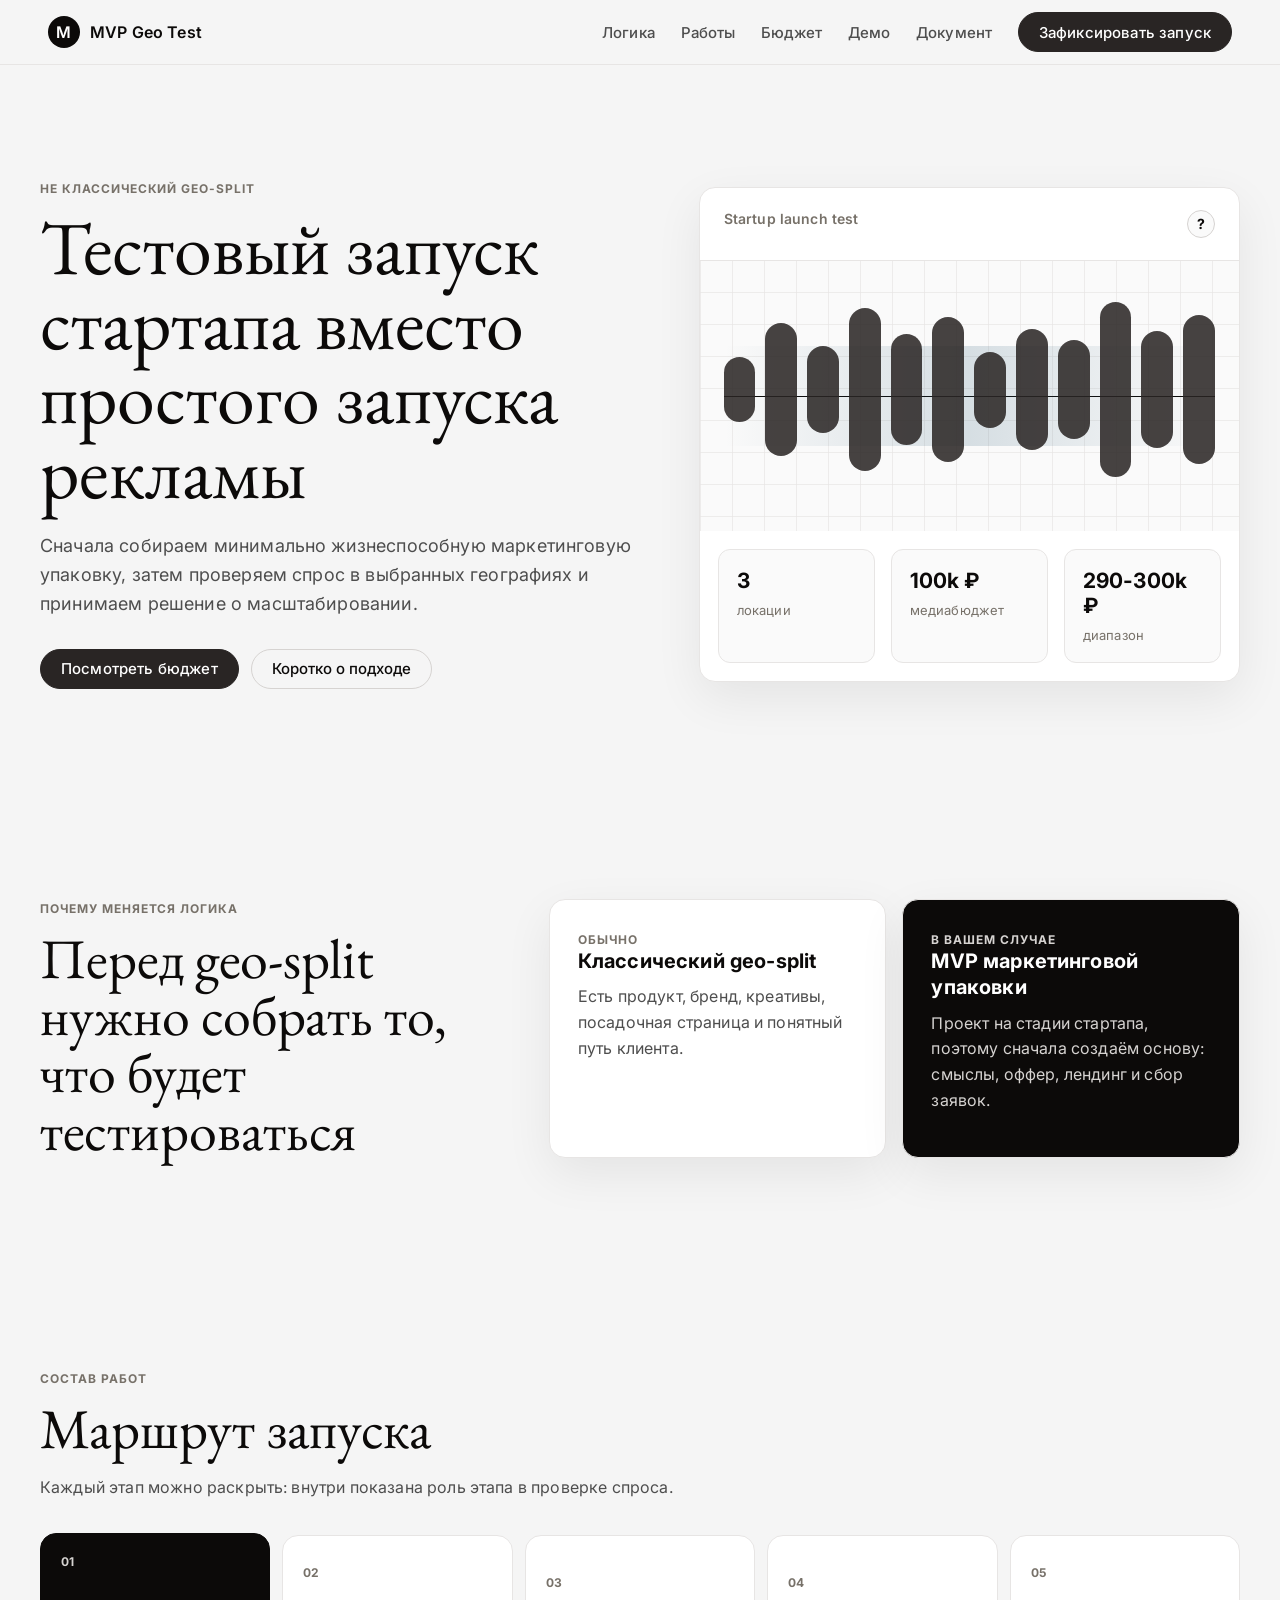
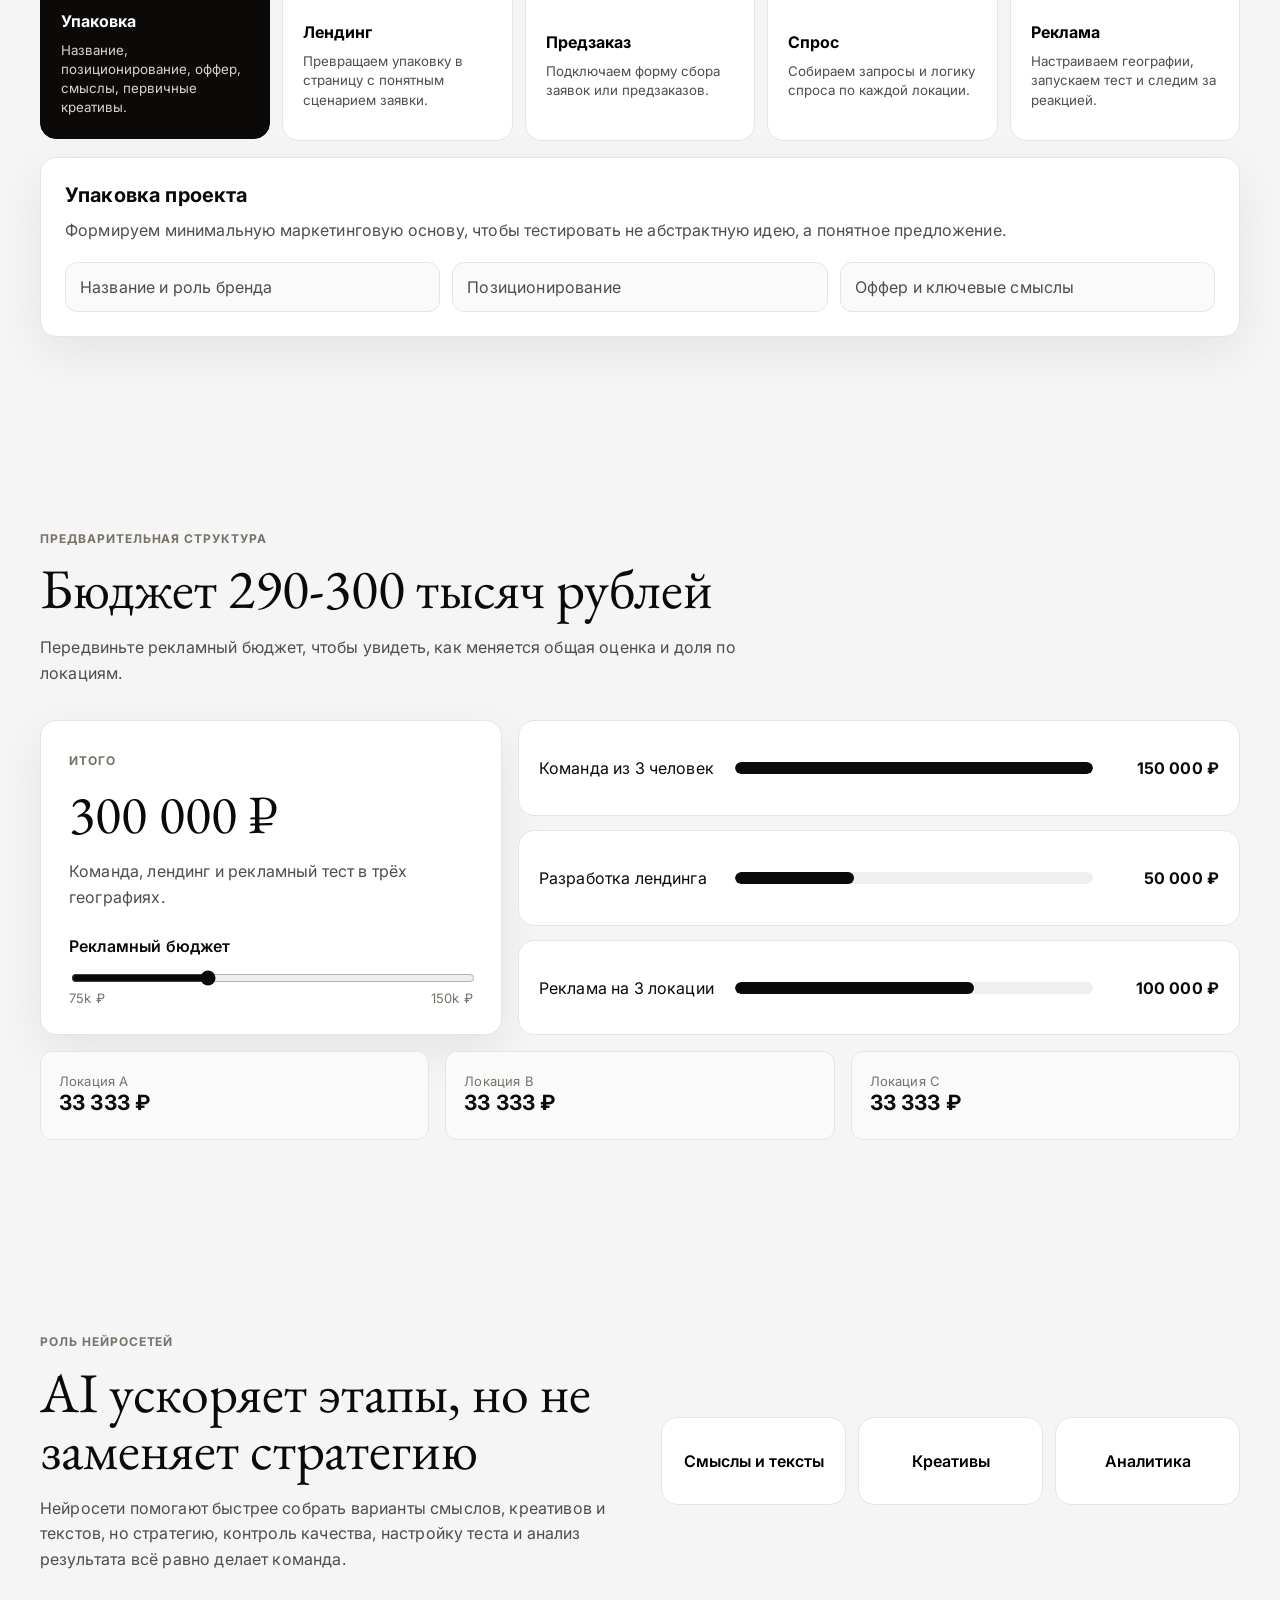
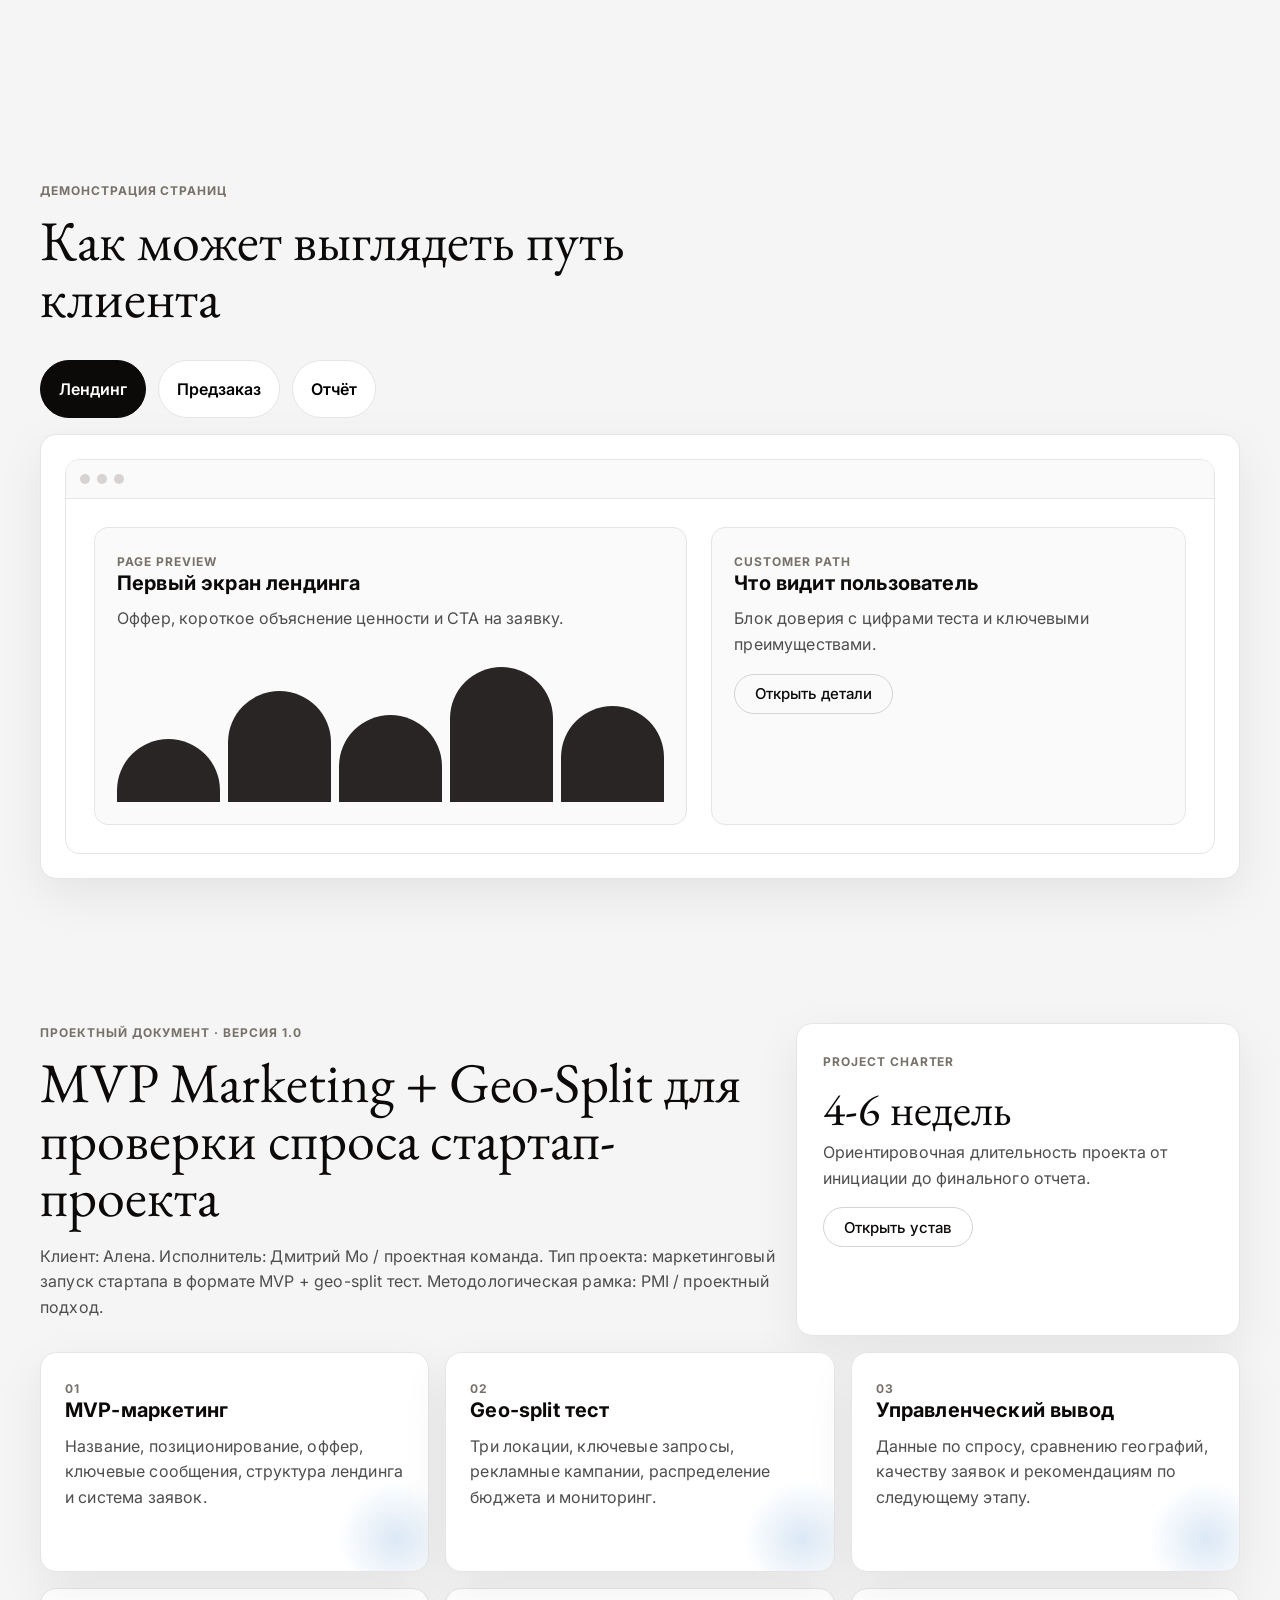
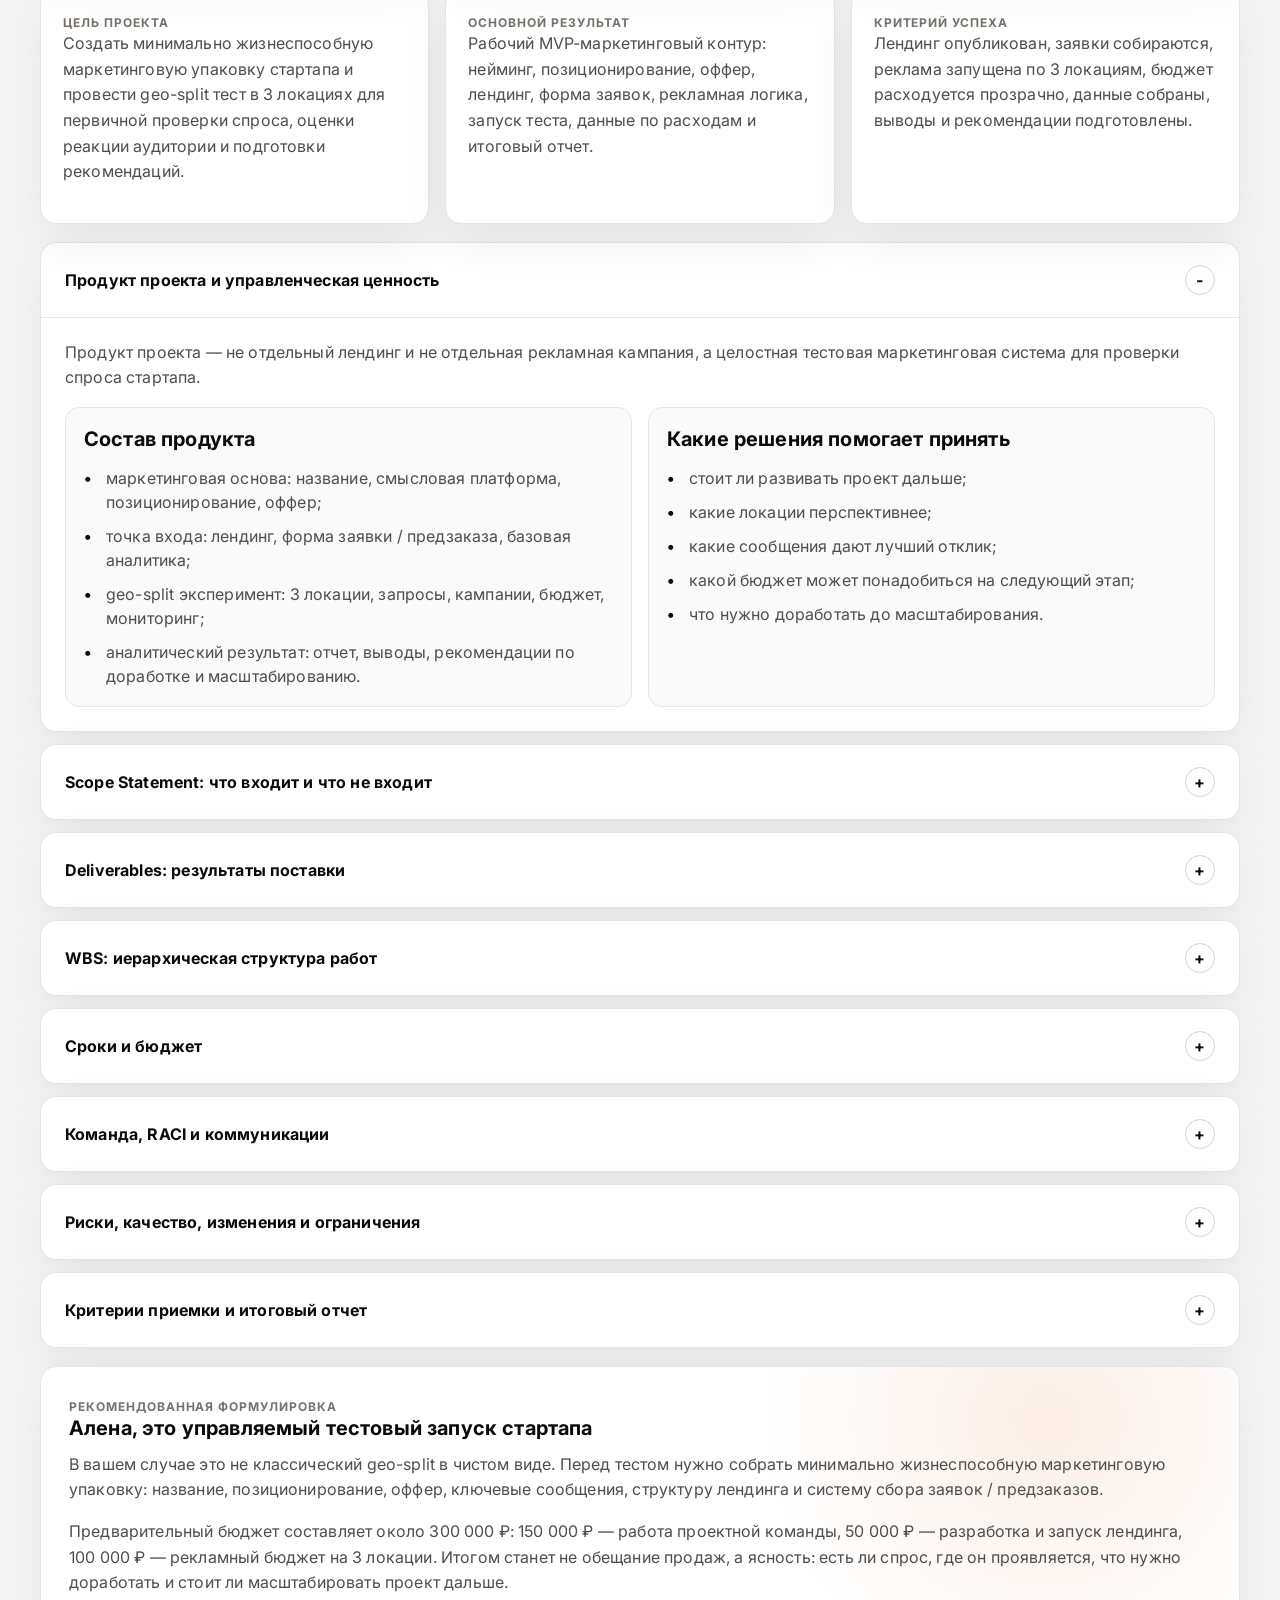
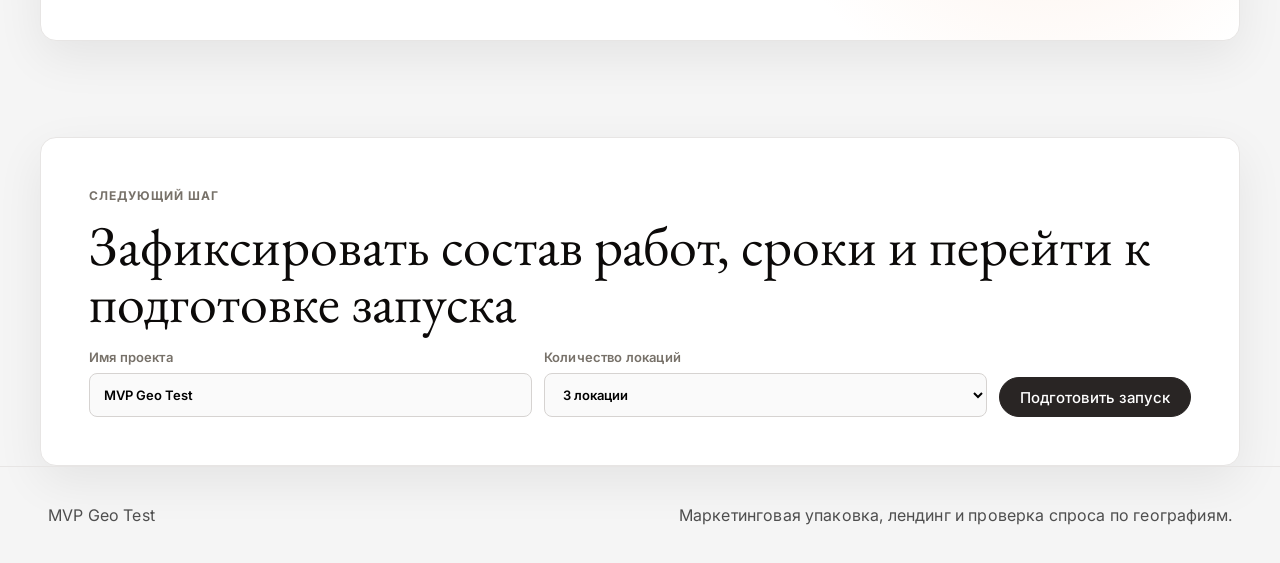
==== index.html @ 6583374f "Add project document section" ====
<!doctype html>
<html lang="ru">
  <head>
    <meta charset="UTF-8" />
    <meta name="viewport" content="width=device-width, initial-scale=1.0" />
    <meta
      name="description"
      content="Минималистичная презентация тестового запуска стартапа: маркетинговая упаковка, лендинг, сбор заявок и geo-тест по локациям."
    />
    <title>MVP Geo Test | Тестовый запуск стартапа</title>
    <link rel="preconnect" href="https://fonts.googleapis.com" />
    <link rel="preconnect" href="https://fonts.gstatic.com" crossorigin />
    <link
      href="https://fonts.googleapis.com/css2?family=EB+Garamond:wght@400;500&family=Inter:wght@400;500;600;700&display=swap"
      rel="stylesheet"
    />
    <link rel="stylesheet" href="styles.css" />
  </head>
  <body>
    <header class="site-header">
      <a class="brand" href="#top" aria-label="MVP Geo Test">
        <span class="brand-mark">M</span>
        <span>MVP Geo Test</span>
      </a>
      <button class="nav-toggle" type="button" aria-expanded="false" aria-controls="site-nav">
        <span></span>
        <span></span>
      </button>
      <nav id="site-nav" class="site-nav" aria-label="Главная навигация">
        <a href="#logic">Логика</a>
        <a href="#scope">Работы</a>
        <a href="#budget">Бюджет</a>
        <a href="#demo">Демо</a>
        <a href="#project-doc">Документ</a>
        <a class="nav-cta" href="#contact">Зафиксировать запуск</a>
      </nav>
    </header>

    <main id="top">
      <section class="hero section-shell">
        <div class="hero-copy">
          <p class="eyebrow">Не классический geo-split</p>
          <h1>Тестовый запуск стартапа вместо простого запуска рекламы</h1>
          <p class="hero-lead">
            Сначала собираем минимально жизнеспособную маркетинговую упаковку,
            затем проверяем спрос в выбранных географиях и принимаем решение о масштабировании.
          </p>
          <div class="hero-actions">
            <a class="button primary" href="#budget">Посмотреть бюджет</a>
            <button class="button outline" type="button" data-modal="summary-modal">Коротко о подходе</button>
          </div>
        </div>
        <aside class="signal-panel" aria-label="Сводка проекта">
          <div class="signal-top">
            <span>Startup launch test</span>
            <button class="icon-button" type="button" data-tooltip="Geo-split будет иметь смысл после базовой упаковки и лендинга.">?</button>
          </div>
          <div class="signal-visual" aria-hidden="true">
            <div class="pulse-line"></div>
            <div class="bars">
              <i style="height: 34%"></i>
              <i style="height: 70%"></i>
              <i style="height: 46%"></i>
              <i style="height: 86%"></i>
              <i style="height: 58%"></i>
              <i style="height: 76%"></i>
              <i style="height: 40%"></i>
              <i style="height: 64%"></i>
              <i style="height: 52%"></i>
              <i style="height: 92%"></i>
              <i style="height: 62%"></i>
              <i style="height: 78%"></i>
            </div>
          </div>
          <div class="metrics-grid">
            <div>
              <strong>3</strong>
              <span>локации</span>
            </div>
            <div>
              <strong>100k ₽</strong>
              <span>медиабюджет</span>
            </div>
            <div>
              <strong>290-300k ₽</strong>
              <span>диапазон</span>
            </div>
          </div>
        </aside>
      </section>

      <section id="logic" class="section-shell split-section">
        <div>
          <p class="eyebrow">Почему меняется логика</p>
          <h2>Перед geo-split нужно собрать то, что будет тестироваться</h2>
        </div>
        <div class="comparison">
          <article>
            <span class="badge">Обычно</span>
            <h3>Классический geo-split</h3>
            <p>Есть продукт, бренд, креативы, посадочная страница и понятный путь клиента.</p>
          </article>
          <article class="featured">
            <span class="badge">В вашем случае</span>
            <h3>MVP маркетинговой упаковки</h3>
            <p>Проект на стадии стартапа, поэтому сначала создаём основу: смыслы, оффер, лендинг и сбор заявок.</p>
          </article>
        </div>
      </section>

      <section id="scope" class="section-shell">
        <div class="section-heading">
          <p class="eyebrow">Состав работ</p>
          <h2>Маршрут запуска</h2>
          <p>Каждый этап можно раскрыть: внутри показана роль этапа в проверке спроса.</p>
        </div>
        <div class="timeline" data-active-step="0">
          <button class="step is-active" type="button" data-step="0">
            <span>01</span>
            <strong>Упаковка</strong>
            <small>Название, позиционирование, оффер, смыслы, первичные креативы.</small>
          </button>
          <button class="step" type="button" data-step="1">
            <span>02</span>
            <strong>Лендинг</strong>
            <small>Превращаем упаковку в страницу с понятным сценарием заявки.</small>
          </button>
          <button class="step" type="button" data-step="2">
            <span>03</span>
            <strong>Предзаказ</strong>
            <small>Подключаем форму сбора заявок или предзаказов.</small>
          </button>
          <button class="step" type="button" data-step="3">
            <span>04</span>
            <strong>Спрос</strong>
            <small>Собираем запросы и логику спроса по каждой локации.</small>
          </button>
          <button class="step" type="button" data-step="4">
            <span>05</span>
            <strong>Реклама</strong>
            <small>Настраиваем географии, запускаем тест и следим за реакцией.</small>
          </button>
        </div>
        <div class="stage-detail" id="stage-detail" aria-live="polite"></div>
      </section>

      <section id="budget" class="section-shell budget-section">
        <div class="section-heading">
          <p class="eyebrow">Предварительная структура</p>
          <h2>Бюджет 290-300 тысяч рублей</h2>
          <p>Передвиньте рекламный бюджет, чтобы увидеть, как меняется общая оценка и доля по локациям.</p>
        </div>
        <div class="budget-layout">
          <div class="budget-card total-card">
            <span class="label">Итого</span>
            <strong id="total-budget">300 000 ₽</strong>
            <p>Команда, лендинг и рекламный тест в трёх географиях.</p>
            <label for="ad-slider">Рекламный бюджет</label>
            <input id="ad-slider" type="range" min="75000" max="150000" step="5000" value="100000" />
            <div class="slider-row">
              <span>75k ₽</span>
              <span>150k ₽</span>
            </div>
          </div>
          <div class="budget-bars" aria-label="Диаграмма бюджета">
            <div class="budget-row" data-base="150000">
              <span>Команда из 3 человек</span>
              <div><i id="team-bar"></i></div>
              <b>150 000 ₽</b>
            </div>
            <div class="budget-row" data-base="50000">
              <span>Разработка лендинга</span>
              <div><i id="landing-bar"></i></div>
              <b>50 000 ₽</b>
            </div>
            <div class="budget-row">
              <span>Реклама на 3 локации</span>
              <div><i id="ad-bar"></i></div>
              <b id="ad-budget">100 000 ₽</b>
            </div>
          </div>
        </div>
        <div class="location-cards">
          <article>
            <span>Локация A</span>
            <strong id="loc-a">33 333 ₽</strong>
          </article>
          <article>
            <span>Локация B</span>
            <strong id="loc-b">33 333 ₽</strong>
          </article>
          <article>
            <span>Локация C</span>
            <strong id="loc-c">33 333 ₽</strong>
          </article>
        </div>
      </section>

      <section class="section-shell ai-section">
        <div>
          <p class="eyebrow">Роль нейросетей</p>
          <h2>AI ускоряет этапы, но не заменяет стратегию</h2>
          <p>
            Нейросети помогают быстрее собрать варианты смыслов, креативов и текстов,
            но стратегию, контроль качества, настройку теста и анализ результата всё равно делает команда.
          </p>
        </div>
        <div class="ai-grid">
          <button type="button" data-modal="ai-copy">Смыслы и тексты</button>
          <button type="button" data-modal="ai-creative">Креативы</button>
          <button type="button" data-modal="ai-analysis">Аналитика</button>
        </div>
      </section>

      <section id="demo" class="section-shell demo-section">
        <div class="section-heading">
          <p class="eyebrow">Демонстрация страниц</p>
          <h2>Как может выглядеть путь клиента</h2>
        </div>
        <div class="tabs" role="tablist" aria-label="Демо страниц">
          <button class="tab is-active" type="button" role="tab" aria-selected="true" data-page="landing">Лендинг</button>
          <button class="tab" type="button" role="tab" aria-selected="false" data-page="preorder">Предзаказ</button>
          <button class="tab" type="button" role="tab" aria-selected="false" data-page="report">Отчёт</button>
        </div>
        <div class="page-preview" id="page-preview"></div>
      </section>

      <section id="project-doc" class="section-shell project-doc">
        <div class="doc-hero">
          <div>
            <p class="eyebrow">Проектный документ · версия 1.0</p>
            <h2>MVP Marketing + Geo-Split для проверки спроса стартап-проекта</h2>
            <p>
              Клиент: Алена. Исполнитель: Дмитрий Мо / проектная команда.
              Тип проекта: маркетинговый запуск стартапа в формате MVP + geo-split тест.
              Методологическая рамка: PMI / проектный подход.
            </p>
          </div>
          <div class="doc-passport">
            <span class="badge">Project Charter</span>
            <strong>4-6 недель</strong>
            <p>Ориентировочная длительность проекта от инициации до финального отчета.</p>
            <button class="button outline" type="button" data-modal="charter-modal">Открыть устав</button>
          </div>
        </div>

        <div class="doc-flow" aria-label="Логика проектного запуска">
          <article>
            <span>01</span>
            <h3>MVP-маркетинг</h3>
            <p>Название, позиционирование, оффер, ключевые сообщения, структура лендинга и система заявок.</p>
          </article>
          <article>
            <span>02</span>
            <h3>Geo-split тест</h3>
            <p>Три локации, ключевые запросы, рекламные кампании, распределение бюджета и мониторинг.</p>
          </article>
          <article>
            <span>03</span>
            <h3>Управленческий вывод</h3>
            <p>Данные по спросу, сравнению географий, качеству заявок и рекомендациям по следующему этапу.</p>
          </article>
        </div>

        <div class="doc-grid">
          <article class="doc-card">
            <span class="badge">Цель проекта</span>
            <p>
              Создать минимально жизнеспособную маркетинговую упаковку стартапа и провести geo-split тест
              в 3 локациях для первичной проверки спроса, оценки реакции аудитории и подготовки рекомендаций.
            </p>
          </article>
          <article class="doc-card">
            <span class="badge">Основной результат</span>
            <p>
              Рабочий MVP-маркетинговый контур: нейминг, позиционирование, оффер, лендинг, форма заявок,
              рекламная логика, запуск теста, данные по расходам и итоговый отчет.
            </p>
          </article>
          <article class="doc-card">
            <span class="badge">Критерий успеха</span>
            <p>
              Лендинг опубликован, заявки собираются, реклама запущена по 3 локациям, бюджет расходуется
              прозрачно, данные собраны, выводы и рекомендации подготовлены.
            </p>
          </article>
        </div>

        <details class="doc-section" open>
          <summary>Продукт проекта и управленческая ценность</summary>
          <div class="doc-section-body">
            <p>
              Продукт проекта — не отдельный лендинг и не отдельная рекламная кампания, а целостная тестовая
              маркетинговая система для проверки спроса стартапа.
            </p>
            <div class="doc-columns">
              <div>
                <h3>Состав продукта</h3>
                <ul class="check-list">
                  <li>маркетинговая основа: название, смысловая платформа, позиционирование, оффер;</li>
                  <li>точка входа: лендинг, форма заявки / предзаказа, базовая аналитика;</li>
                  <li>geo-split эксперимент: 3 локации, запросы, кампании, бюджет, мониторинг;</li>
                  <li>аналитический результат: отчет, выводы, рекомендации по доработке и масштабированию.</li>
                </ul>
              </div>
              <div>
                <h3>Какие решения помогает принять</h3>
                <ul class="check-list">
                  <li>стоит ли развивать проект дальше;</li>
                  <li>какие локации перспективнее;</li>
                  <li>какие сообщения дают лучший отклик;</li>
                  <li>какой бюджет может понадобиться на следующий этап;</li>
                  <li>что нужно доработать до масштабирования.</li>
                </ul>
              </div>
            </div>
          </div>
        </details>

        <details class="doc-section">
          <summary>Scope Statement: что входит и что не входит</summary>
          <div class="doc-section-body">
            <div class="scope-matrix">
              <div>
                <h3>Входит в объем</h3>
                <ul class="check-list">
                  <li>анализ исходной идеи, аудитории и рыночной гипотезы;</li>
                  <li>рабочее название, позиционирование, оффер и ключевые сообщения;</li>
                  <li>структура и тексты лендинга, логика заявки / предзаказа;</li>
                  <li>сборка лендинга и техническая проверка;</li>
                  <li>выбор 3 локаций, запросы, структура кампаний и запуск рекламы;</li>
                  <li>мониторинг бюджета, заявок, качества спроса и финальный отчет.</li>
                </ul>
              </div>
              <div>
                <h3>Не входит без отдельного согласования</h3>
                <ul class="check-list muted-list">
                  <li>полноценный брендбук и регистрация товарного знака;</li>
                  <li>глубокие социологические исследования и годовая продуктовая стратегия;</li>
                  <li>сложные видеокреативы, фотосъемка, интернет-магазин;</li>
                  <li>CRM-интеграции высокого уровня и работа отдела продаж;</li>
                  <li>масштабирование рекламных кампаний после теста;</li>
                  <li>длительное сопровождение после завершения тестового периода.</li>
                </ul>
              </div>
            </div>
          </div>
        </details>

        <details class="doc-section">
          <summary>Deliverables: результаты поставки</summary>
          <div class="doc-section-body table-wrap">
            <table>
              <thead>
                <tr>
                  <th>№</th>
                  <th>Результат</th>
                  <th>Описание</th>
                  <th>Формат</th>
                </tr>
              </thead>
              <tbody>
                <tr><td>1</td><td>Базовая стратегия MVP</td><td>Смысловая рамка, аудитория, оффер, позиционирование</td><td>Документ / презентация</td></tr>
                <tr><td>2</td><td>Рабочее название</td><td>Вариант нейминга для тестового запуска</td><td>Список / выбранный вариант</td></tr>
                <tr><td>3</td><td>Маркетинговый кит</td><td>Ключевые смыслы, сообщения, структура оффера</td><td>Документ</td></tr>
                <tr><td>4</td><td>Структура лендинга</td><td>Блоки страницы и логика подачи</td><td>Документ / прототип</td></tr>
                <tr><td>5</td><td>Тексты лендинга</td><td>Заголовки, описания, CTA, формы</td><td>Текстовый документ</td></tr>
                <tr><td>6</td><td>Лендинг</td><td>Рабочая посадочная страница</td><td>Web-страница</td></tr>
                <tr><td>7</td><td>Система предзаказа / заявки</td><td>Форма фиксации интереса</td><td>Форма / таблица / CRM-lite</td></tr>
                <tr><td>8</td><td>Семантика по локациям</td><td>Ключевые запросы по 3 географиям</td><td>Таблица</td></tr>
                <tr><td>9</td><td>Рекламные кампании</td><td>Настроенные кампании по выбранным локациям</td><td>Рекламный кабинет</td></tr>
                <tr><td>10</td><td>Мониторинг бюджета</td><td>Контроль расходов и заявок</td><td>Таблица / отчет</td></tr>
                <tr><td>11</td><td>Финальный отчет</td><td>Выводы по спросу и рекомендации</td><td>Документ / презентация</td></tr>
              </tbody>
            </table>
          </div>
        </details>

        <details class="doc-section">
          <summary>WBS: иерархическая структура работ</summary>
          <div class="doc-section-body wbs-grid">
            <article><span>1</span><h3>Инициация</h3><p>Вводная встреча, сбор материалов, бизнес-гипотеза, цели, критерии успеха, состав работ.</p></article>
            <article><span>2</span><h3>Стратегия MVP</h3><p>Анализ идеи, аудитория, продуктовая гипотеза, название, позиционирование, оффер, сообщения.</p></article>
            <article><span>3</span><h3>Маркетинговая упаковка</h3><p>Структура лендинга, тексты, рекламные сообщения, клиентский путь, визуальные рекомендации.</p></article>
            <article><span>4</span><h3>Лендинг</h3><p>Сборка страницы, форма заявки / предзаказа, проверка отображения и готовность к трафику.</p></article>
            <article><span>5</span><h3>Geo-split</h3><p>3 локации, ключевые запросы, рекламная структура, распределение бюджета и подготовка запуска.</p></article>
            <article><span>6</span><h3>Реклама</h3><p>Настройка кампаний, запуск, контроль расхода, мониторинг заявок, промежуточные наблюдения.</p></article>
            <article><span>7</span><h3>Завершение</h3><p>Данные, анализ по локациям, стоимость заявки, выводы, рекомендации, финальная встреча.</p></article>
          </div>
        </details>

        <details class="doc-section">
          <summary>Сроки и бюджет</summary>
          <div class="doc-section-body">
            <div class="table-wrap">
              <table>
                <thead><tr><th>Этап</th><th>Длительность</th><th>Результат</th></tr></thead>
                <tbody>
                  <tr><td>Инициация и сбор вводных</td><td>2-3 рабочих дня</td><td>Цели, вводные, гипотезы</td></tr>
                  <tr><td>Стратегическая сборка MVP</td><td>5-7 рабочих дней</td><td>Название, позиционирование, оффер</td></tr>
                  <tr><td>Маркетинговая упаковка</td><td>5-7 рабочих дней</td><td>Структура, тексты, рекламные сообщения</td></tr>
                  <tr><td>Разработка лендинга</td><td>5-7 рабочих дней</td><td>Запущенная посадочная страница</td></tr>
                  <tr><td>Подготовка geo-split</td><td>3-5 рабочих дней</td><td>Локации, запросы, структура кампаний</td></tr>
                  <tr><td>Рекламный тест</td><td>10-14 календарных дней</td><td>Данные по отклику аудитории</td></tr>
                  <tr><td>Аналитика и отчет</td><td>3-5 рабочих дней</td><td>Итоговый отчет и рекомендации</td></tr>
                </tbody>
              </table>
            </div>
            <div class="doc-budget-cards">
              <article><span>Команда</span><strong>150 000 ₽</strong><p>Стратегия, упаковка, управление, запуск, аналитика.</p></article>
              <article><span>Лендинг</span><strong>50 000 ₽</strong><p>Сборка страницы и формы заявки / предзаказа.</p></article>
              <article><span>Реклама</span><strong>100 000 ₽</strong><p>3 локации примерно по 33 000 ₽.</p></article>
            </div>
            <p class="doc-note">Рекомендуемая оплата: 50% на старте, 30% после готовности упаковки и лендинга, 20% перед рекламным тестом или финальной аналитикой.</p>
          </div>
        </details>

        <details class="doc-section">
          <summary>Команда, RACI и коммуникации</summary>
          <div class="doc-section-body">
            <div class="role-grid">
              <article><h3>Стратег / руководитель</h3><p>Логика проекта, позиционирование, оффер, контроль качества, коммуникация.</p></article>
              <article><h3>Маркетолог / аналитик</h3><p>Запросы, geo-split логика, рекламная структура, аналитика.</p></article>
              <article><h3>Технический специалист</h3><p>Лендинг, форма заявки, техническая проверка.</p></article>
              <article><h3>Клиент</h3><p>Вводные, согласование решений, принятие ключевых решений.</p></article>
            </div>
            <div class="table-wrap">
              <table>
                <thead><tr><th>Работа</th><th>Стратег</th><th>Маркетолог</th><th>Тех. специалист</th><th>Клиент</th></tr></thead>
                <tbody>
                  <tr><td>Сбор вводных</td><td>A/R</td><td>C</td><td>I</td><td>R</td></tr>
                  <tr><td>Название, позиционирование, оффер</td><td>A/R</td><td>C</td><td>I</td><td>A/C</td></tr>
                  <tr><td>Структура и тексты лендинга</td><td>A/R</td><td>C</td><td>C/I</td><td>A/C</td></tr>
                  <tr><td>Сборка лендинга</td><td>C</td><td>I</td><td>A/R</td><td>C</td></tr>
                  <tr><td>Запросы и реклама</td><td>C</td><td>A/R</td><td>I</td><td>I</td></tr>
                  <tr><td>Мониторинг и отчет</td><td>A/R</td><td>R</td><td>I</td><td>C/I</td></tr>
                </tbody>
              </table>
            </div>
            <p class="doc-note">Правило согласований: обратная связь по названию, офферу, структуре лендинга, сообщениям и локациям желательна в течение 1-2 рабочих дней.</p>
          </div>
        </details>

        <details class="doc-section">
          <summary>Риски, качество, изменения и ограничения</summary>
          <div class="doc-section-body">
            <div class="risk-board">
              <article><span>Высокое влияние</span><h3>Недостаточно вводных</h3><p>Проводим интервью и фиксируем гипотезы до старта упаковки.</p></article>
              <article><span>Средняя вероятность</span><h3>Долгие согласования</h3><p>Ограничиваем итерации и заранее определяем дедлайны.</p></article>
              <article><span>Валидный исход</span><h3>Слабая реакция рынка</h3><p>Рассматриваем как результат теста и анализируем причины.</p></article>
              <article><span>Методология</span><h3>Не строгий geo-lift</h3><p>Позиционируем проект как MVP geo-split / первичную рыночную проверку спроса.</p></article>
            </div>
            <div class="doc-columns">
              <div>
                <h3>Качество</h3>
                <ul class="check-list">
                  <li>упаковка понятна, конкретна и пригодна для рекламного запуска;</li>
                  <li>лендинг корректно открывается на мобильных устройствах;</li>
                  <li>форма заявки работает и позволяет фиксировать входящий спрос;</li>
                  <li>рекламный тест разделен по локациям и фиксирует расходы.</li>
                </ul>
              </div>
              <div>
                <h3>Change Control</h3>
                <ul class="check-list">
                  <li>новые локации, лендинги, креативы, CRM и продление теста считаются изменениями;</li>
                  <li>каждое изменение оценивается по влиянию на сроки, бюджет и объем;</li>
                  <li>изменение вносится в план только после согласования с клиентом.</li>
                </ul>
              </div>
            </div>
          </div>
        </details>

        <details class="doc-section">
          <summary>Критерии приемки и итоговый отчет</summary>
          <div class="doc-section-body">
            <div class="acceptance-grid">
              <span>MVP-упаковка: название, позиционирование, оффер, сообщения</span>
              <span>Лендинг опубликован и принимает заявки / предзаказы</span>
              <span>Определены 3 локации и рекламная логика</span>
              <span>Кампании активированы и расходуют бюджет по плану</span>
              <span>Есть данные по расходам, заявкам и локациям</span>
              <span>Клиент получил выводы и рекомендации</span>
            </div>
            <p>
              Финальный отчет включает гипотезу, созданную MVP-упаковку, структуру лендинга и оффера,
              выбранные локации, бюджет, данные по заявкам / предзаказам, сравнение географий,
              выводы по спросу, слабые места и рекомендации по следующему этапу.
            </p>
          </div>
        </details>

        <div class="client-wording">
          <span class="badge">Рекомендованная формулировка</span>
          <h3>Алена, это управляемый тестовый запуск стартапа</h3>
          <p>
            В вашем случае это не классический geo-split в чистом виде. Перед тестом нужно собрать
            минимально жизнеспособную маркетинговую упаковку: название, позиционирование, оффер,
            ключевые сообщения, структуру лендинга и систему сбора заявок / предзаказов.
          </p>
          <p>
            Предварительный бюджет составляет около 300 000 ₽: 150 000 ₽ — работа проектной команды,
            50 000 ₽ — разработка и запуск лендинга, 100 000 ₽ — рекламный бюджет на 3 локации.
            Итогом станет не обещание продаж, а ясность: есть ли спрос, где он проявляется,
            что нужно доработать и стоит ли масштабировать проект дальше.
          </p>
        </div>
      </section>

      <section id="contact" class="section-shell cta-section">
        <p class="eyebrow">Следующий шаг</p>
        <h2>Зафиксировать состав работ, сроки и перейти к подготовке запуска</h2>
        <form class="launch-form">
          <label>
            Имя проекта
            <input type="text" value="MVP Geo Test" />
          </label>
          <label>
            Количество локаций
            <select>
              <option>3 локации</option>
              <option>2 локации</option>
              <option>4 локации</option>
            </select>
          </label>
          <button class="button primary" type="button" data-modal="launch-modal">Подготовить запуск</button>
        </form>
      </section>
    </main>

    <footer class="footer">
      <span>MVP Geo Test</span>
      <span>Маркетинговая упаковка, лендинг и проверка спроса по географиям.</span>
    </footer>

    <div class="tooltip" id="tooltip" role="tooltip"></div>

    <dialog id="summary-modal">
      <button class="modal-close" type="button" data-close>×</button>
      <h3>Коротко</h3>
      <p>Это не задача “запустить рекламу”. Это небольшой тестовый запуск стартапа: сначала собираем основу, затем проверяем спрос и считаем реакцию аудитории.</p>
    </dialog>
    <dialog id="ai-copy">
      <button class="modal-close" type="button" data-close>×</button>
      <h3>Смыслы и тексты</h3>
      <p>AI ускоряет черновики названия, оффера и гипотез, но финальная упаковка должна пройти редактуру и стратегическую проверку.</p>
    </dialog>
    <dialog id="ai-creative">
      <button class="modal-close" type="button" data-close>×</button>
      <h3>Креативы</h3>
      <p>Можно быстро собрать первичные визуальные направления, но важно вручную отфильтровать обещания, тональность и соответствие продукту.</p>
    </dialog>
    <dialog id="ai-analysis">
      <button class="modal-close" type="button" data-close>×</button>
      <h3>Аналитика</h3>
      <p>После запуска команда смотрит не только на цену заявки, но и на качество реакции, запросы, возражения и различия между локациями.</p>
    </dialog>
    <dialog id="launch-modal">
      <button class="modal-close" type="button" data-close>×</button>
      <h3>Готово к следующему шагу</h3>
      <p>Следующий рабочий документ: состав работ, сроки, ответственность команды и параметры рекламного теста.</p>
    </dialog>
    <dialog id="charter-modal">
      <button class="modal-close" type="button" data-close>×</button>
      <h3>Устав проекта</h3>
      <p>
        Бизнес-основание: проект Алены находится на ранней стадии, поэтому перед рекламным geo-тестом
        необходимо создать понятное предложение, лендинг, форму заявки и первичные рекламные сообщения.
      </p>
      <p>
        Главная цель — снизить неопределенность перед более крупными инвестициями в бренд, продукт,
        рекламу и инфраструктуру.
      </p>
    </dialog>

    <script src="script.js"></script>
  </body>
</html>
---- styles.css ----
:root {
  --ink: #0c0a09;
  --primary: #292524;
  --body: #4e4e4e;
  --muted: #777169;
  --hairline: #e7e5e4;
  --hairline-strong: #d6d3d1;
  --canvas: #f5f5f5;
  --canvas-soft: #fafafa;
  --surface: #ffffff;
  --surface-strong: #f0efed;
  --dark: #0c0a09;
  --success: #16a34a;
  --rose: #8f3939;
  --sky: #315f79;
  --mint: #427764;
  --shadow: 0 16px 48px rgba(12, 10, 9, 0.07);
}

* {
  box-sizing: border-box;
}

html {
  scroll-behavior: smooth;
}

section[id] {
  scroll-margin-top: 84px;
}

body {
  margin: 0;
  background: var(--canvas);
  color: var(--ink);
  font-family: "Inter", sans-serif;
  letter-spacing: 0.16px;
}

button,
input,
select {
  font: inherit;
}

button {
  cursor: pointer;
}

a {
  color: inherit;
  text-decoration: none;
}

.site-header {
  position: sticky;
  top: 0;
  z-index: 20;
  display: flex;
  align-items: center;
  justify-content: space-between;
  min-height: 64px;
  padding: 12px clamp(18px, 4vw, 48px);
  background: rgba(245, 245, 245, 0.92);
  border-bottom: 1px solid var(--hairline);
  backdrop-filter: blur(18px);
}

.brand,
.site-nav {
  display: flex;
  align-items: center;
}

.brand {
  gap: 10px;
  font-weight: 600;
}

.brand-mark {
  display: grid;
  width: 32px;
  height: 32px;
  place-items: center;
  color: #fff;
  background: var(--ink);
  border-radius: 999px;
}

.site-nav {
  gap: clamp(14px, 2vw, 28px);
  color: var(--body);
  font-size: 15px;
  font-weight: 500;
}

.site-nav a:hover {
  color: var(--ink);
}

.nav-cta,
.button {
  display: inline-flex;
  align-items: center;
  justify-content: center;
  min-height: 40px;
  padding: 10px 20px;
  border-radius: 999px;
  font-size: 15px;
  font-weight: 500;
  line-height: 1;
  transition: transform 160ms ease, background 160ms ease, border-color 160ms ease;
}

.nav-cta,
.button.primary {
  color: #fff;
  background: var(--primary);
  border: 1px solid var(--primary);
}

.button.outline {
  color: var(--ink);
  background: transparent;
  border: 1px solid var(--hairline-strong);
}

.nav-cta:hover,
.button:hover {
  transform: translateY(-1px);
}

.nav-toggle {
  display: none;
  width: 42px;
  height: 42px;
  padding: 0;
  background: var(--surface);
  border: 1px solid var(--hairline);
  border-radius: 999px;
}

.nav-toggle span {
  display: block;
  width: 18px;
  height: 2px;
  margin: 5px auto;
  background: var(--ink);
}

.section-shell {
  width: min(1200px, calc(100% - 36px));
  margin: 0 auto;
  padding: 96px 0;
}

.hero {
  display: grid;
  grid-template-columns: minmax(0, 1.06fr) minmax(360px, 0.94fr);
  gap: 48px;
  align-items: center;
  min-height: clamp(680px, 82vh, 820px);
}

.eyebrow,
.badge,
.label {
  color: var(--muted);
  font-size: 12px;
  font-weight: 700;
  letter-spacing: 0.96px;
  text-transform: uppercase;
}

h1,
h2,
h3,
p {
  margin-top: 0;
}

h1,
h2 {
  font-family: "EB Garamond", "Times New Roman", serif;
  font-weight: 400;
  letter-spacing: 0;
}

h1 {
  max-width: 820px;
  margin-bottom: 24px;
  font-size: clamp(42px, 7vw, 76px);
  line-height: 0.98;
}

h2 {
  margin-bottom: 18px;
  font-size: clamp(34px, 4.8vw, 56px);
  line-height: 1.02;
}

h3 {
  margin-bottom: 10px;
  font-size: 20px;
  line-height: 1.32;
}

p {
  color: var(--body);
  line-height: 1.6;
}

.hero-lead {
  max-width: 660px;
  margin-bottom: 30px;
  font-size: 18px;
}

.hero-actions,
.tabs,
.ai-grid,
.launch-form {
  display: flex;
  flex-wrap: wrap;
  gap: 12px;
}

.signal-panel,
.budget-card,
.comparison article,
.stage-detail,
.page-preview,
.cta-section,
dialog {
  background: var(--surface);
  border: 1px solid var(--hairline);
  border-radius: 16px;
  box-shadow: var(--shadow);
}

.signal-panel {
  overflow: hidden;
}

.signal-top {
  display: flex;
  justify-content: space-between;
  padding: 22px 24px;
  border-bottom: 1px solid var(--hairline);
  color: var(--muted);
  font-size: 14px;
  font-weight: 600;
}

.icon-button {
  width: 28px;
  height: 28px;
  border: 1px solid var(--hairline-strong);
  border-radius: 50%;
  background: var(--canvas-soft);
  color: var(--ink);
  font-weight: 700;
}

.signal-visual {
  position: relative;
  min-height: 270px;
  padding: 34px 24px;
  background:
    linear-gradient(90deg, rgba(231, 229, 228, 0.7) 1px, transparent 1px),
    linear-gradient(0deg, rgba(231, 229, 228, 0.7) 1px, transparent 1px),
    var(--canvas-soft);
  background-size: 32px 32px;
}

.pulse-line {
  position: absolute;
  right: 24px;
  left: 24px;
  top: 50%;
  height: 1px;
  background: var(--ink);
}

.pulse-line::before {
  position: absolute;
  inset: -50px 0 auto 0;
  height: 100px;
  content: "";
  background: linear-gradient(90deg, transparent, rgba(49, 95, 121, 0.18), transparent);
  animation: sweep 2.8s infinite ease-in-out;
}

@keyframes sweep {
  0% { transform: translateX(-60%); }
  100% { transform: translateX(60%); }
}

.bars {
  position: relative;
  z-index: 1;
  display: flex;
  align-items: center;
  justify-content: space-between;
  height: 190px;
  gap: 10px;
}

.bars i {
  display: block;
  width: 100%;
  border-radius: 999px;
  background: var(--primary);
  opacity: 0.86;
  transform-origin: center;
  animation: breathe 1.8s infinite ease-in-out alternate;
}

.bars i:nth-child(2n) {
  animation-delay: 220ms;
}

.bars i:nth-child(3n) {
  animation-delay: 440ms;
}

@keyframes breathe {
  from { transform: scaleY(0.75); }
  to { transform: scaleY(1); }
}

.metrics-grid,
.location-cards,
.comparison,
.budget-layout {
  display: grid;
  gap: 16px;
}

.metrics-grid {
  grid-template-columns: repeat(3, 1fr);
  padding: 18px;
}

.metrics-grid div,
.location-cards article {
  padding: 18px;
  background: var(--canvas-soft);
  border: 1px solid var(--hairline);
  border-radius: 12px;
}

.metrics-grid strong,
.location-cards strong {
  display: block;
  margin-bottom: 6px;
  font-size: 21px;
}

.metrics-grid span,
.location-cards span {
  color: var(--muted);
  font-size: 13px;
}

.split-section {
  display: grid;
  grid-template-columns: 0.8fr 1.2fr;
  gap: 48px;
  align-items: start;
}

.comparison {
  grid-template-columns: repeat(2, 1fr);
}

.comparison article {
  padding: 28px;
}

.comparison .featured {
  color: #fff;
  background: var(--dark);
}

.comparison .featured p,
.comparison .featured .badge {
  color: #d6d3d1;
}

.section-heading {
  max-width: 760px;
  margin-bottom: 34px;
}

.timeline {
  display: grid;
  grid-template-columns: repeat(5, 1fr);
  gap: 12px;
}

.step {
  min-height: 190px;
  padding: 20px;
  text-align: left;
  background: var(--surface);
  border: 1px solid var(--hairline);
  border-radius: 16px;
  transition: border-color 160ms ease, transform 160ms ease, background 160ms ease;
}

.step:hover,
.step.is-active {
  transform: translateY(-2px);
  border-color: var(--ink);
}

.step.is-active {
  background: var(--ink);
  color: #fff;
}

.step span {
  display: block;
  margin-bottom: 42px;
  color: var(--muted);
  font-size: 12px;
  font-weight: 700;
}

.step.is-active span,
.step.is-active small {
  color: #d6d3d1;
}

.step strong,
.step small {
  display: block;
}

.step small {
  margin-top: 10px;
  color: var(--body);
  line-height: 1.45;
}

.stage-detail {
  margin-top: 16px;
  padding: 24px;
}

.stage-detail ul {
  display: grid;
  grid-template-columns: repeat(3, 1fr);
  gap: 12px;
  padding: 0;
  margin: 18px 0 0;
  list-style: none;
}

.stage-detail li {
  padding: 14px;
  color: var(--body);
  background: var(--canvas-soft);
  border: 1px solid var(--hairline);
  border-radius: 12px;
}

.budget-layout {
  grid-template-columns: 0.78fr 1.22fr;
  align-items: stretch;
}

.budget-card {
  padding: 28px;
}

.total-card strong {
  display: block;
  margin: 10px 0;
  font-family: "EB Garamond", serif;
  font-size: 54px;
  font-weight: 400;
}

.total-card label {
  display: block;
  margin: 26px 0 12px;
  font-weight: 600;
}

input[type="range"] {
  width: 100%;
  accent-color: var(--ink);
}

.slider-row {
  display: flex;
  justify-content: space-between;
  color: var(--muted);
  font-size: 13px;
}

.budget-bars {
  display: grid;
  gap: 14px;
}

.budget-row {
  display: grid;
  grid-template-columns: 180px 1fr 110px;
  gap: 16px;
  align-items: center;
  padding: 20px;
  background: var(--surface);
  border: 1px solid var(--hairline);
  border-radius: 16px;
}

.budget-row div {
  height: 12px;
  overflow: hidden;
  background: var(--surface-strong);
  border-radius: 999px;
}

.budget-row i {
  display: block;
  width: 20%;
  height: 100%;
  background: var(--ink);
  border-radius: inherit;
  transition: width 180ms ease;
}

.budget-row b {
  text-align: right;
}

.location-cards {
  grid-template-columns: repeat(3, 1fr);
  margin-top: 16px;
}

.ai-section {
  display: grid;
  grid-template-columns: 1fr 1fr;
  gap: 42px;
  align-items: center;
}

.ai-grid {
  display: grid;
  grid-template-columns: repeat(3, 1fr);
}

.ai-grid button,
.tab {
  min-height: 88px;
  padding: 18px;
  background: var(--surface);
  border: 1px solid var(--hairline);
  border-radius: 16px;
  font-weight: 600;
}

.ai-grid button:hover,
.tab:hover,
.tab.is-active {
  border-color: var(--ink);
}

.tab {
  min-height: 44px;
  border-radius: 999px;
}

.tab.is-active {
  color: #fff;
  background: var(--ink);
}

.page-preview {
  min-height: 420px;
  margin-top: 16px;
  padding: 24px;
}

.preview-frame {
  overflow: hidden;
  border: 1px solid var(--hairline);
  border-radius: 14px;
}

.preview-top {
  display: flex;
  gap: 7px;
  padding: 14px;
  border-bottom: 1px solid var(--hairline);
  background: var(--canvas-soft);
}

.preview-dot {
  width: 10px;
  height: 10px;
  border-radius: 50%;
  background: var(--hairline-strong);
}

.preview-body {
  display: grid;
  grid-template-columns: 1fr 0.8fr;
  gap: 24px;
  padding: 28px;
}

.preview-block {
  min-height: 160px;
  padding: 22px;
  background: var(--canvas-soft);
  border: 1px solid var(--hairline);
  border-radius: 14px;
}

.mini-chart {
  display: flex;
  align-items: end;
  gap: 8px;
  height: 150px;
  margin-top: 20px;
}

.mini-chart i {
  width: 100%;
  background: var(--primary);
  border-radius: 999px 999px 0 0;
}

.project-doc {
  padding-top: 48px;
}

.doc-hero,
.doc-flow,
.doc-grid,
.doc-columns,
.scope-matrix,
.wbs-grid,
.doc-budget-cards,
.role-grid,
.risk-board,
.acceptance-grid {
  display: grid;
  gap: 16px;
}

.doc-hero {
  grid-template-columns: 1.25fr 0.75fr;
  align-items: stretch;
  margin-bottom: 16px;
}

.doc-passport,
.doc-card,
.doc-flow article,
.doc-section,
.client-wording,
.wbs-grid article,
.doc-budget-cards article,
.role-grid article,
.risk-board article {
  background: var(--surface);
  border: 1px solid var(--hairline);
  border-radius: 16px;
  box-shadow: var(--shadow);
}

.doc-passport {
  padding: 26px;
}

.doc-passport strong {
  display: block;
  margin: 16px 0 8px;
  font-family: "EB Garamond", serif;
  font-size: 46px;
  font-weight: 400;
  line-height: 1;
}

.doc-flow {
  grid-template-columns: repeat(3, 1fr);
  margin-bottom: 16px;
}

.doc-flow article {
  position: relative;
  min-height: 220px;
  padding: 24px;
  overflow: hidden;
}

.doc-flow article::after {
  position: absolute;
  right: -28px;
  bottom: -28px;
  width: 120px;
  height: 120px;
  content: "";
  background: radial-gradient(circle, rgba(168, 200, 232, 0.42), transparent 68%);
}

.doc-flow span,
.wbs-grid span,
.risk-board span {
  color: var(--muted);
  font-size: 12px;
  font-weight: 700;
  letter-spacing: 0.96px;
  text-transform: uppercase;
}

.doc-grid {
  grid-template-columns: repeat(3, 1fr);
  margin-bottom: 18px;
}

.doc-card {
  padding: 22px;
}

.doc-section {
  margin-top: 12px;
  overflow: hidden;
}

.doc-section summary {
  display: flex;
  align-items: center;
  justify-content: space-between;
  gap: 18px;
  padding: 22px 24px;
  font-weight: 700;
  list-style: none;
  cursor: pointer;
}

.doc-section summary::-webkit-details-marker {
  display: none;
}

.doc-section summary::after {
  display: grid;
  width: 28px;
  height: 28px;
  flex: 0 0 auto;
  place-items: center;
  content: "+";
  border: 1px solid var(--hairline-strong);
  border-radius: 50%;
  color: var(--ink);
}

.doc-section[open] summary::after {
  content: "-";
}

.doc-section-body {
  padding: 0 24px 24px;
  border-top: 1px solid var(--hairline);
}

.doc-section-body > p:first-child {
  margin-top: 22px;
}

.doc-columns,
.scope-matrix {
  grid-template-columns: repeat(2, 1fr);
}

.doc-columns > div,
.scope-matrix > div {
  padding: 18px;
  background: var(--canvas-soft);
  border: 1px solid var(--hairline);
  border-radius: 14px;
}

.check-list {
  display: grid;
  gap: 10px;
  padding: 0;
  margin: 14px 0 0;
  color: var(--body);
  line-height: 1.5;
  list-style: none;
}

.check-list li {
  position: relative;
  padding-left: 22px;
}

.check-list li::before {
  position: absolute;
  left: 0;
  content: "•";
  color: var(--ink);
  font-weight: 700;
}

.muted-list li::before {
  color: var(--muted);
}

.table-wrap {
  overflow-x: auto;
}

table {
  width: 100%;
  min-width: 720px;
  border-collapse: collapse;
  color: var(--body);
  font-size: 14px;
}

th,
td {
  padding: 14px 12px;
  text-align: left;
  border-bottom: 1px solid var(--hairline);
  vertical-align: top;
}

th {
  color: var(--ink);
  font-size: 12px;
  font-weight: 700;
  letter-spacing: 0.72px;
  text-transform: uppercase;
}

.wbs-grid {
  grid-template-columns: repeat(4, 1fr);
  padding-top: 22px;
}

.wbs-grid article,
.doc-budget-cards article,
.role-grid article,
.risk-board article {
  padding: 18px;
  box-shadow: none;
}

.wbs-grid article:nth-child(7) {
  grid-column: span 2;
}

.doc-budget-cards {
  grid-template-columns: repeat(3, 1fr);
  margin-top: 16px;
}

.doc-budget-cards span {
  color: var(--muted);
  font-size: 13px;
}

.doc-budget-cards strong {
  display: block;
  margin: 8px 0;
  font-size: 28px;
}

.doc-note {
  margin: 18px 0 0;
  padding: 16px;
  background: var(--canvas-soft);
  border: 1px solid var(--hairline);
  border-radius: 12px;
}

.role-grid,
.risk-board {
  grid-template-columns: repeat(4, 1fr);
  margin: 22px 0 16px;
}

.risk-board article:nth-child(4) {
  color: #fff;
  background: var(--ink);
}

.risk-board article:nth-child(4) p,
.risk-board article:nth-child(4) span {
  color: #d6d3d1;
}

.acceptance-grid {
  grid-template-columns: repeat(3, 1fr);
  padding: 22px 0 16px;
}

.acceptance-grid span {
  padding: 16px;
  color: var(--body);
  background: var(--canvas-soft);
  border: 1px solid var(--hairline);
  border-radius: 12px;
  line-height: 1.45;
}

.client-wording {
  margin-top: 18px;
  padding: 28px;
  background:
    radial-gradient(circle at 84% 20%, rgba(244, 197, 168, 0.28), transparent 28%),
    var(--surface);
}

.cta-section {
  padding: 48px;
}

.launch-form label {
  display: grid;
  flex: 1 1 220px;
  gap: 8px;
  color: var(--muted);
  font-size: 13px;
  font-weight: 600;
}

.launch-form input,
.launch-form select {
  height: 44px;
  padding: 0 14px;
  background: var(--canvas-soft);
  border: 1px solid var(--hairline-strong);
  border-radius: 8px;
}

.launch-form .button {
  align-self: end;
}

.footer {
  display: flex;
  justify-content: space-between;
  gap: 24px;
  padding: 38px clamp(18px, 4vw, 48px);
  color: var(--body);
  border-top: 1px solid var(--hairline);
}

.tooltip {
  position: fixed;
  z-index: 50;
  max-width: 260px;
  padding: 10px 12px;
  color: #fff;
  background: var(--ink);
  border-radius: 8px;
  font-size: 13px;
  line-height: 1.4;
  opacity: 0;
  pointer-events: none;
  transform: translateY(8px);
  transition: opacity 120ms ease, transform 120ms ease;
}

.tooltip.is-visible {
  opacity: 1;
  transform: translateY(0);
}

dialog {
  width: min(520px, calc(100% - 32px));
  padding: 30px;
  color: var(--ink);
}

dialog::backdrop {
  background: rgba(12, 10, 9, 0.42);
  backdrop-filter: blur(3px);
}

.modal-close {
  position: absolute;
  top: 14px;
  right: 14px;
  width: 34px;
  height: 34px;
  background: var(--canvas-soft);
  border: 1px solid var(--hairline);
  border-radius: 50%;
  font-size: 22px;
  line-height: 1;
}

@media (max-width: 940px) {
  .hero,
  .split-section,
  .budget-layout,
  .ai-section,
  .doc-hero,
  .doc-columns,
  .scope-matrix {
    grid-template-columns: 1fr;
  }

  .timeline,
  .ai-grid,
  .doc-flow,
  .doc-grid,
  .doc-budget-cards,
  .role-grid,
  .risk-board,
  .acceptance-grid {
    grid-template-columns: repeat(2, 1fr);
  }

  .wbs-grid {
    grid-template-columns: repeat(2, 1fr);
  }

  .preview-body {
    grid-template-columns: 1fr;
  }
}

@media (max-width: 760px) {
  .nav-toggle {
    display: block;
  }

  .site-nav {
    position: fixed;
    inset: 64px 12px auto 12px;
    display: none;
    flex-direction: column;
    align-items: stretch;
    padding: 18px;
    background: var(--surface);
    border: 1px solid var(--hairline);
    border-radius: 16px;
    box-shadow: var(--shadow);
  }

  .site-nav.is-open {
    display: flex;
  }

  .section-shell {
    padding: 64px 0;
  }

  .hero {
    min-height: auto;
  }

  .signal-panel {
    min-width: 0;
  }

  .comparison,
  .timeline,
  .stage-detail ul,
  .location-cards,
  .metrics-grid,
  .ai-grid,
  .doc-flow,
  .doc-grid,
  .wbs-grid,
  .doc-budget-cards,
  .role-grid,
  .risk-board,
  .acceptance-grid {
    grid-template-columns: 1fr;
  }

  .wbs-grid article:nth-child(7) {
    grid-column: auto;
  }

  .doc-section summary {
    align-items: flex-start;
    padding: 18px;
  }

  .doc-section-body {
    padding: 0 18px 18px;
  }

  .budget-row {
    grid-template-columns: 1fr;
  }

  .budget-row b {
    text-align: left;
  }

  .cta-section {
    padding: 28px;
  }

  .footer {
    flex-direction: column;
  }
}
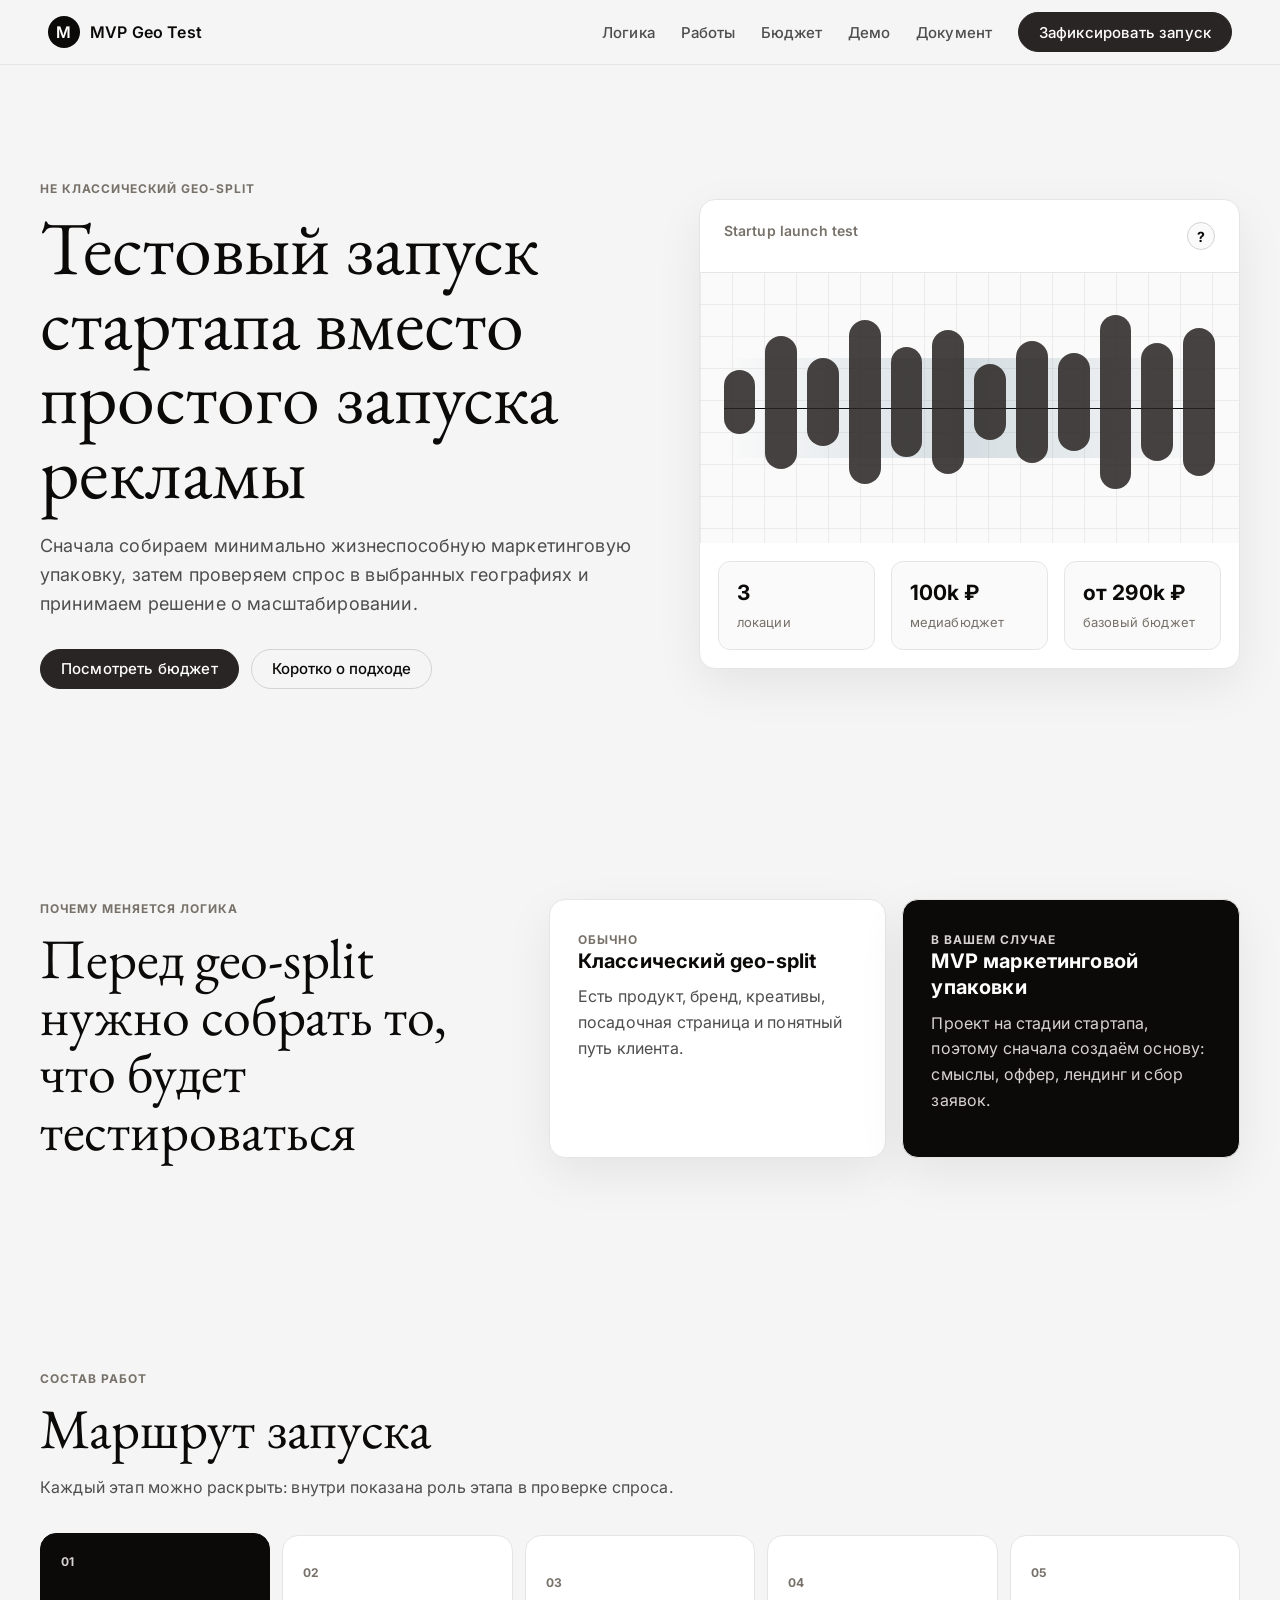
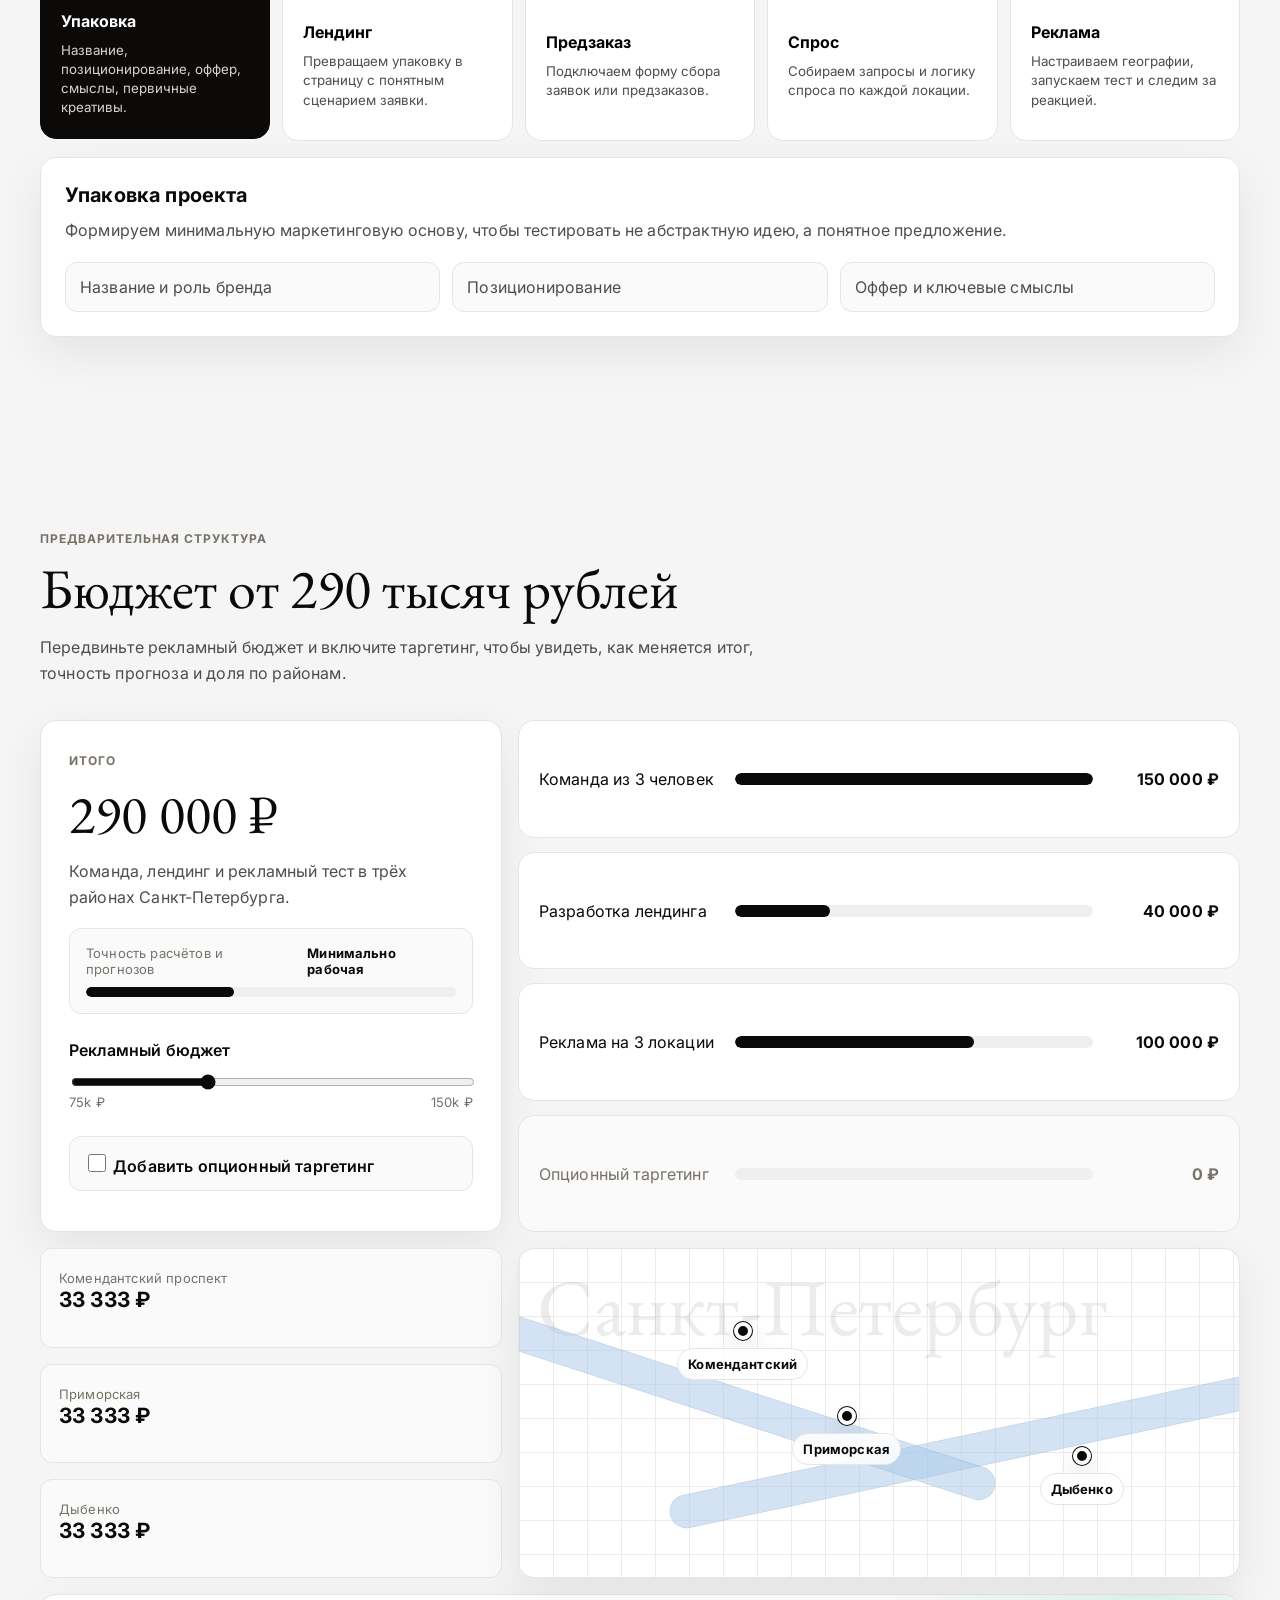
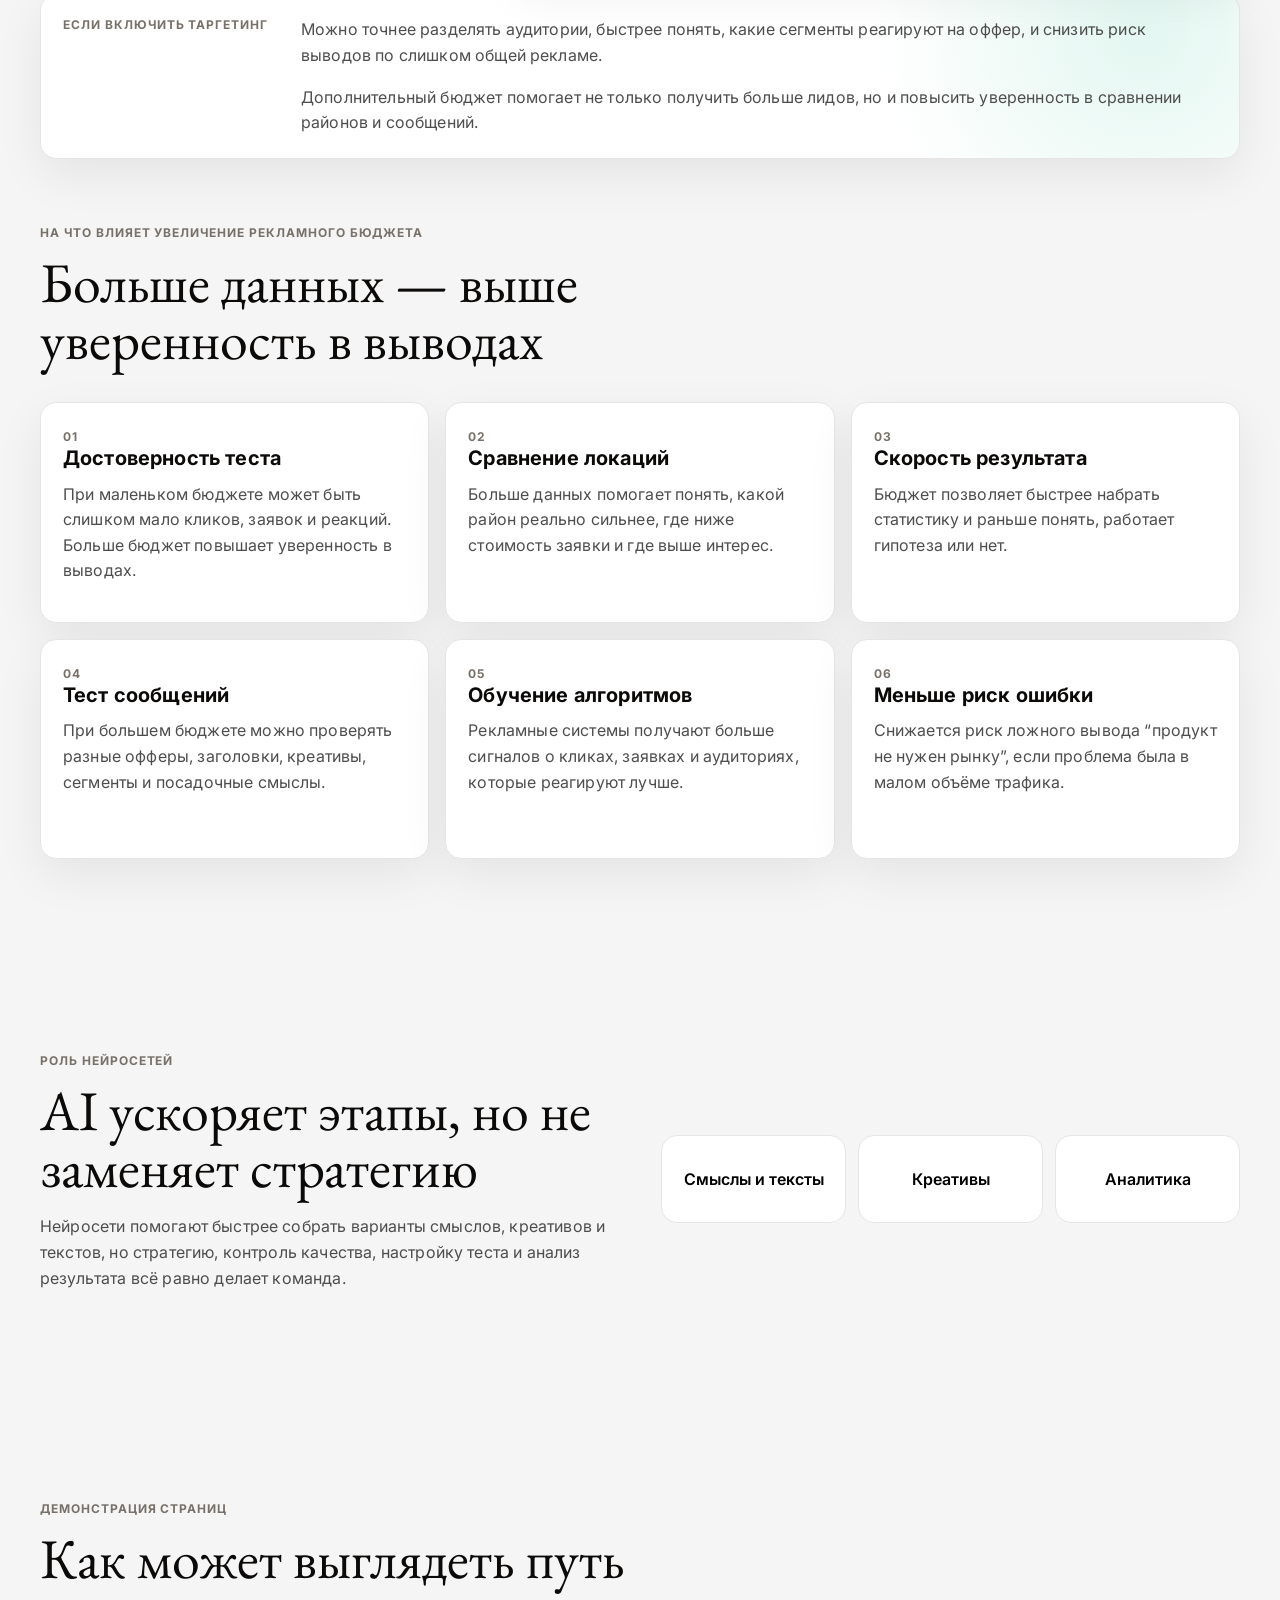
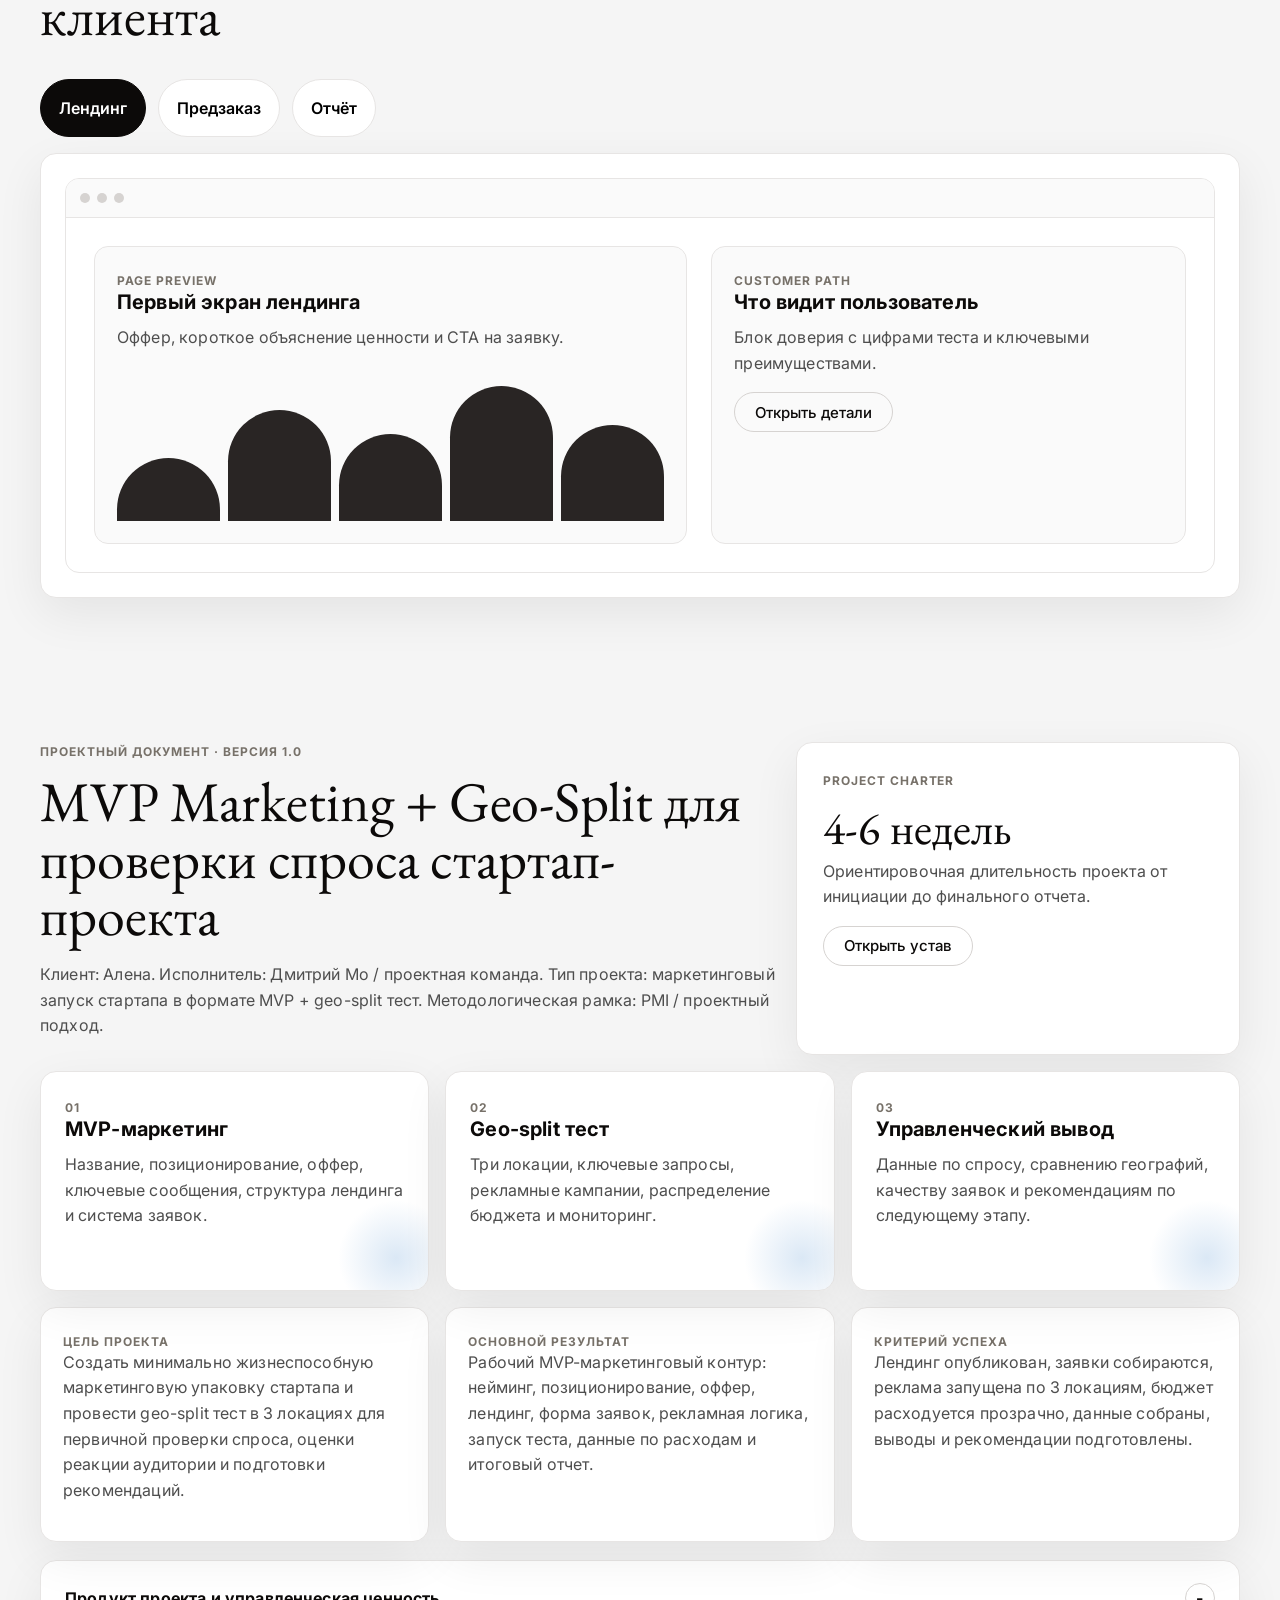
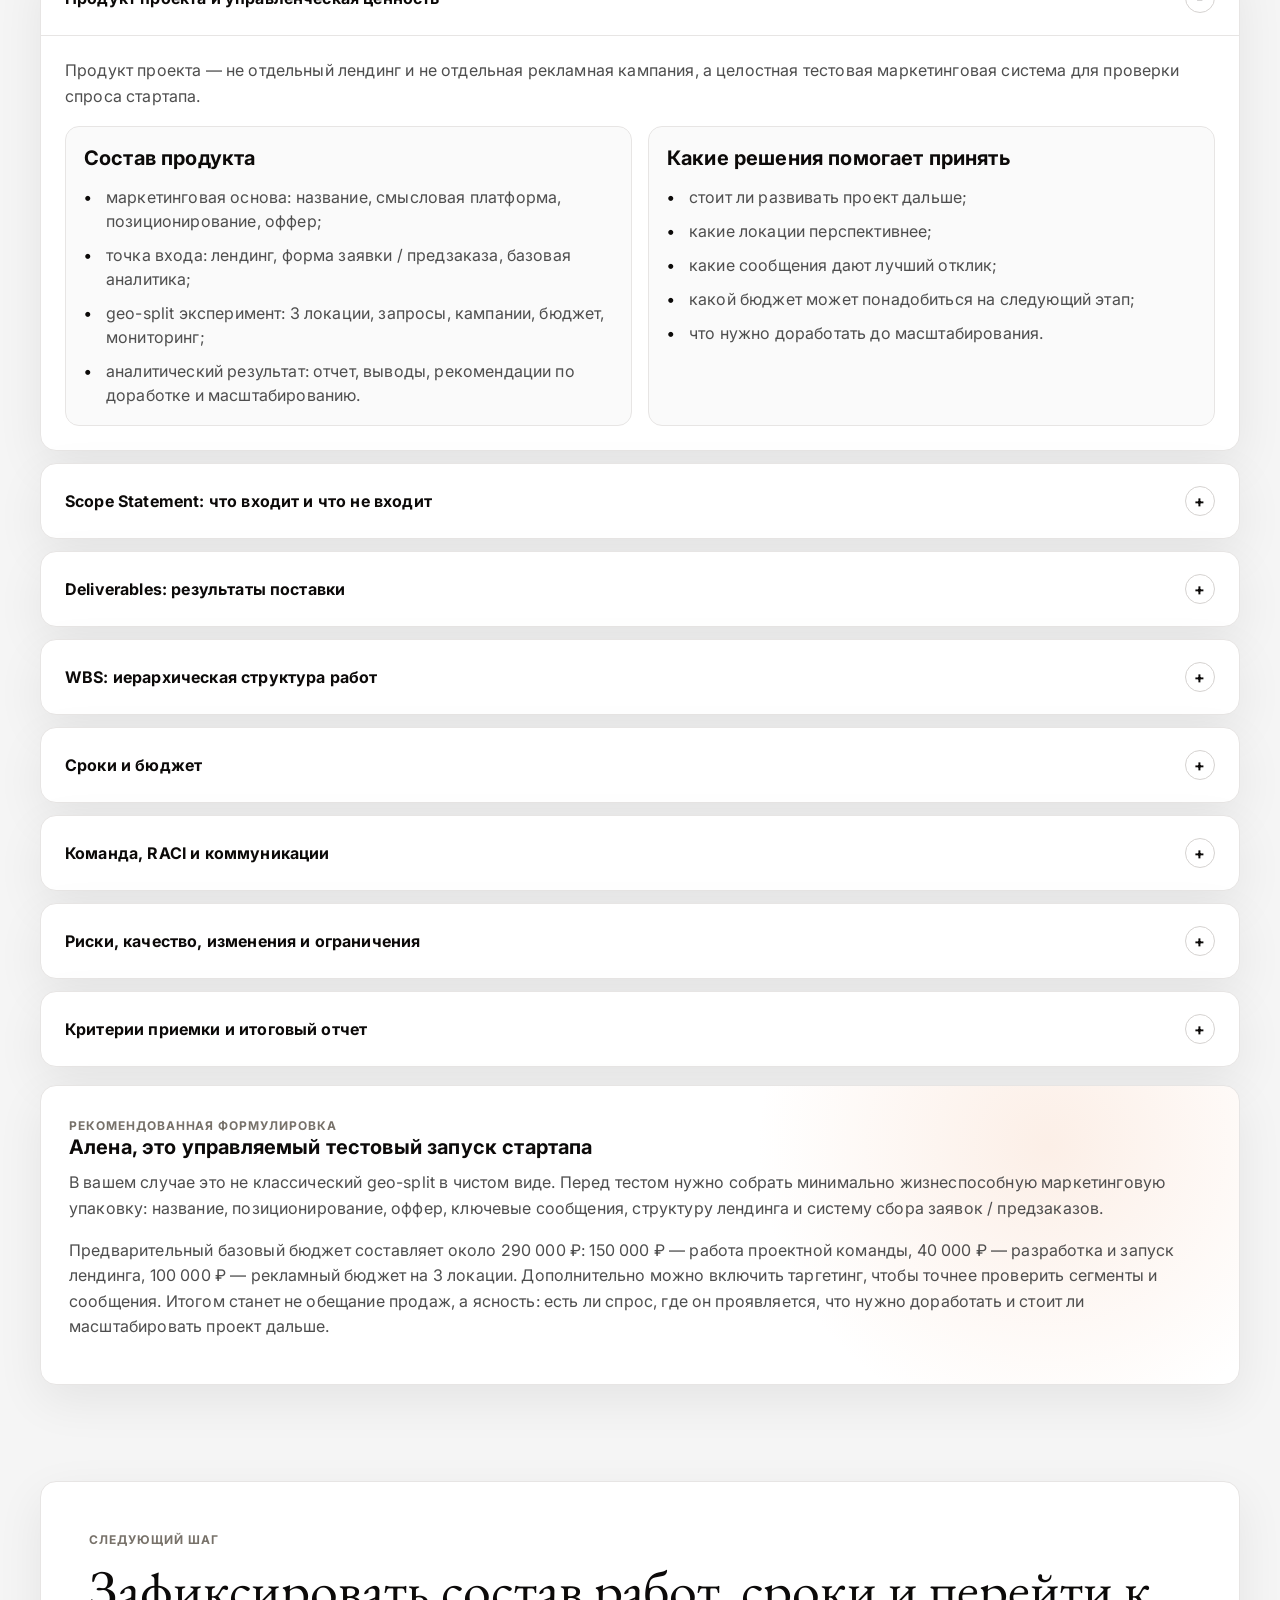
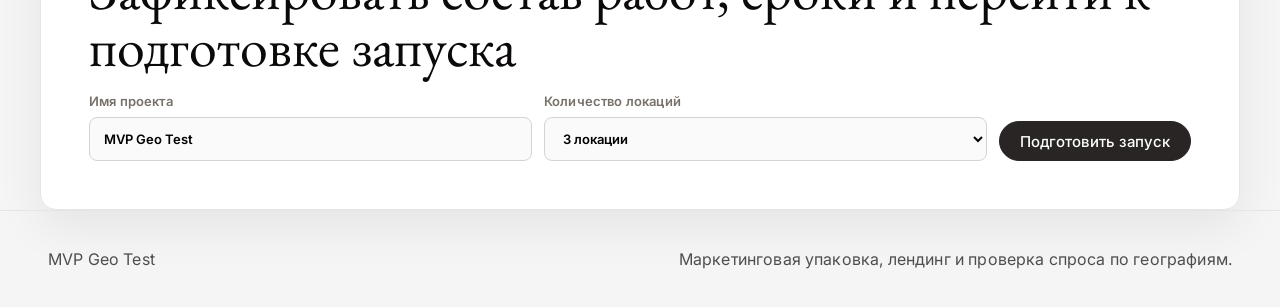
==== commit 235a1e79: "Update budget targeting model" ====
--- a/index.html
+++ b/index.html
@@ -82,8 +82,8 @@
               <span>медиабюджет</span>
             </div>
             <div>
-              <strong>290-300k ₽</strong>
-              <span>диапазон</span>
+              <strong>от 290k ₽</strong>
+              <span>базовый бюджет</span>
             </div>
           </div>
         </aside>
@@ -147,20 +147,39 @@
       <section id="budget" class="section-shell budget-section">
         <div class="section-heading">
           <p class="eyebrow">Предварительная структура</p>
-          <h2>Бюджет 290-300 тысяч рублей</h2>
-          <p>Передвиньте рекламный бюджет, чтобы увидеть, как меняется общая оценка и доля по локациям.</p>
+          <h2>Бюджет от 290 тысяч рублей</h2>
+          <p>Передвиньте рекламный бюджет и включите таргетинг, чтобы увидеть, как меняется итог, точность прогноза и доля по районам.</p>
         </div>
         <div class="budget-layout">
           <div class="budget-card total-card">
             <span class="label">Итого</span>
-            <strong id="total-budget">300 000 ₽</strong>
-            <p>Команда, лендинг и рекламный тест в трёх географиях.</p>
+            <strong id="total-budget">290 000 ₽</strong>
+            <p>Команда, лендинг и рекламный тест в трёх районах Санкт-Петербурга.</p>
+            <div class="confidence-meter">
+              <div>
+                <span>Точность расчётов и прогнозов</span>
+                <b id="confidence-label">Минимально рабочая</b>
+              </div>
+              <i><em id="confidence-bar"></em></i>
+            </div>
             <label for="ad-slider">Рекламный бюджет</label>
             <input id="ad-slider" type="range" min="75000" max="150000" step="5000" value="100000" />
             <div class="slider-row">
               <span>75k ₽</span>
               <span>150k ₽</span>
             </div>
+            <label class="toggle-row" for="target-toggle">
+              <input id="target-toggle" type="checkbox" />
+              <span>Добавить опционный таргетинг</span>
+            </label>
+            <div class="target-options" id="target-options" hidden>
+              <label for="target-slider">Бюджет таргетинга</label>
+              <input id="target-slider" type="range" min="20000" max="100000" step="5000" value="40000" />
+              <div class="slider-row">
+                <span>20k ₽</span>
+                <span>100k ₽</span>
+              </div>
+            </div>
           </div>
           <div class="budget-bars" aria-label="Диаграмма бюджета">
             <div class="budget-row" data-base="150000">
@@ -168,31 +187,75 @@
               <div><i id="team-bar"></i></div>
               <b>150 000 ₽</b>
             </div>
-            <div class="budget-row" data-base="50000">
+            <div class="budget-row" data-base="40000">
               <span>Разработка лендинга</span>
               <div><i id="landing-bar"></i></div>
-              <b>50 000 ₽</b>
+              <b>40 000 ₽</b>
             </div>
             <div class="budget-row">
               <span>Реклама на 3 локации</span>
               <div><i id="ad-bar"></i></div>
               <b id="ad-budget">100 000 ₽</b>
             </div>
-          </div>
-        </div>
-        <div class="location-cards">
-          <article>
-            <span>Локация A</span>
-            <strong id="loc-a">33 333 ₽</strong>
-          </article>
-          <article>
-            <span>Локация B</span>
-            <strong id="loc-b">33 333 ₽</strong>
-          </article>
-          <article>
-            <span>Локация C</span>
-            <strong id="loc-c">33 333 ₽</strong>
-          </article>
+            <div class="budget-row target-row is-muted" id="target-row">
+              <span>Опционный таргетинг</span>
+              <div><i id="target-bar"></i></div>
+              <b id="target-budget">0 ₽</b>
+            </div>
+          </div>
+        </div>
+        <div class="geo-layout">
+          <div class="location-cards">
+            <article>
+              <span>Комендантский проспект</span>
+              <strong id="loc-a">33 333 ₽</strong>
+            </article>
+            <article>
+              <span>Приморская</span>
+              <strong id="loc-b">33 333 ₽</strong>
+            </article>
+            <article>
+              <span>Дыбенко</span>
+              <strong id="loc-c">33 333 ₽</strong>
+            </article>
+          </div>
+          <div class="spb-map" aria-label="Карта тестовых районов Санкт-Петербурга">
+            <div class="river river-main"></div>
+            <div class="river river-branch"></div>
+            <div class="map-pin pin-kom">
+              <b></b>
+              <span>Комендантский</span>
+            </div>
+            <div class="map-pin pin-prim">
+              <b></b>
+              <span>Приморская</span>
+            </div>
+            <div class="map-pin pin-dyb">
+              <b></b>
+              <span>Дыбенко</span>
+            </div>
+          </div>
+        </div>
+        <div class="target-benefits" id="target-benefits" hidden>
+          <span class="badge">Если включить таргетинг</span>
+          <div>
+            <p>Можно точнее разделять аудитории, быстрее понять, какие сегменты реагируют на оффер, и снизить риск выводов по слишком общей рекламе.</p>
+            <p>Дополнительный бюджет помогает не только получить больше лидов, но и повысить уверенность в сравнении районов и сообщений.</p>
+          </div>
+        </div>
+        <div class="budget-impact">
+          <div class="section-heading">
+            <p class="eyebrow">На что влияет увеличение рекламного бюджета</p>
+            <h2>Больше данных — выше уверенность в выводах</h2>
+          </div>
+          <div class="impact-grid">
+            <article><span>01</span><h3>Достоверность теста</h3><p>При маленьком бюджете может быть слишком мало кликов, заявок и реакций. Больше бюджет повышает уверенность в выводах.</p></article>
+            <article><span>02</span><h3>Сравнение локаций</h3><p>Больше данных помогает понять, какой район реально сильнее, где ниже стоимость заявки и где выше интерес.</p></article>
+            <article><span>03</span><h3>Скорость результата</h3><p>Бюджет позволяет быстрее набрать статистику и раньше понять, работает гипотеза или нет.</p></article>
+            <article><span>04</span><h3>Тест сообщений</h3><p>При большем бюджете можно проверять разные офферы, заголовки, креативы, сегменты и посадочные смыслы.</p></article>
+            <article><span>05</span><h3>Обучение алгоритмов</h3><p>Рекламные системы получают больше сигналов о кликах, заявках и аудиториях, которые реагируют лучше.</p></article>
+            <article><span>06</span><h3>Меньше риск ошибки</h3><p>Снижается риск ложного вывода “продукт не нужен рынку”, если проблема была в малом объёме трафика.</p></article>
+          </div>
         </div>
       </section>
 
@@ -408,8 +471,9 @@
             </div>
             <div class="doc-budget-cards">
               <article><span>Команда</span><strong>150 000 ₽</strong><p>Стратегия, упаковка, управление, запуск, аналитика.</p></article>
-              <article><span>Лендинг</span><strong>50 000 ₽</strong><p>Сборка страницы и формы заявки / предзаказа.</p></article>
+              <article><span>Лендинг</span><strong>40 000 ₽</strong><p>Сборка страницы и формы заявки / предзаказа.</p></article>
               <article><span>Реклама</span><strong>100 000 ₽</strong><p>3 локации примерно по 33 000 ₽.</p></article>
+              <article><span>Таргетинг</span><strong>опционально</strong><p>Дополнительная проверка сегментов, сообщений и точности сравнения.</p></article>
             </div>
             <p class="doc-note">Рекомендуемая оплата: 50% на старте, 30% после готовности упаковки и лендинга, 20% перед рекламным тестом или финальной аналитикой.</p>
           </div>
@@ -500,8 +564,9 @@
             ключевые сообщения, структуру лендинга и систему сбора заявок / предзаказов.
           </p>
           <p>
-            Предварительный бюджет составляет около 300 000 ₽: 150 000 ₽ — работа проектной команды,
-            50 000 ₽ — разработка и запуск лендинга, 100 000 ₽ — рекламный бюджет на 3 локации.
+            Предварительный базовый бюджет составляет около 290 000 ₽: 150 000 ₽ — работа проектной команды,
+            40 000 ₽ — разработка и запуск лендинга, 100 000 ₽ — рекламный бюджет на 3 локации.
+            Дополнительно можно включить таргетинг, чтобы точнее проверить сегменты и сообщения.
             Итогом станет не обещание продаж, а ясность: есть ли спрос, где он проявляется,
             что нужно доработать и стоит ли масштабировать проект дальше.
           </p>
--- a/styles.css
+++ b/styles.css
@@ -494,11 +494,77 @@
   accent-color: var(--ink);
 }
 
+.confidence-meter {
+  display: grid;
+  gap: 10px;
+  padding: 16px;
+  margin: 18px 0 4px;
+  background: var(--canvas-soft);
+  border: 1px solid var(--hairline);
+  border-radius: 12px;
+}
+
+.confidence-meter div {
+  display: flex;
+  align-items: center;
+  justify-content: space-between;
+  gap: 12px;
+  color: var(--muted);
+  font-size: 13px;
+}
+
+.confidence-meter b {
+  color: var(--ink);
+}
+
+.confidence-meter i {
+  display: block;
+  height: 10px;
+  overflow: hidden;
+  background: var(--surface-strong);
+  border-radius: 999px;
+}
+
+.confidence-meter em {
+  display: block;
+  width: 30%;
+  height: 100%;
+  background: var(--ink);
+  border-radius: inherit;
+  transition: width 180ms ease;
+}
+
 .slider-row {
   display: flex;
   justify-content: space-between;
   color: var(--muted);
   font-size: 13px;
+}
+
+.toggle-row {
+  display: flex;
+  align-items: center;
+  gap: 10px;
+  margin-top: 22px;
+  padding: 14px;
+  background: var(--canvas-soft);
+  border: 1px solid var(--hairline);
+  border-radius: 12px;
+  cursor: pointer;
+}
+
+.toggle-row input {
+  width: 18px;
+  height: 18px;
+  accent-color: var(--ink);
+}
+
+.target-options {
+  padding: 0 14px 14px;
+  background: var(--canvas-soft);
+  border: 1px solid var(--hairline);
+  border-top: 0;
+  border-radius: 0 0 12px 12px;
 }
 
 .budget-bars {
@@ -537,9 +603,157 @@
   text-align: right;
 }
 
+.budget-row.is-muted {
+  color: var(--muted);
+  background: var(--canvas-soft);
+}
+
+.budget-row.is-muted i {
+  width: 0%;
+  background: var(--hairline-strong);
+}
+
+.geo-layout {
+  display: grid;
+  grid-template-columns: 0.78fr 1.22fr;
+  gap: 16px;
+  margin-top: 16px;
+}
+
 .location-cards {
+  grid-template-columns: 1fr;
+}
+
+.spb-map {
+  position: relative;
+  min-height: 330px;
+  overflow: hidden;
+  background:
+    linear-gradient(90deg, rgba(231, 229, 228, 0.75) 1px, transparent 1px),
+    linear-gradient(0deg, rgba(231, 229, 228, 0.75) 1px, transparent 1px),
+    var(--surface);
+  background-size: 34px 34px;
+  border: 1px solid var(--hairline);
+  border-radius: 16px;
+  box-shadow: var(--shadow);
+}
+
+.spb-map::before {
+  position: absolute;
+  inset: 18px;
+  content: "Санкт-Петербург";
+  color: rgba(12, 10, 9, 0.08);
+  font-family: "EB Garamond", serif;
+  font-size: clamp(42px, 7vw, 80px);
+  line-height: 1;
+}
+
+.river {
+  position: absolute;
+  height: 34px;
+  background: rgba(168, 200, 232, 0.5);
+  border: 1px solid rgba(49, 95, 121, 0.08);
+  border-radius: 999px;
+}
+
+.river-main {
+  right: -8%;
+  bottom: 34%;
+  left: 20%;
+  transform: rotate(-12deg);
+}
+
+.river-branch {
+  top: 42%;
+  right: 32%;
+  left: -8%;
+  transform: rotate(18deg);
+}
+
+.map-pin {
+  position: absolute;
+  display: grid;
+  gap: 8px;
+  justify-items: center;
+  color: var(--ink);
+  font-size: 13px;
+  font-weight: 700;
+}
+
+.map-pin b {
+  width: 18px;
+  height: 18px;
+  background: var(--ink);
+  border: 4px solid #fff;
+  border-radius: 50%;
+  box-shadow: 0 0 0 1px var(--ink), 0 12px 24px rgba(12, 10, 9, 0.16);
+}
+
+.map-pin span {
+  padding: 7px 10px;
+  background: rgba(255, 255, 255, 0.88);
+  border: 1px solid var(--hairline);
+  border-radius: 999px;
+  white-space: nowrap;
+}
+
+.pin-kom {
+  top: 22%;
+  left: 22%;
+}
+
+.pin-prim {
+  top: 48%;
+  left: 38%;
+}
+
+.pin-dyb {
+  right: 16%;
+  bottom: 22%;
+}
+
+.target-benefits {
+  display: grid;
+  grid-template-columns: 220px 1fr;
+  gap: 18px;
+  margin-top: 16px;
+  padding: 22px;
+  background:
+    radial-gradient(circle at 92% 20%, rgba(167, 229, 211, 0.32), transparent 24%),
+    var(--surface);
+  border: 1px solid var(--hairline);
+  border-radius: 16px;
+  box-shadow: var(--shadow);
+}
+
+.target-benefits p:last-child {
+  margin-bottom: 0;
+}
+
+.budget-impact {
+  margin-top: 64px;
+}
+
+.impact-grid {
+  display: grid;
   grid-template-columns: repeat(3, 1fr);
-  margin-top: 16px;
+  gap: 16px;
+}
+
+.impact-grid article {
+  min-height: 220px;
+  padding: 22px;
+  background: var(--surface);
+  border: 1px solid var(--hairline);
+  border-radius: 16px;
+  box-shadow: var(--shadow);
+}
+
+.impact-grid span {
+  color: var(--muted);
+  font-size: 12px;
+  font-weight: 700;
+  letter-spacing: 0.96px;
 }
 
 .ai-section {
@@ -860,7 +1074,7 @@
 }
 
 .doc-budget-cards {
-  grid-template-columns: repeat(3, 1fr);
+  grid-template-columns: repeat(4, 1fr);
   margin-top: 16px;
 }
 
@@ -1005,6 +1219,7 @@
   .hero,
   .split-section,
   .budget-layout,
+  .geo-layout,
   .ai-section,
   .doc-hero,
   .doc-columns,
@@ -1014,6 +1229,7 @@
 
   .timeline,
   .ai-grid,
+  .impact-grid,
   .doc-flow,
   .doc-grid,
   .doc-budget-cards,
@@ -1025,6 +1241,10 @@
 
   .wbs-grid {
     grid-template-columns: repeat(2, 1fr);
+  }
+
+  .target-benefits {
+    grid-template-columns: 1fr;
   }
 
   .preview-body {
@@ -1070,6 +1290,7 @@
   .timeline,
   .stage-detail ul,
   .location-cards,
+  .impact-grid,
   .metrics-grid,
   .ai-grid,
   .doc-flow,
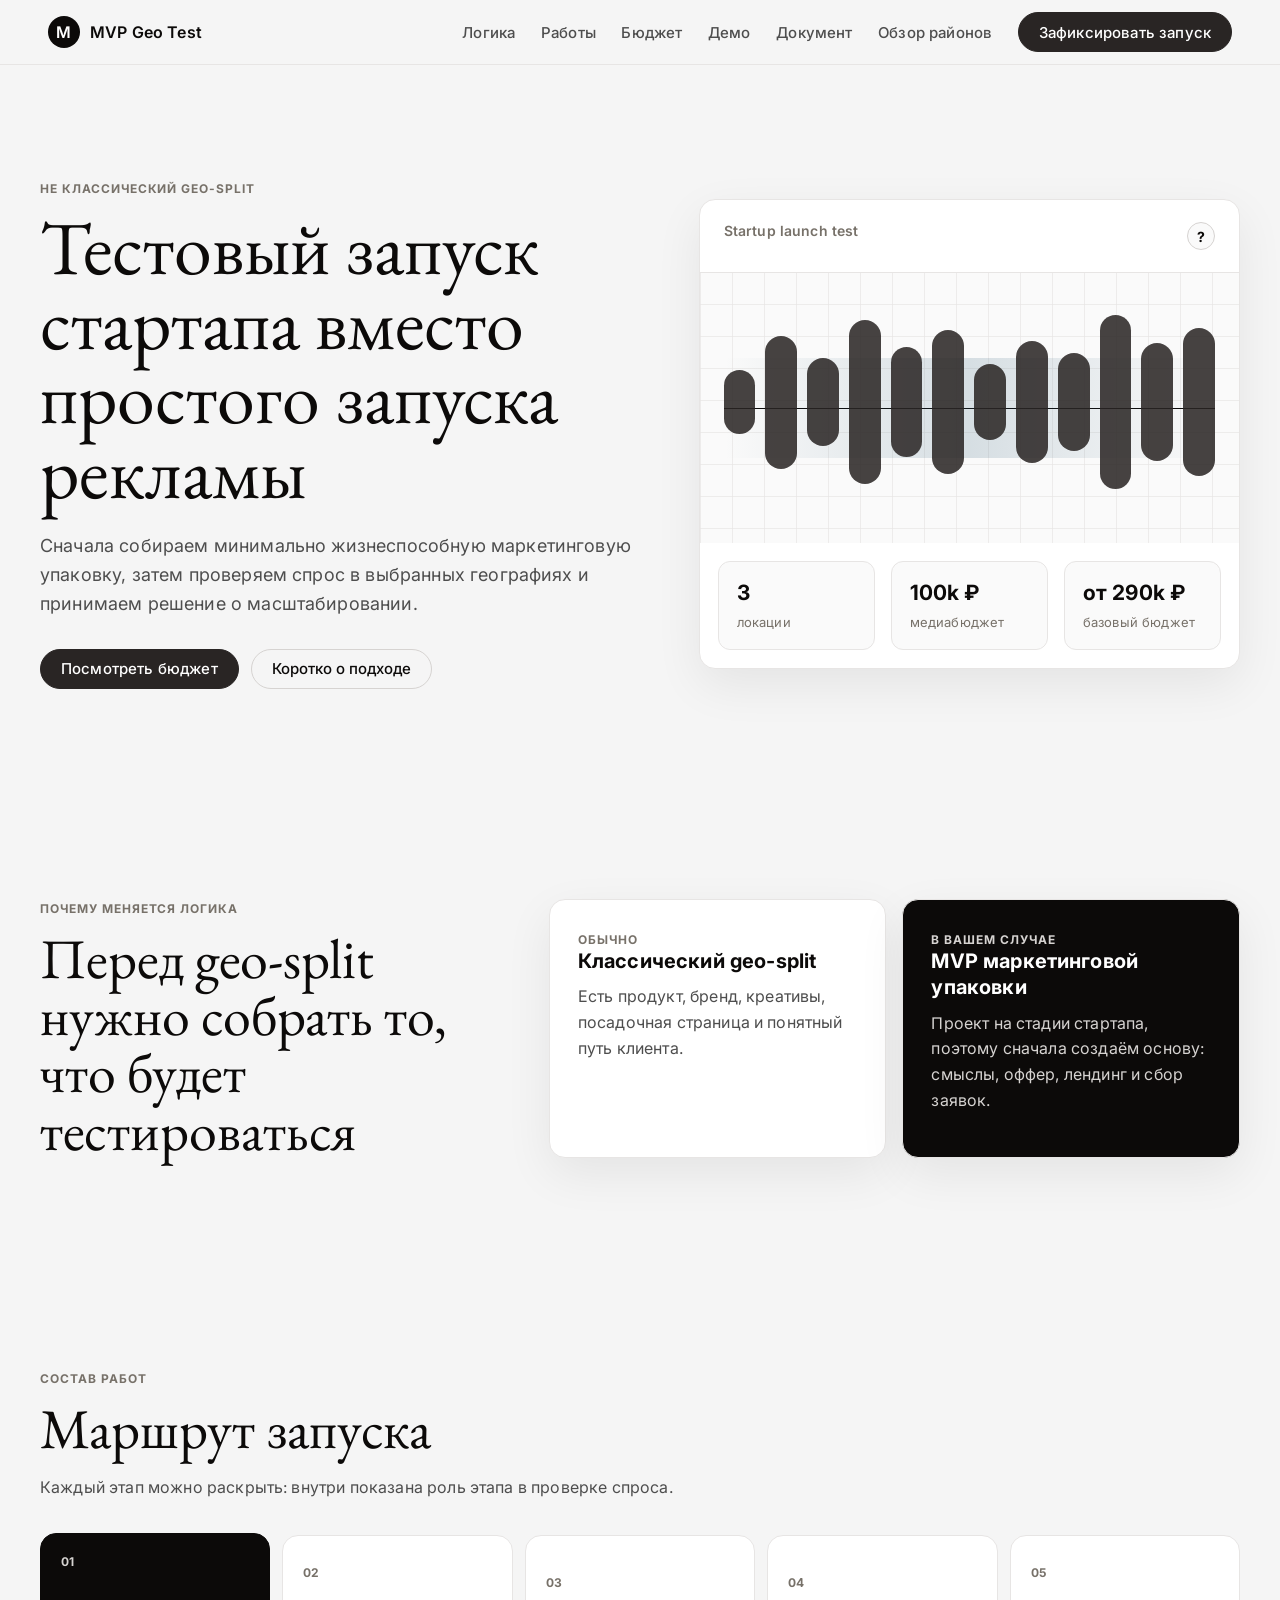
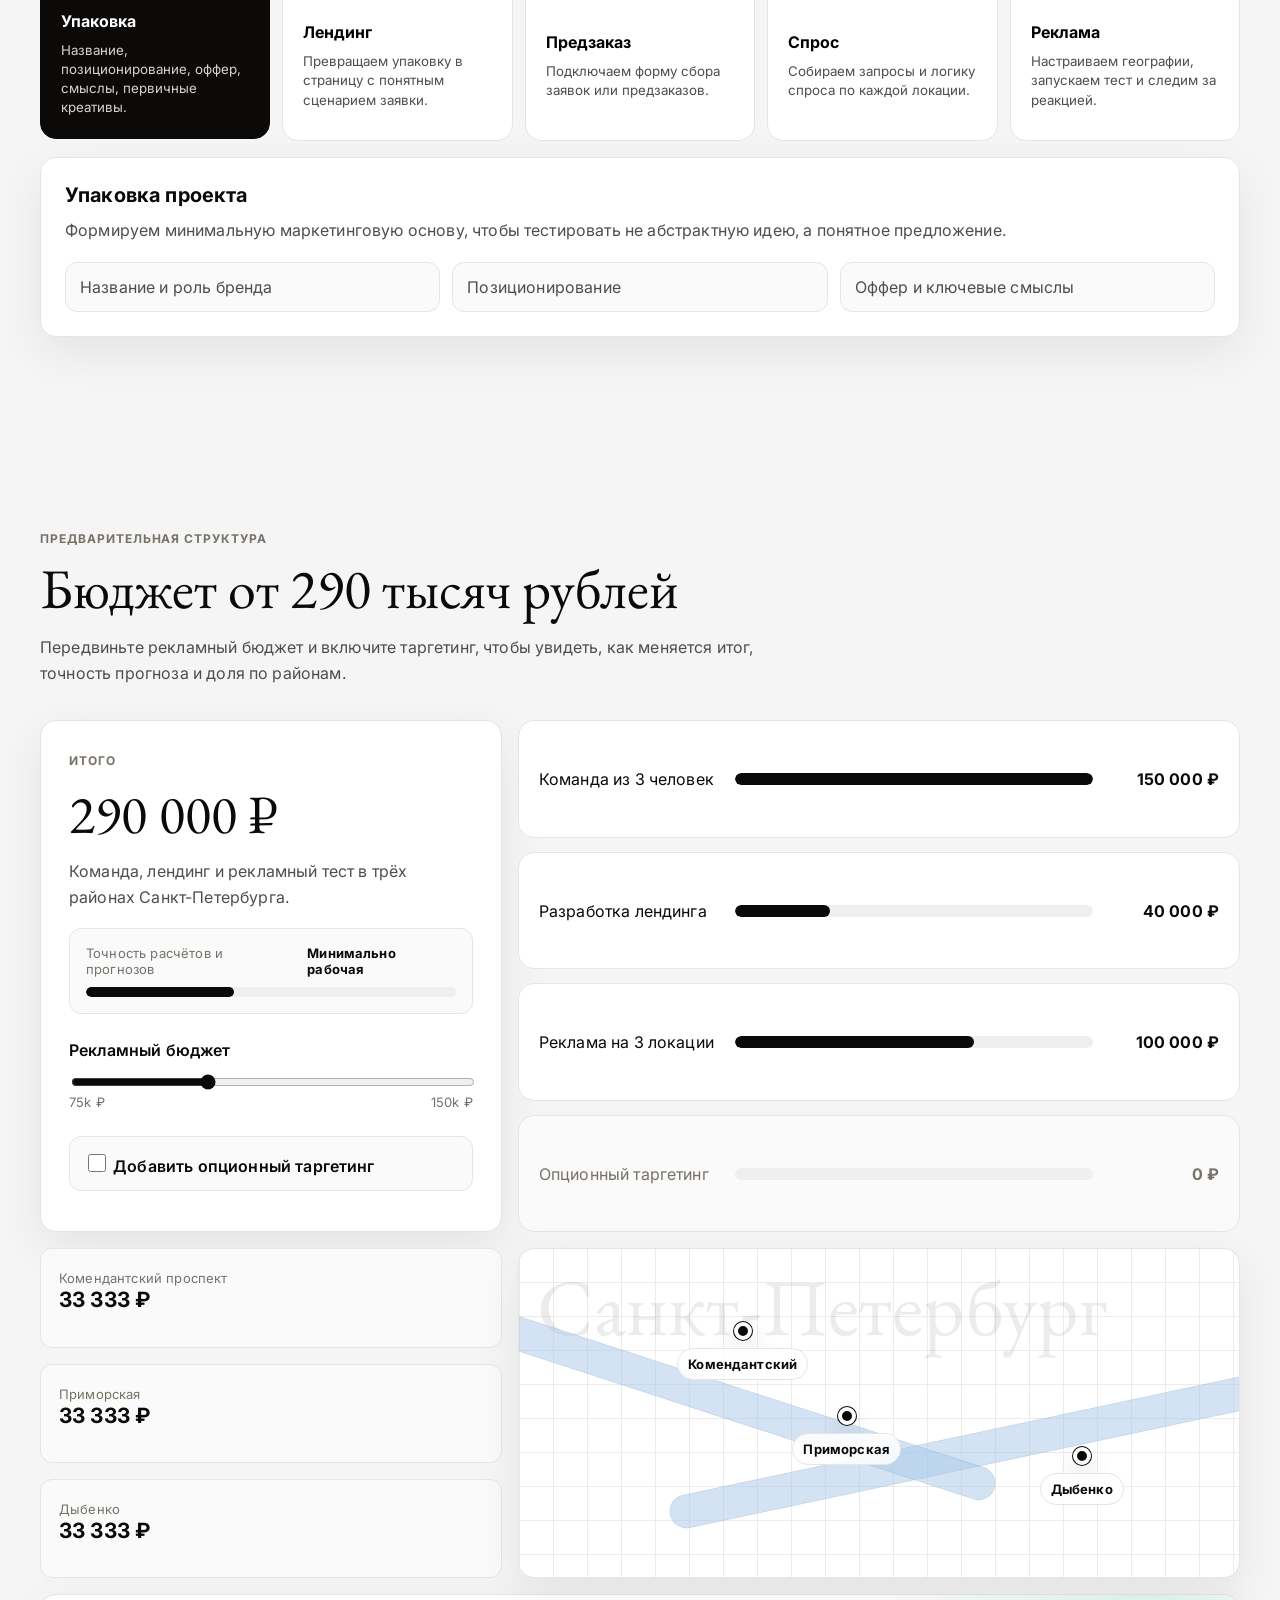
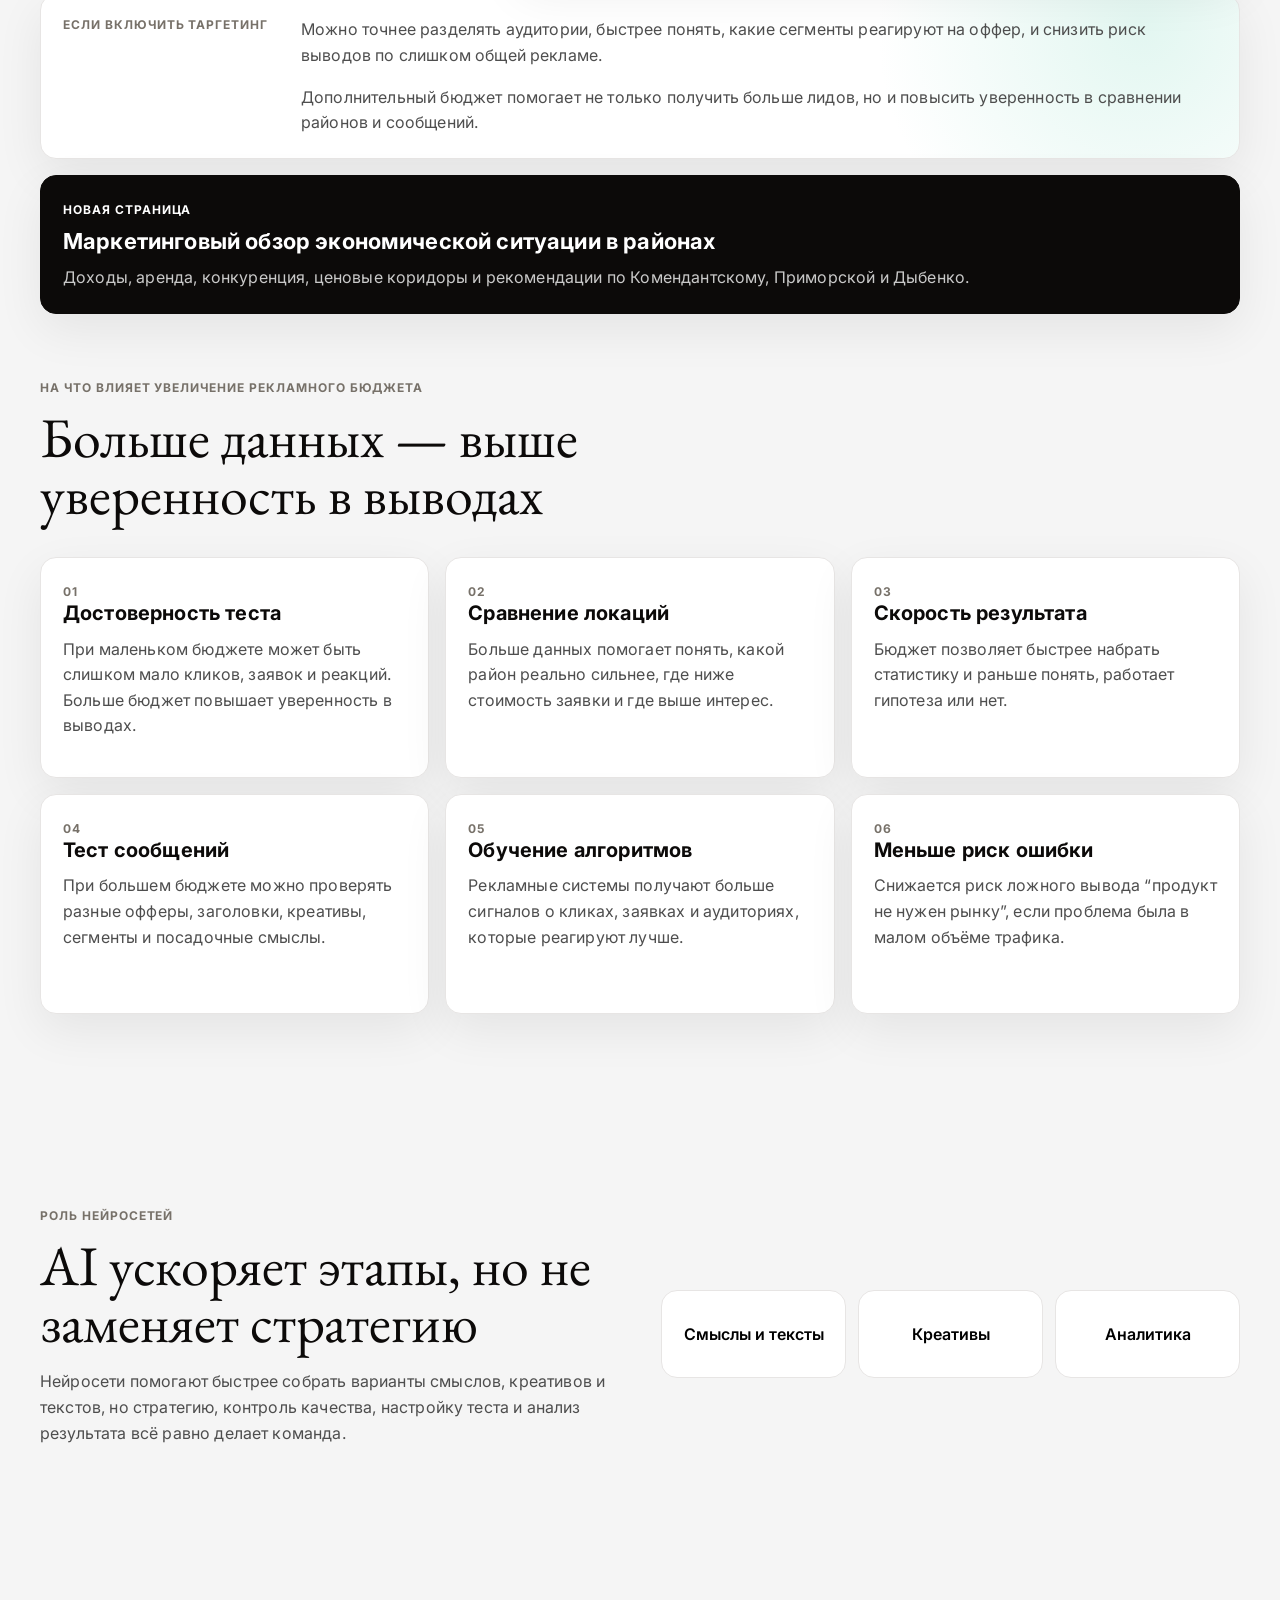
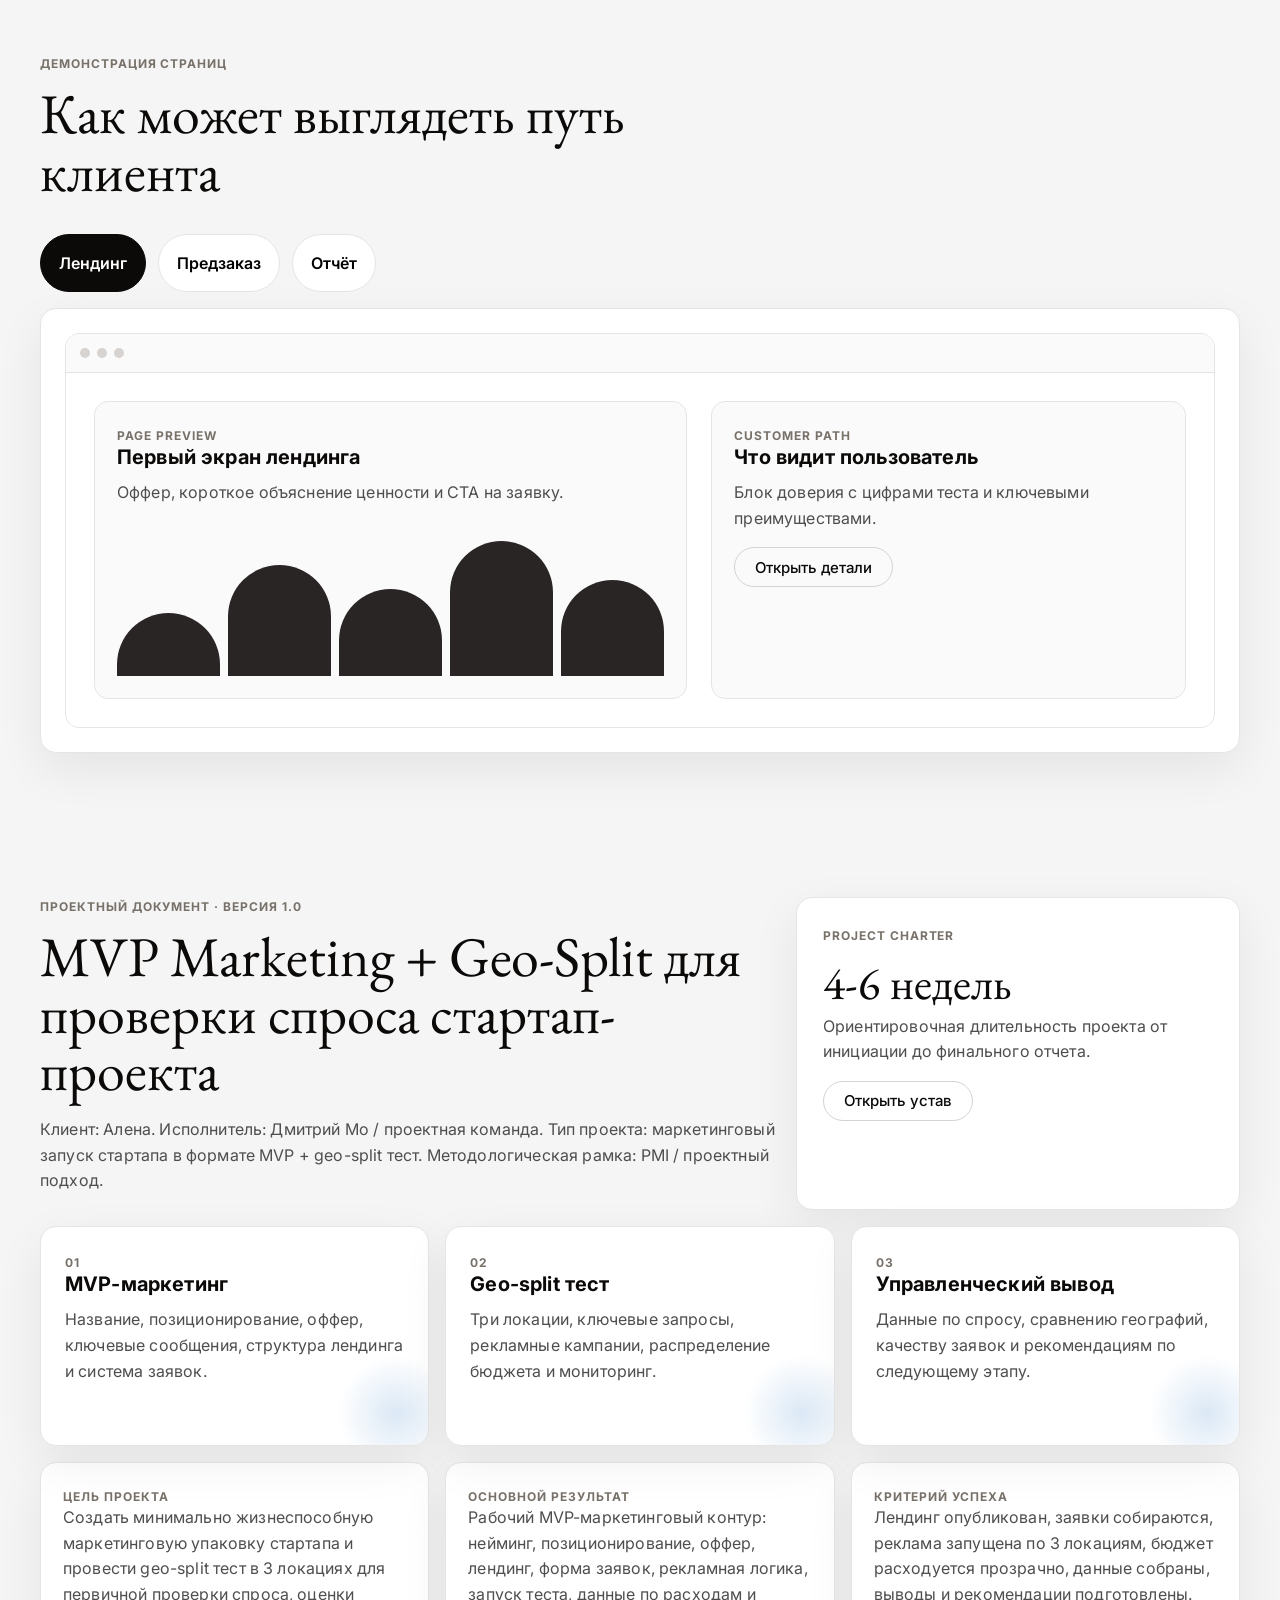
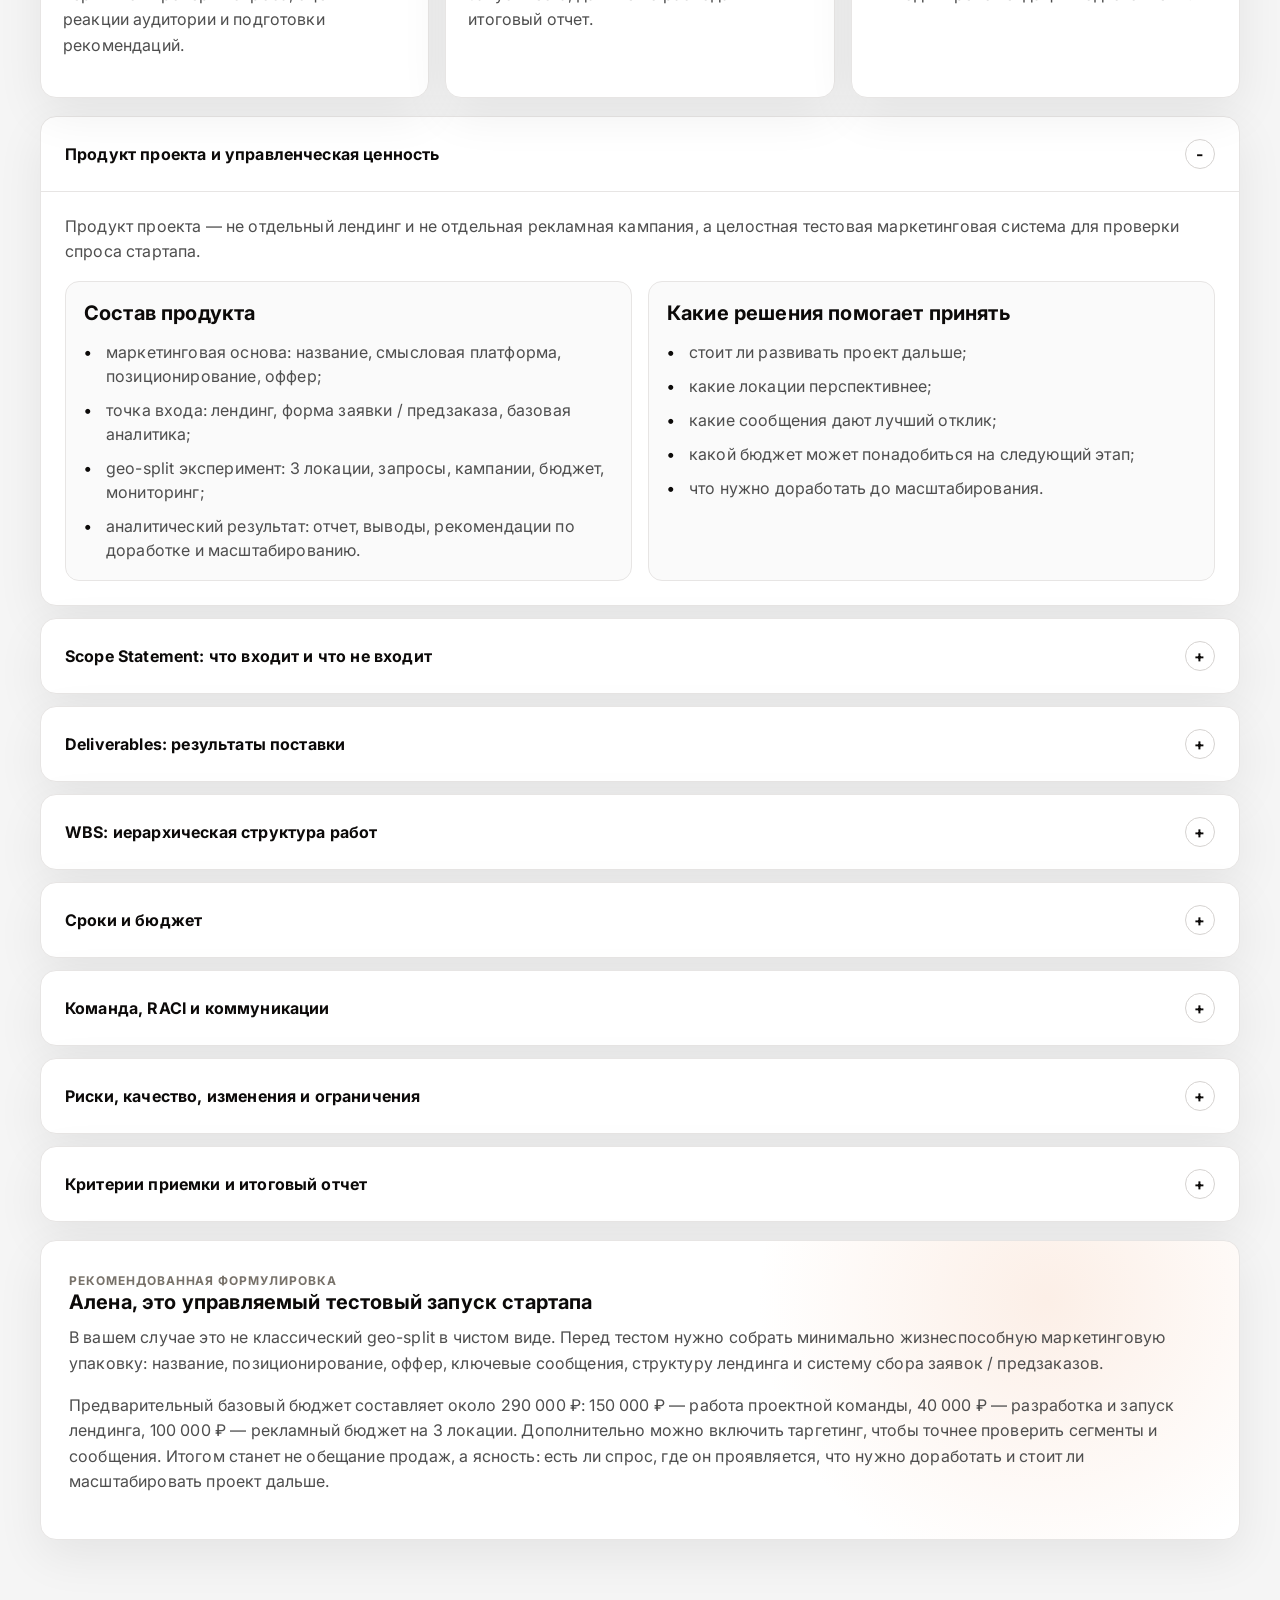
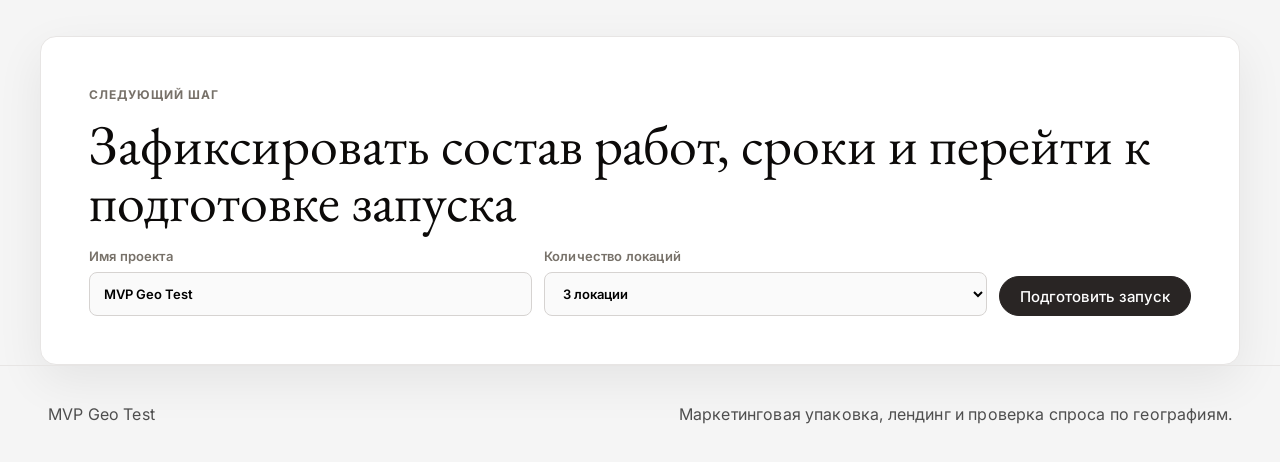
==== commit f010e382: "Add district market overview page" ====
--- a/index.html
+++ b/index.html
@@ -32,6 +32,7 @@
         <a href="#budget">Бюджет</a>
         <a href="#demo">Демо</a>
         <a href="#project-doc">Документ</a>
+        <a href="market-overview.html">Обзор районов</a>
         <a class="nav-cta" href="#contact">Зафиксировать запуск</a>
       </nav>
     </header>
@@ -243,6 +244,11 @@
             <p>Дополнительный бюджет помогает не только получить больше лидов, но и повысить уверенность в сравнении районов и сообщений.</p>
           </div>
         </div>
+        <a class="district-link-card" href="market-overview.html">
+          <span class="badge">Новая страница</span>
+          <strong>Маркетинговый обзор экономической ситуации в районах</strong>
+          <p>Доходы, аренда, конкуренция, ценовые коридоры и рекомендации по Комендантскому, Приморской и Дыбенко.</p>
+        </a>
         <div class="budget-impact">
           <div class="section-heading">
             <p class="eyebrow">На что влияет увеличение рекламного бюджета</p>
--- a/styles.css
+++ b/styles.css
@@ -730,6 +730,34 @@
   margin-bottom: 0;
 }
 
+.district-link-card {
+  display: block;
+  margin-top: 16px;
+  padding: 22px;
+  background: var(--ink);
+  border: 1px solid var(--ink);
+  border-radius: 16px;
+  box-shadow: var(--shadow);
+}
+
+.district-link-card,
+.district-link-card p,
+.district-link-card .badge {
+  color: #fff;
+}
+
+.district-link-card strong {
+  display: block;
+  margin: 10px 0;
+  font-size: 22px;
+  line-height: 1.25;
+}
+
+.district-link-card p {
+  margin-bottom: 0;
+  opacity: 0.78;
+}
+
 .budget-impact {
   margin-top: 64px;
 }
@@ -1133,6 +1161,188 @@
   background:
     radial-gradient(circle at 84% 20%, rgba(244, 197, 168, 0.28), transparent 28%),
     var(--surface);
+}
+
+.market-hero {
+  display: grid;
+  grid-template-columns: 1.22fr 0.78fr;
+  gap: 48px;
+  align-items: center;
+  min-height: clamp(620px, 76vh, 760px);
+}
+
+.market-score-card,
+.market-kpis article,
+.rank-card,
+.market-insights article,
+.pricing-matrix article,
+.recommendation-grid article,
+.market-cta {
+  background: var(--surface);
+  border: 1px solid var(--hairline);
+  border-radius: 16px;
+  box-shadow: var(--shadow);
+}
+
+.market-score-card {
+  padding: 30px;
+}
+
+.market-score-card strong {
+  display: block;
+  margin: 18px 0 10px;
+  font-family: "EB Garamond", serif;
+  font-size: 58px;
+  font-weight: 400;
+  line-height: 0.96;
+}
+
+.market-kpis,
+.district-rank,
+.market-map-grid,
+.pricing-matrix,
+.recommendation-grid {
+  display: grid;
+  gap: 16px;
+}
+
+.market-kpis {
+  grid-template-columns: repeat(3, 1fr);
+  margin-bottom: 16px;
+}
+
+.market-kpis article {
+  padding: 22px;
+}
+
+.market-kpis span,
+.rank-card span,
+.market-insights span,
+.pricing-matrix span,
+.recommendation-grid span {
+  color: var(--muted);
+  font-size: 12px;
+  font-weight: 700;
+  letter-spacing: 0.96px;
+  text-transform: uppercase;
+}
+
+.market-kpis strong {
+  display: block;
+  margin: 10px 0;
+  font-family: "EB Garamond", serif;
+  font-size: 44px;
+  font-weight: 400;
+  line-height: 1;
+}
+
+.district-rank {
+  grid-template-columns: repeat(3, 1fr);
+}
+
+.rank-card {
+  min-height: 390px;
+  padding: 24px;
+}
+
+.rank-card.is-best {
+  color: #fff;
+  background: var(--ink);
+}
+
+.rank-card.is-best p,
+.rank-card.is-best span {
+  color: #d6d3d1;
+}
+
+.rank-bars {
+  display: grid;
+  gap: 14px;
+  margin-top: 26px;
+}
+
+.rank-bars label {
+  display: grid;
+  gap: 8px;
+  color: inherit;
+  font-size: 13px;
+  font-weight: 600;
+}
+
+.rank-bars i {
+  display: block;
+  height: 10px;
+  overflow: hidden;
+  background: var(--surface-strong);
+  border-radius: 999px;
+}
+
+.rank-card.is-best .rank-bars i {
+  background: rgba(255, 255, 255, 0.18);
+}
+
+.rank-bars em {
+  display: block;
+  height: 100%;
+  background: currentColor;
+  border-radius: inherit;
+}
+
+.market-map-grid {
+  grid-template-columns: 1.15fr 0.85fr;
+  align-items: stretch;
+}
+
+.market-map {
+  min-height: 420px;
+}
+
+.market-insights {
+  display: grid;
+  gap: 16px;
+}
+
+.market-insights article {
+  padding: 22px;
+}
+
+.market-table table {
+  min-width: 920px;
+}
+
+.pricing-matrix {
+  grid-template-columns: repeat(3, 1fr);
+}
+
+.pricing-matrix article,
+.recommendation-grid article {
+  padding: 24px;
+}
+
+.pricing-matrix h3 {
+  font-family: "EB Garamond", serif;
+  font-size: 36px;
+  font-weight: 400;
+  line-height: 1;
+}
+
+.recommendation-grid {
+  grid-template-columns: repeat(3, 1fr);
+}
+
+.recommendation-grid article {
+  display: flex;
+  min-height: 330px;
+  flex-direction: column;
+  align-items: flex-start;
+}
+
+.recommendation-grid .button {
+  margin-top: auto;
+}
+
+.market-cta {
+  padding: 48px;
 }
 
 .cta-section {
@@ -1217,9 +1427,11 @@
 
 @media (max-width: 940px) {
   .hero,
+  .market-hero,
   .split-section,
   .budget-layout,
   .geo-layout,
+  .market-map-grid,
   .ai-section,
   .doc-hero,
   .doc-columns,
@@ -1230,6 +1442,10 @@
   .timeline,
   .ai-grid,
   .impact-grid,
+  .market-kpis,
+  .district-rank,
+  .pricing-matrix,
+  .recommendation-grid,
   .doc-flow,
   .doc-grid,
   .doc-budget-cards,
@@ -1291,6 +1507,10 @@
   .stage-detail ul,
   .location-cards,
   .impact-grid,
+  .market-kpis,
+  .district-rank,
+  .pricing-matrix,
+  .recommendation-grid,
   .metrics-grid,
   .ai-grid,
   .doc-flow,
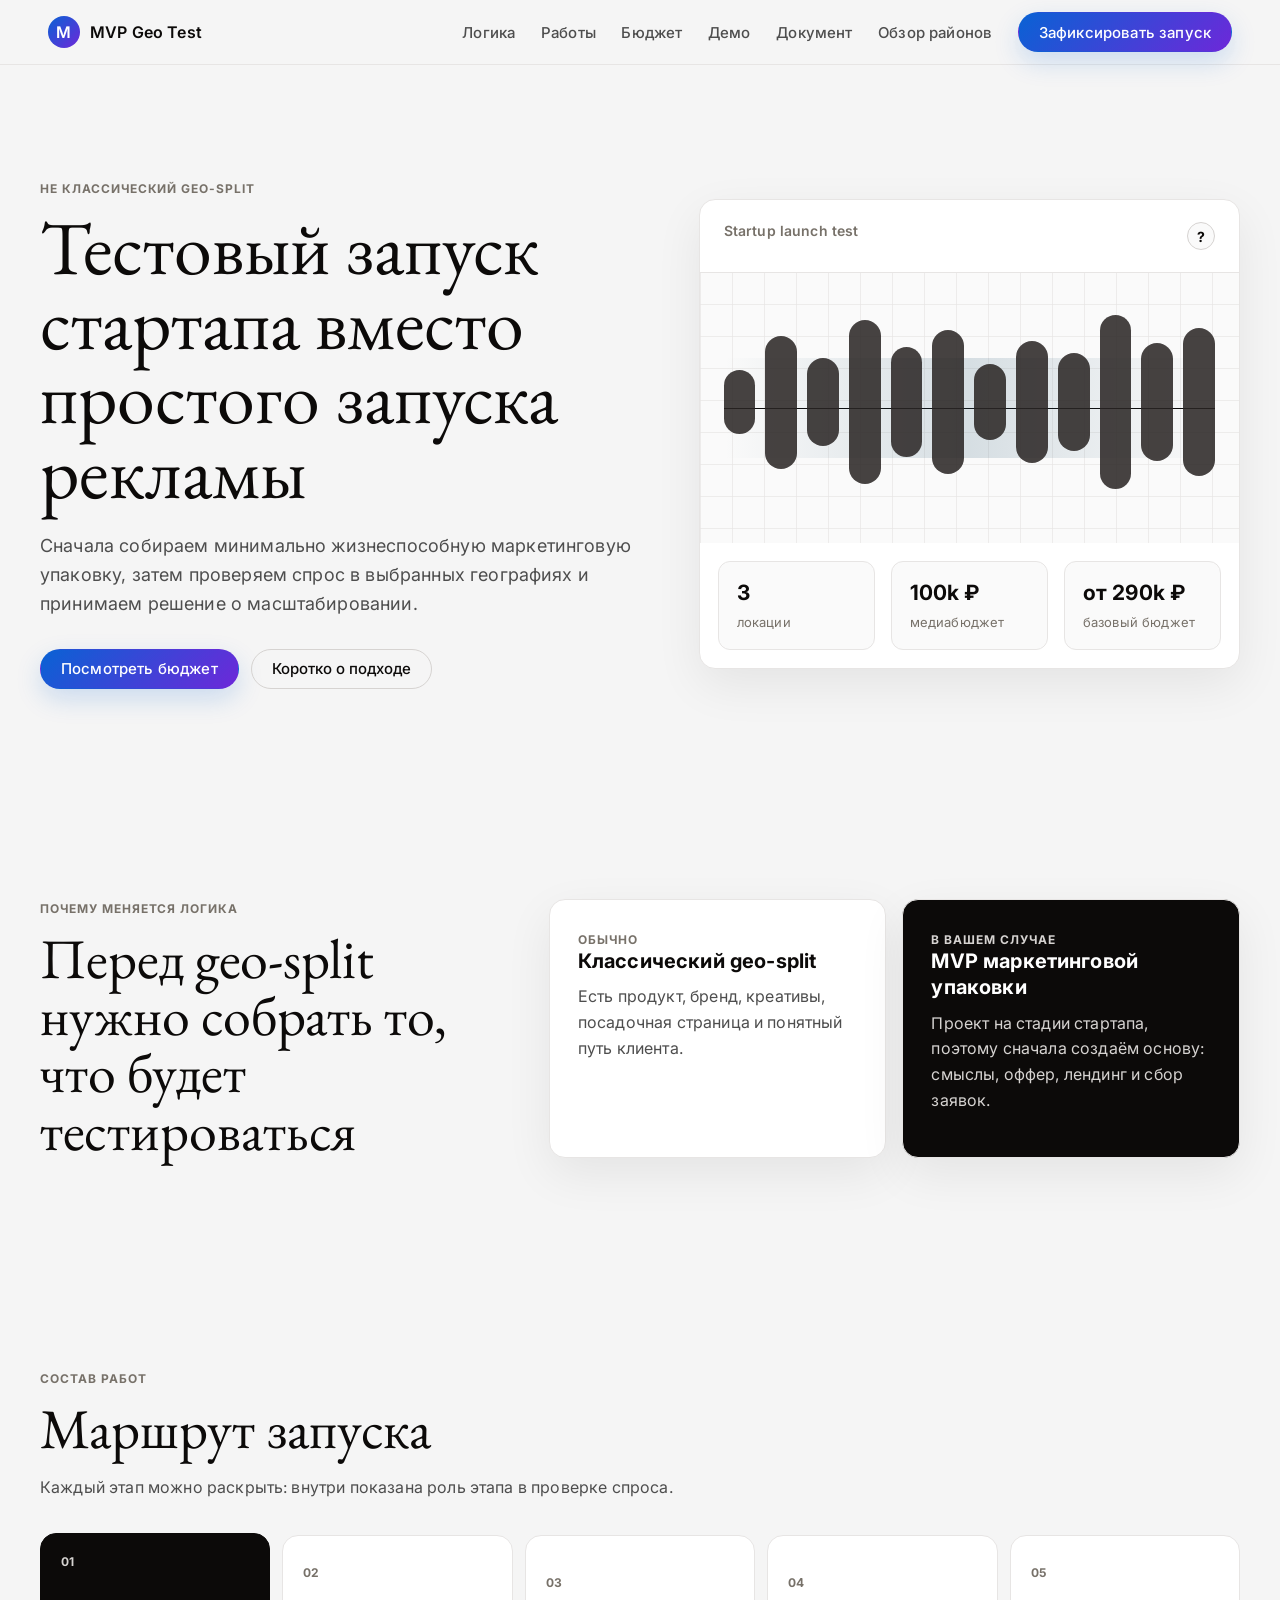
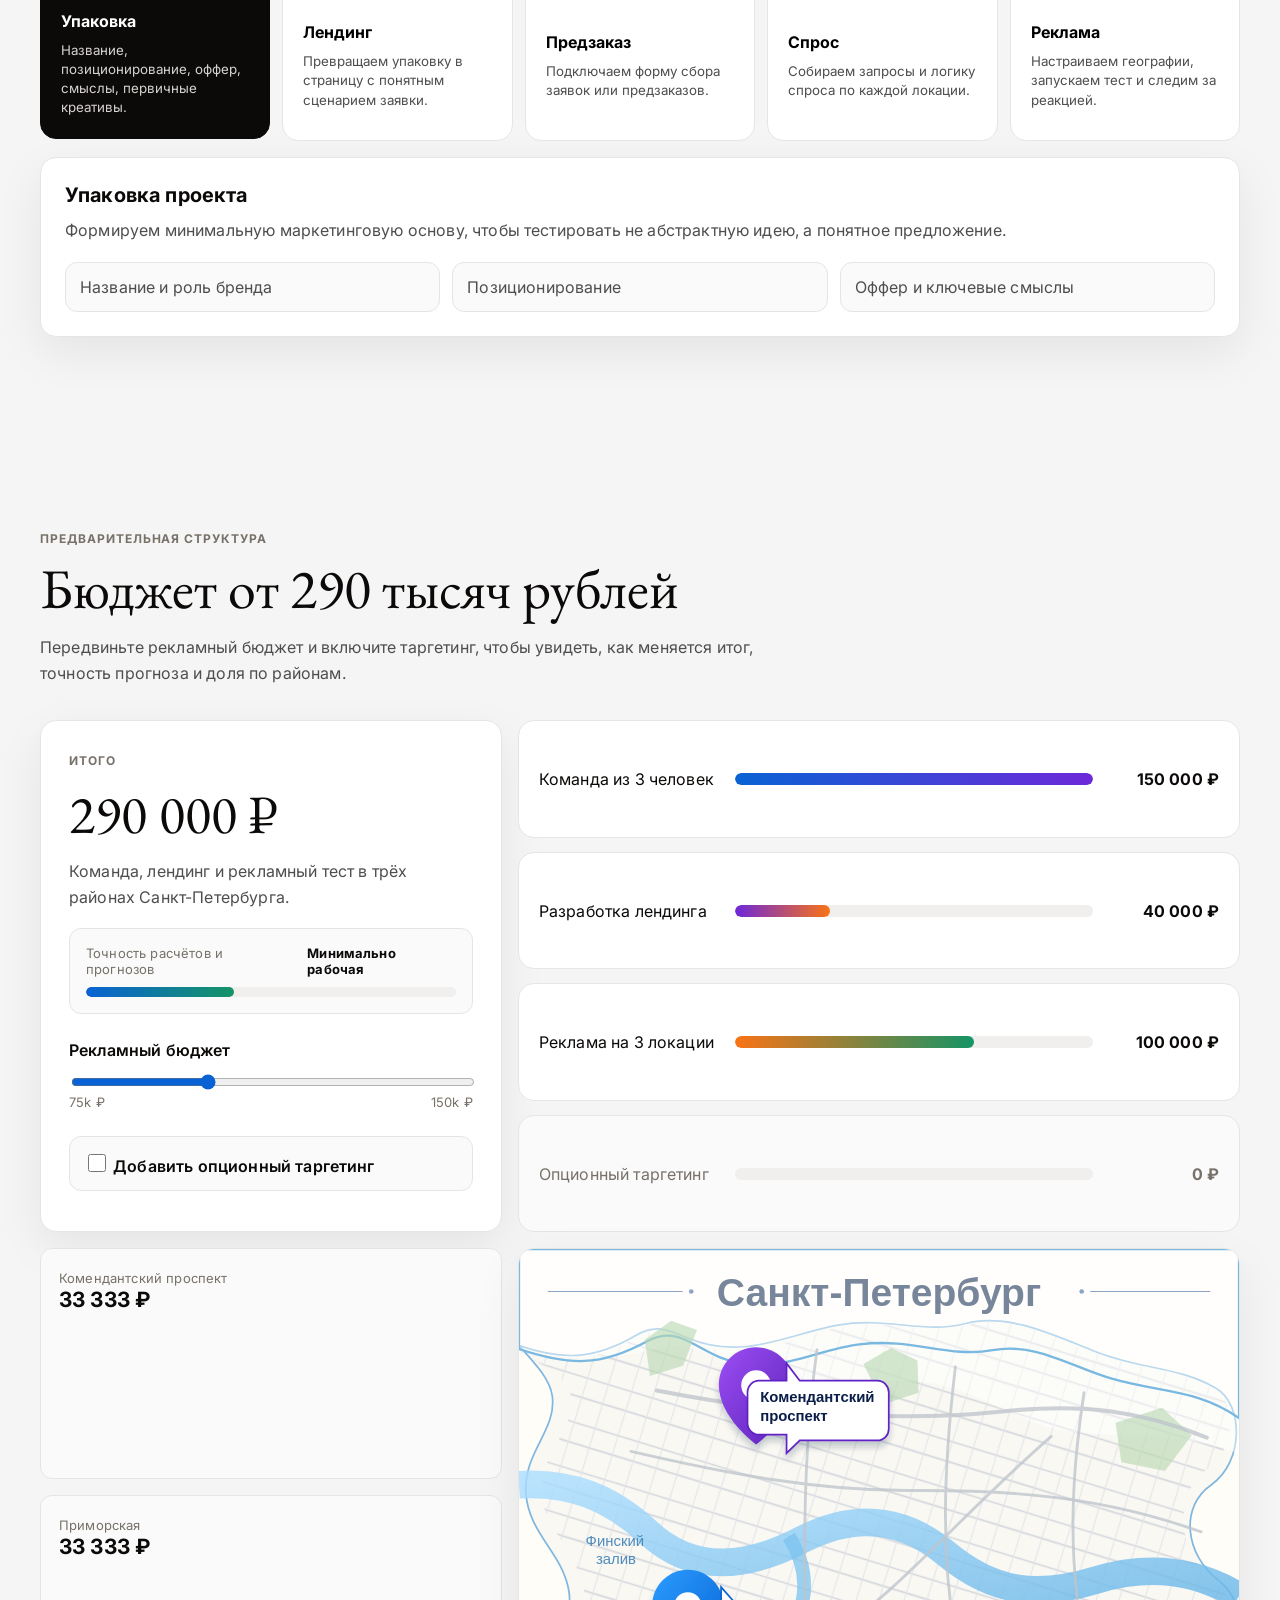
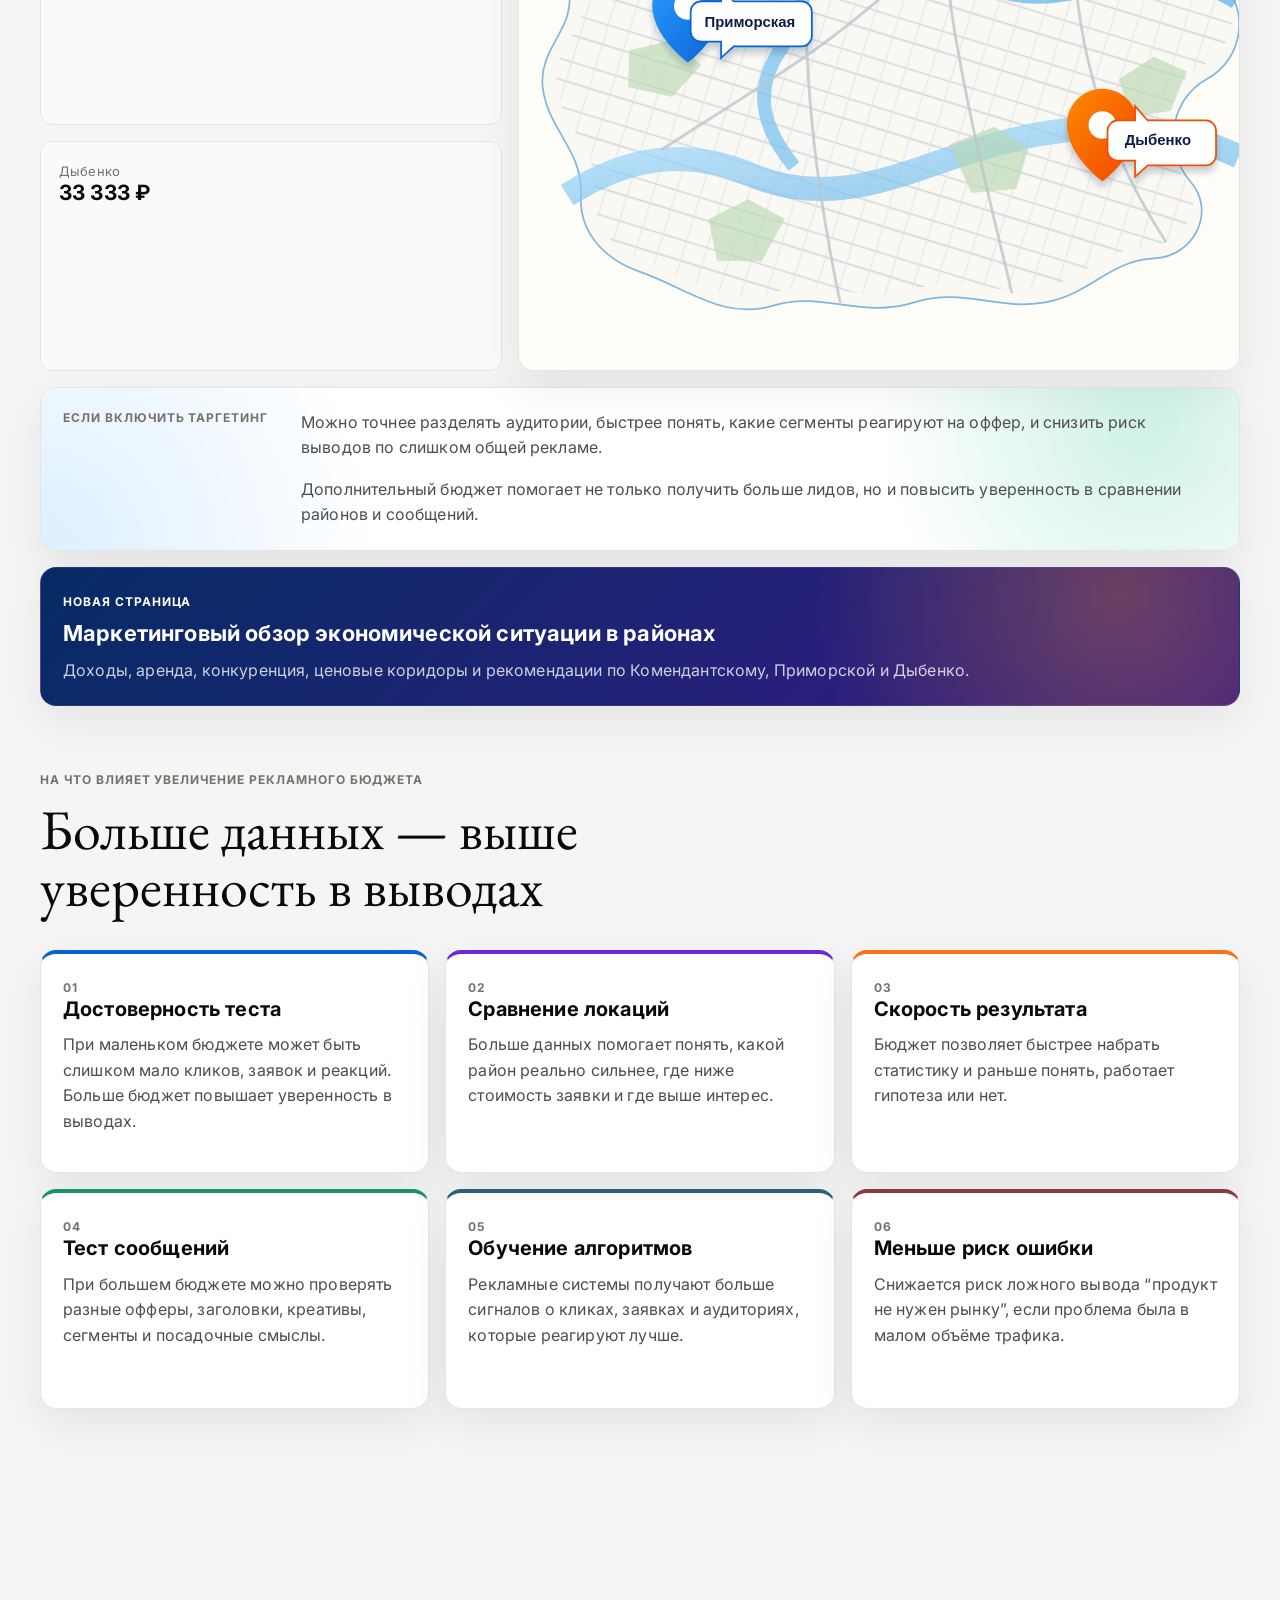
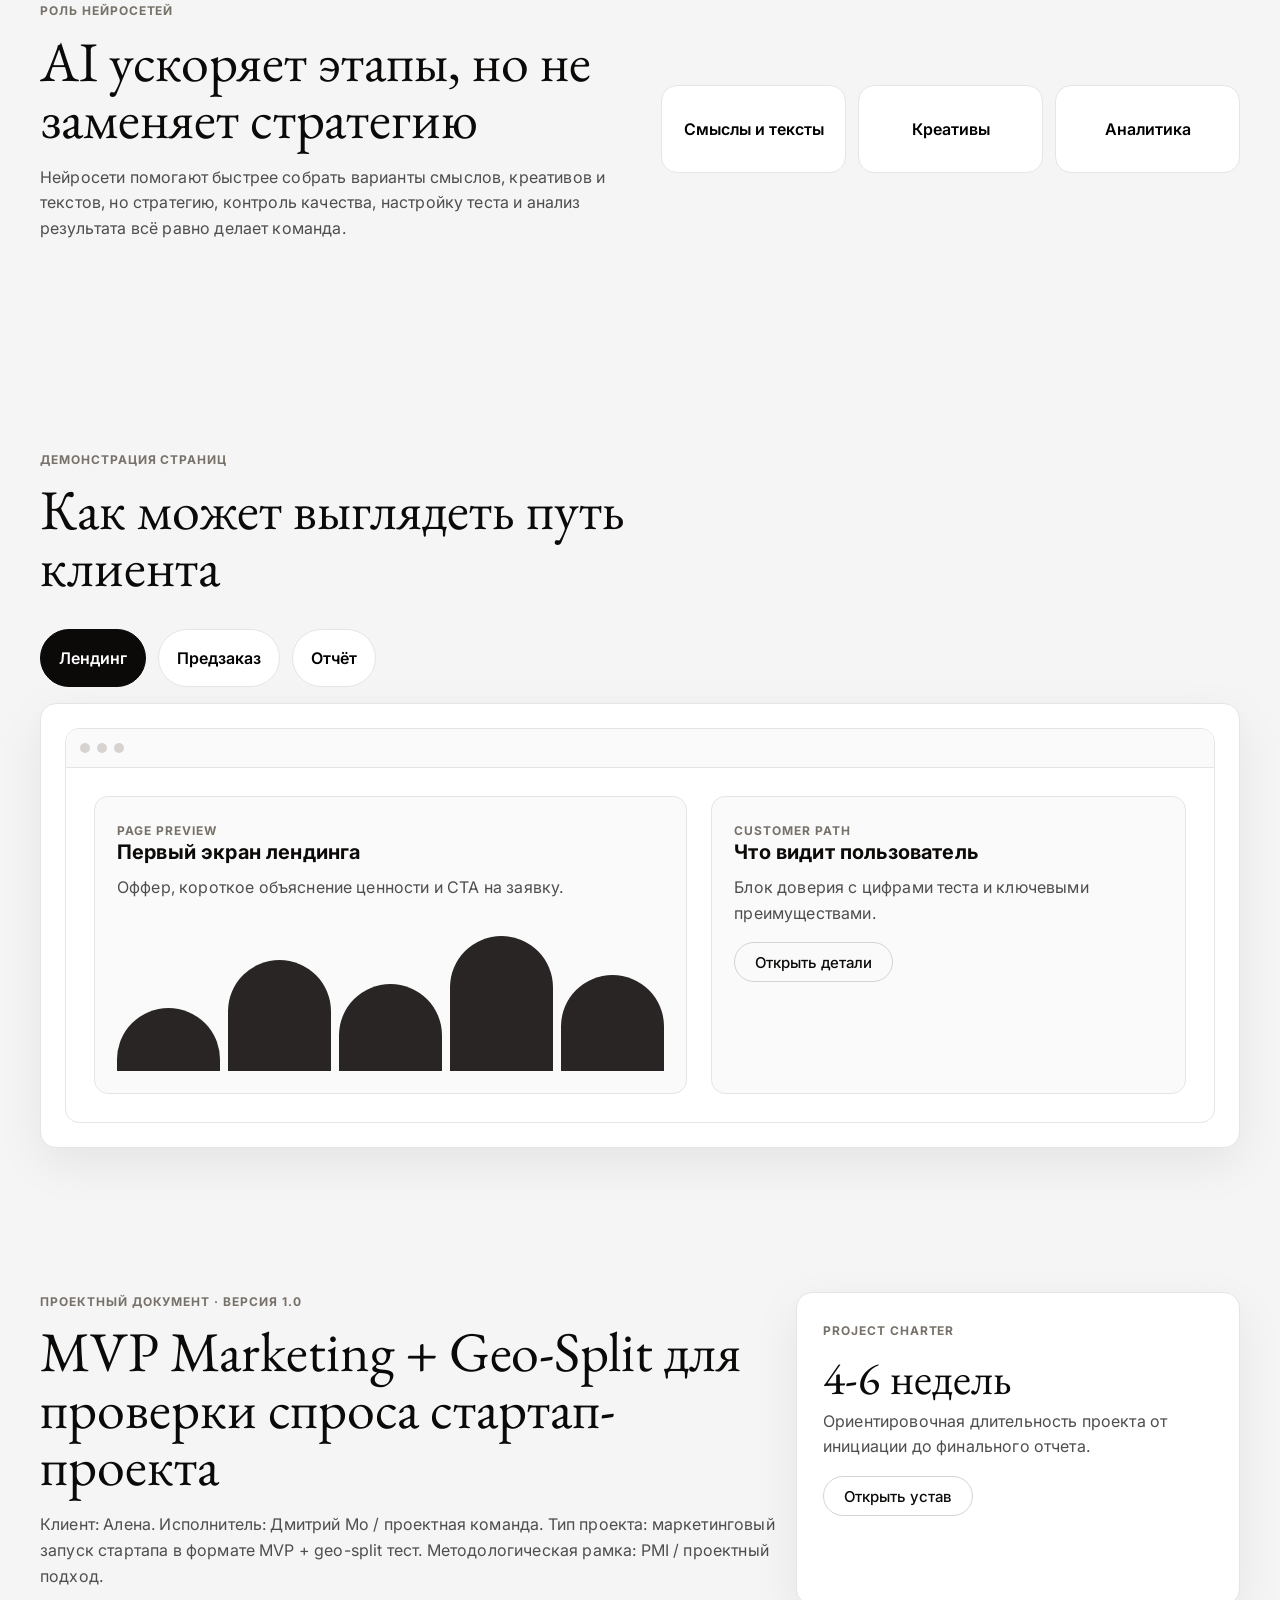
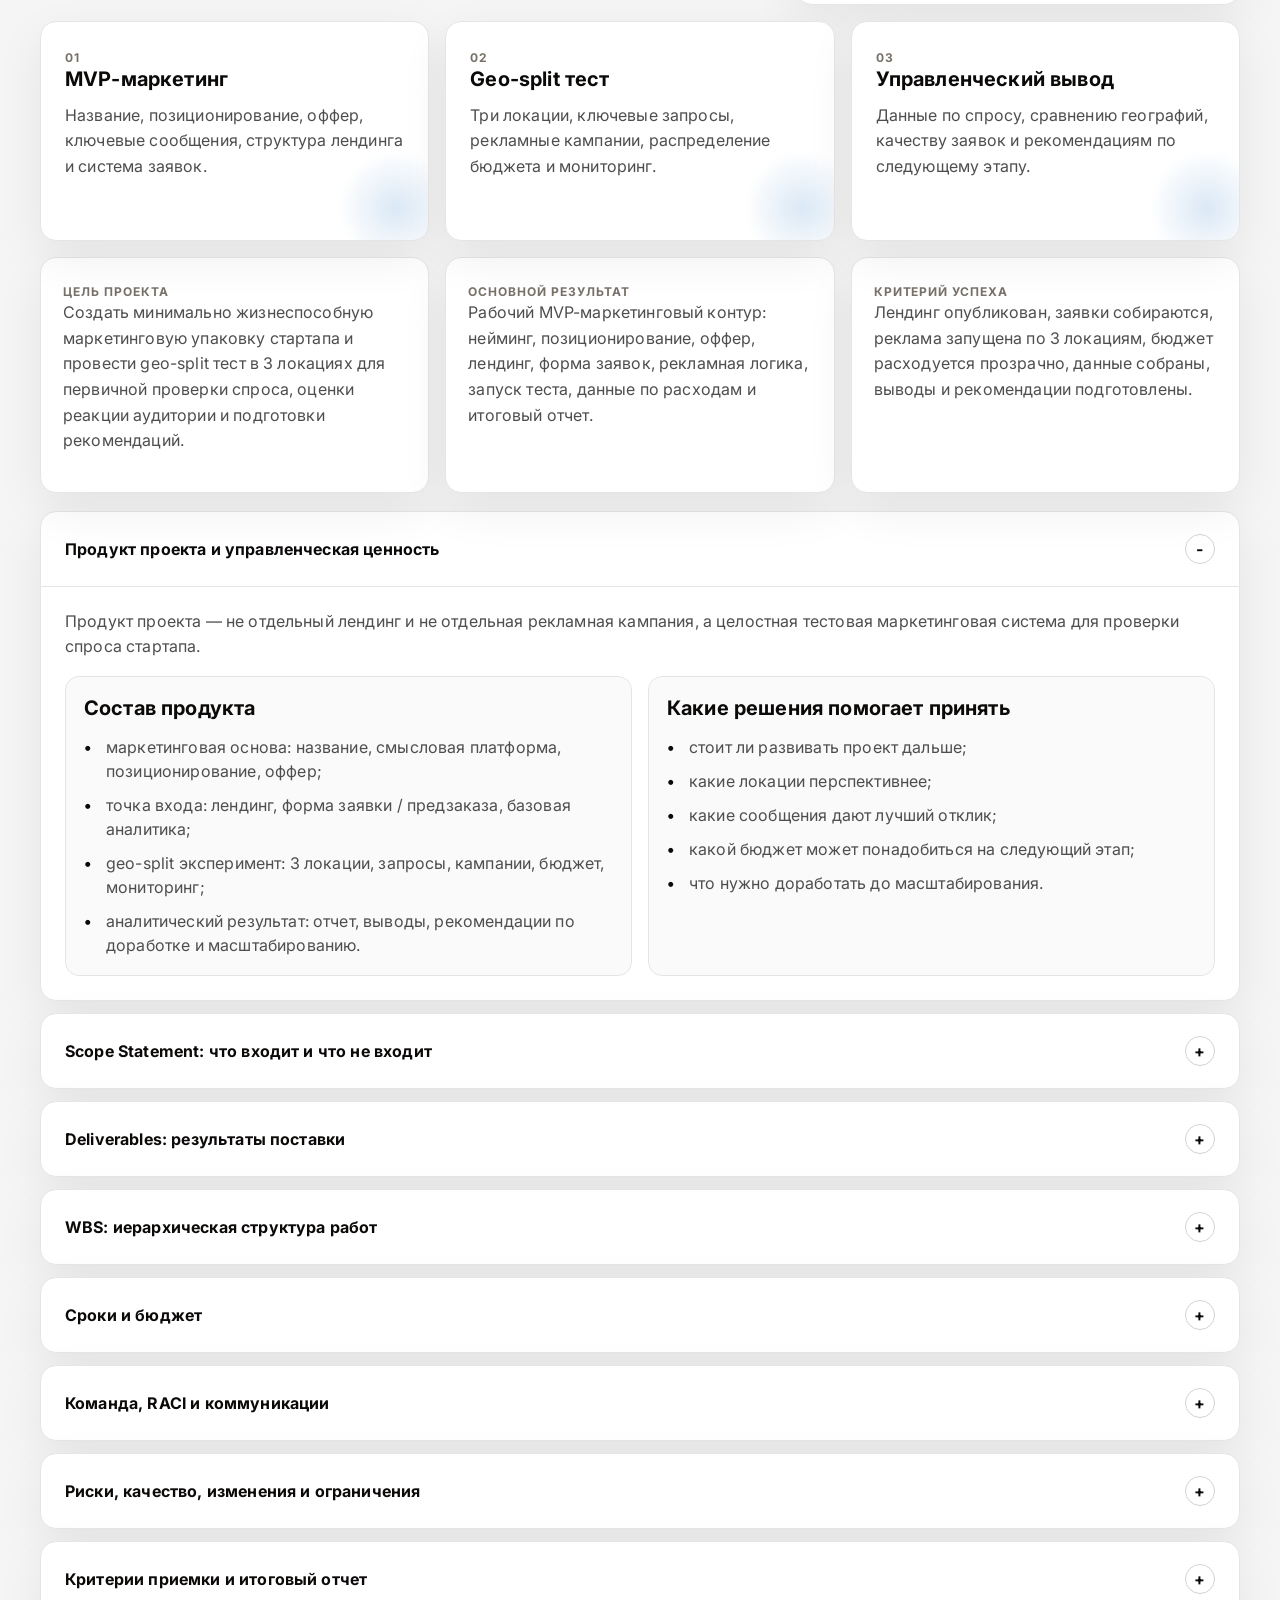
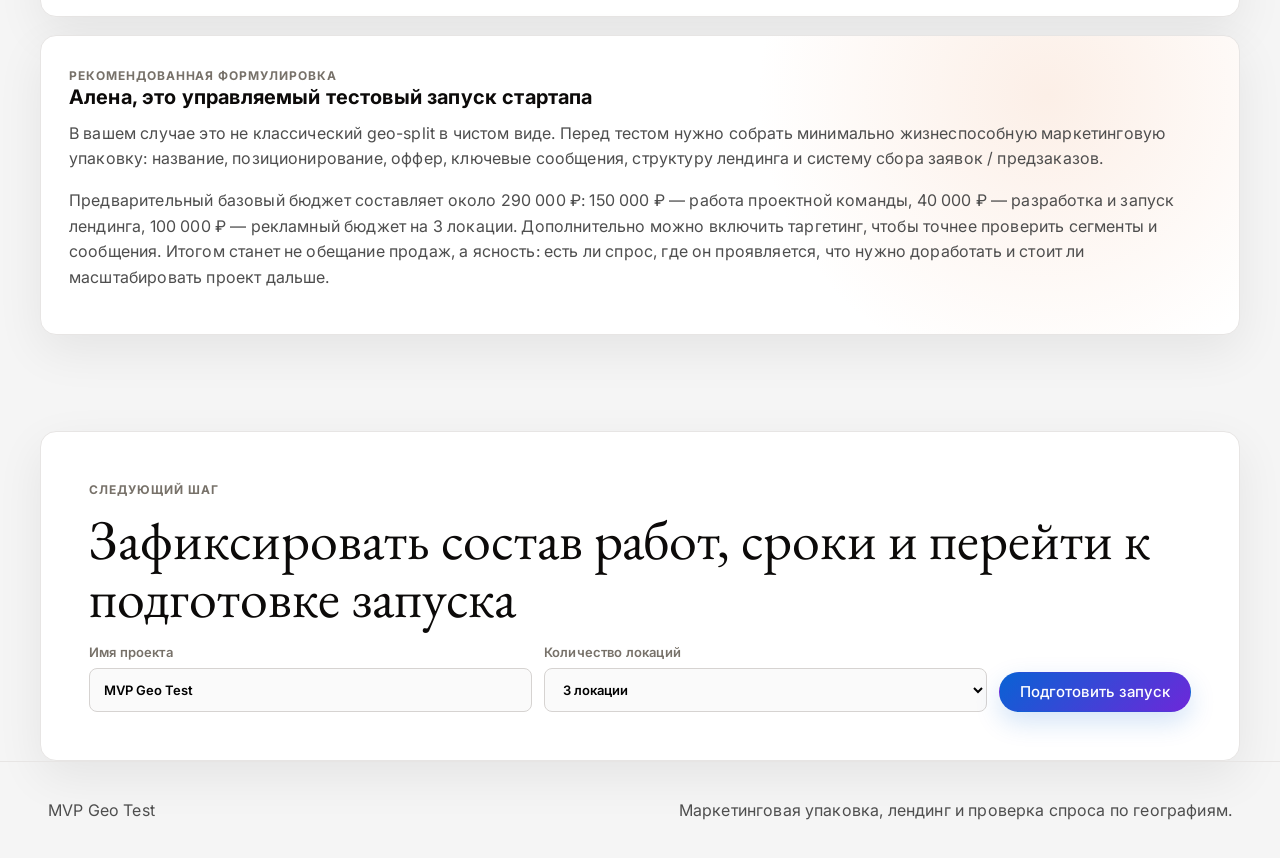
==== commit 53c7ef5f: "Add colorful map and accent styling" ====
--- a/index.html
+++ b/index.html
@@ -220,21 +220,8 @@
               <strong id="loc-c">33 333 ₽</strong>
             </article>
           </div>
-          <div class="spb-map" aria-label="Карта тестовых районов Санкт-Петербурга">
-            <div class="river river-main"></div>
-            <div class="river river-branch"></div>
-            <div class="map-pin pin-kom">
-              <b></b>
-              <span>Комендантский</span>
-            </div>
-            <div class="map-pin pin-prim">
-              <b></b>
-              <span>Приморская</span>
-            </div>
-            <div class="map-pin pin-dyb">
-              <b></b>
-              <span>Дыбенко</span>
-            </div>
+          <div class="map-image-card" aria-label="Карта тестовых районов Санкт-Петербурга">
+            <img src="assets/spb-district-map.svg" alt="Карта Санкт-Петербурга с районами Комендантский проспект, Приморская и Дыбенко" />
           </div>
         </div>
         <div class="target-benefits" id="target-benefits" hidden>
--- a/styles.css
+++ b/styles.css
@@ -11,6 +11,14 @@
   --surface-strong: #f0efed;
   --dark: #0c0a09;
   --success: #16a34a;
+  --blue: #0962d4;
+  --blue-soft: #dff0ff;
+  --purple: #6d28d9;
+  --purple-soft: #eee5ff;
+  --orange: #f97316;
+  --orange-soft: #fff0df;
+  --green: #159466;
+  --green-soft: #dcf7ec;
   --rose: #8f3939;
   --sky: #315f79;
   --mint: #427764;
@@ -83,7 +91,7 @@
   height: 32px;
   place-items: center;
   color: #fff;
-  background: var(--ink);
+  background: linear-gradient(135deg, var(--blue), var(--purple));
   border-radius: 999px;
 }
 
@@ -115,14 +123,39 @@
 .nav-cta,
 .button.primary {
   color: #fff;
-  background: var(--primary);
-  border: 1px solid var(--primary);
+  background: linear-gradient(135deg, var(--blue), var(--purple));
+  border: 1px solid transparent;
+  box-shadow: 0 10px 26px rgba(9, 98, 212, 0.18);
 }
 
 .button.outline {
   color: var(--ink);
   background: transparent;
   border: 1px solid var(--hairline-strong);
+}
+
+.button.accent-blue,
+.button.accent-purple,
+.button.accent-orange,
+.button.accent-green {
+  color: #fff;
+  border: 1px solid transparent;
+}
+
+.button.accent-blue {
+  background: linear-gradient(135deg, #2b9cff, var(--blue));
+}
+
+.button.accent-purple {
+  background: linear-gradient(135deg, #9c4df4, var(--purple));
+}
+
+.button.accent-orange {
+  background: linear-gradient(135deg, #ff9f1c, var(--orange));
+}
+
+.button.accent-green {
+  background: linear-gradient(135deg, #24c58a, var(--green));
 }
 
 .nav-cta:hover,
@@ -491,7 +524,7 @@
 
 input[type="range"] {
   width: 100%;
-  accent-color: var(--ink);
+  accent-color: var(--blue);
 }
 
 .confidence-meter {
@@ -529,7 +562,7 @@
   display: block;
   width: 30%;
   height: 100%;
-  background: var(--ink);
+  background: linear-gradient(90deg, var(--blue), var(--green));
   border-radius: inherit;
   transition: width 180ms ease;
 }
@@ -556,7 +589,7 @@
 .toggle-row input {
   width: 18px;
   height: 18px;
-  accent-color: var(--ink);
+  accent-color: var(--purple);
 }
 
 .target-options {
@@ -594,9 +627,21 @@
   display: block;
   width: 20%;
   height: 100%;
-  background: var(--ink);
+  background: linear-gradient(90deg, var(--blue), var(--purple));
   border-radius: inherit;
   transition: width 180ms ease;
+}
+
+.budget-row:nth-child(2) i {
+  background: linear-gradient(90deg, var(--purple), var(--orange));
+}
+
+.budget-row:nth-child(3) i {
+  background: linear-gradient(90deg, var(--orange), var(--green));
+}
+
+.budget-row:nth-child(4) i {
+  background: linear-gradient(90deg, var(--blue), var(--green));
 }
 
 .budget-row b {
@@ -712,6 +757,22 @@
   bottom: 22%;
 }
 
+.map-image-card {
+  overflow: hidden;
+  background: var(--surface);
+  border: 1px solid var(--hairline);
+  border-radius: 16px;
+  box-shadow: var(--shadow);
+  aspect-ratio: 1 / 1;
+}
+
+.map-image-card img {
+  display: block;
+  width: 100%;
+  height: auto;
+  object-fit: contain;
+}
+
 .target-benefits {
   display: grid;
   grid-template-columns: 220px 1fr;
@@ -719,7 +780,8 @@
   margin-top: 16px;
   padding: 22px;
   background:
-    radial-gradient(circle at 92% 20%, rgba(167, 229, 211, 0.32), transparent 24%),
+    radial-gradient(circle at 92% 20%, rgba(36, 197, 138, 0.22), transparent 24%),
+    radial-gradient(circle at 0% 100%, rgba(43, 156, 255, 0.16), transparent 28%),
     var(--surface);
   border: 1px solid var(--hairline);
   border-radius: 16px;
@@ -734,8 +796,10 @@
   display: block;
   margin-top: 16px;
   padding: 22px;
-  background: var(--ink);
-  border: 1px solid var(--ink);
+  background:
+    radial-gradient(circle at 90% 20%, rgba(255, 159, 28, 0.28), transparent 28%),
+    linear-gradient(135deg, #062b64, #391a86);
+  border: 1px solid rgba(255, 255, 255, 0.08);
   border-radius: 16px;
   box-shadow: var(--shadow);
 }
@@ -775,6 +839,36 @@
   border: 1px solid var(--hairline);
   border-radius: 16px;
   box-shadow: var(--shadow);
+}
+
+.impact-grid article:nth-child(1),
+.pricing-matrix article:nth-child(1),
+.market-kpis article:nth-child(1) {
+  border-top: 4px solid var(--blue);
+}
+
+.impact-grid article:nth-child(2),
+.pricing-matrix article:nth-child(2),
+.market-kpis article:nth-child(2) {
+  border-top: 4px solid var(--purple);
+}
+
+.impact-grid article:nth-child(3),
+.pricing-matrix article:nth-child(3),
+.market-kpis article:nth-child(3) {
+  border-top: 4px solid var(--orange);
+}
+
+.impact-grid article:nth-child(4) {
+  border-top: 4px solid var(--green);
+}
+
+.impact-grid article:nth-child(5) {
+  border-top: 4px solid var(--sky);
+}
+
+.impact-grid article:nth-child(6) {
+  border-top: 4px solid var(--rose);
 }
 
 .impact-grid span {
@@ -1186,6 +1280,9 @@
 
 .market-score-card {
   padding: 30px;
+  background:
+    radial-gradient(circle at 88% 18%, rgba(43, 156, 255, 0.2), transparent 30%),
+    var(--surface);
 }
 
 .market-score-card strong {
@@ -1247,7 +1344,9 @@
 
 .rank-card.is-best {
   color: #fff;
-  background: var(--ink);
+  background:
+    radial-gradient(circle at 92% 92%, rgba(43, 156, 255, 0.28), transparent 34%),
+    linear-gradient(135deg, #061f49, #082347);
 }
 
 .rank-card.is-best p,
@@ -1284,8 +1383,16 @@
 .rank-bars em {
   display: block;
   height: 100%;
-  background: currentColor;
+  background: linear-gradient(90deg, var(--blue), var(--purple));
   border-radius: inherit;
+}
+
+.rank-card:nth-child(2) .rank-bars em {
+  background: linear-gradient(90deg, var(--orange), var(--green));
+}
+
+.rank-card:nth-child(3) .rank-bars em {
+  background: linear-gradient(90deg, var(--purple), var(--orange));
 }
 
 .market-map-grid {
@@ -1297,6 +1404,10 @@
   min-height: 420px;
 }
 
+.market-map img {
+  min-height: 0;
+}
+
 .market-insights {
   display: grid;
   gap: 16px;
@@ -1304,6 +1415,21 @@
 
 .market-insights article {
   padding: 22px;
+}
+
+.market-insights article:nth-child(1) {
+  background: linear-gradient(135deg, var(--blue-soft), #fff);
+  border-color: rgba(9, 98, 212, 0.2);
+}
+
+.market-insights article:nth-child(2) {
+  background: linear-gradient(135deg, var(--purple-soft), #fff);
+  border-color: rgba(109, 40, 217, 0.2);
+}
+
+.market-insights article:nth-child(3) {
+  background: linear-gradient(135deg, var(--orange-soft), #fff);
+  border-color: rgba(249, 115, 22, 0.2);
 }
 
 .market-table table {
@@ -1317,6 +1443,18 @@
 .pricing-matrix article,
 .recommendation-grid article {
   padding: 24px;
+}
+
+.recommendation-grid article:nth-child(1) {
+  border-top: 4px solid var(--blue);
+}
+
+.recommendation-grid article:nth-child(2) {
+  border-top: 4px solid var(--orange);
+}
+
+.recommendation-grid article:nth-child(3) {
+  border-top: 4px solid var(--purple);
 }
 
 .pricing-matrix h3 {
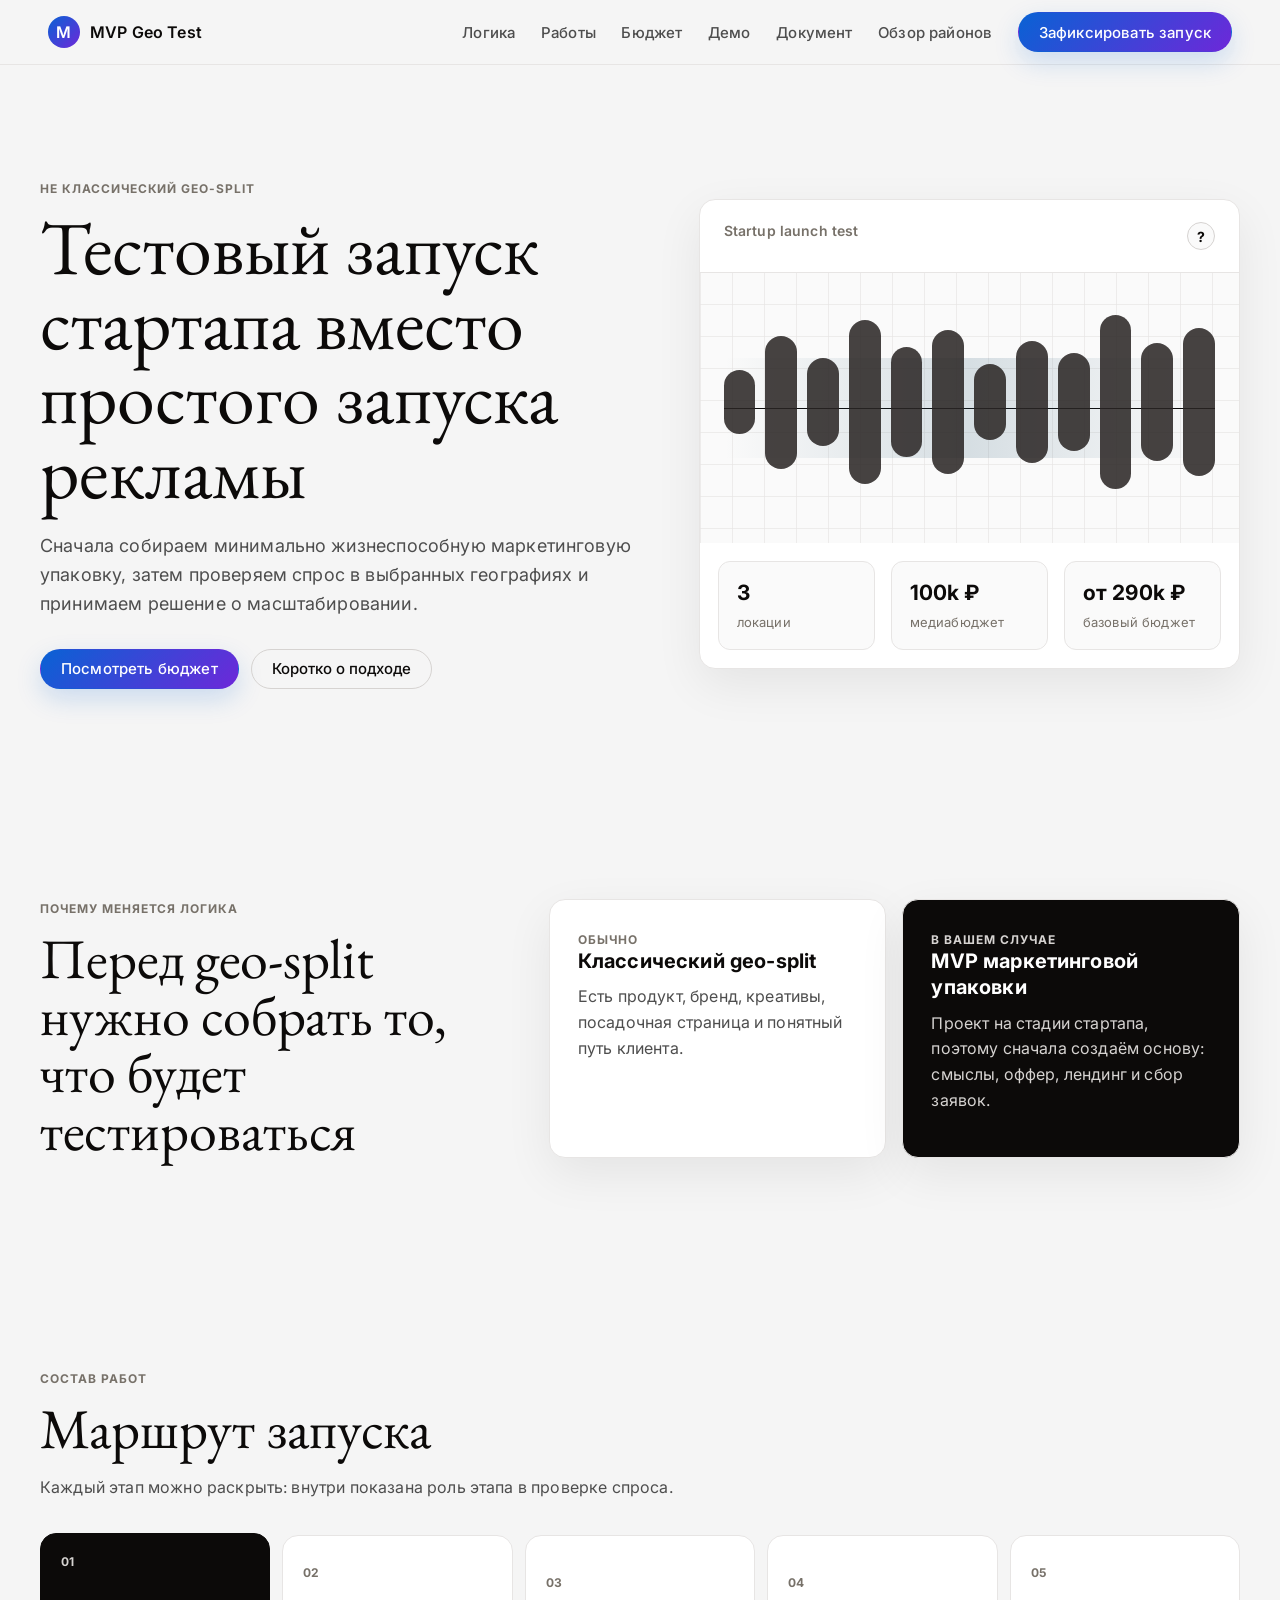
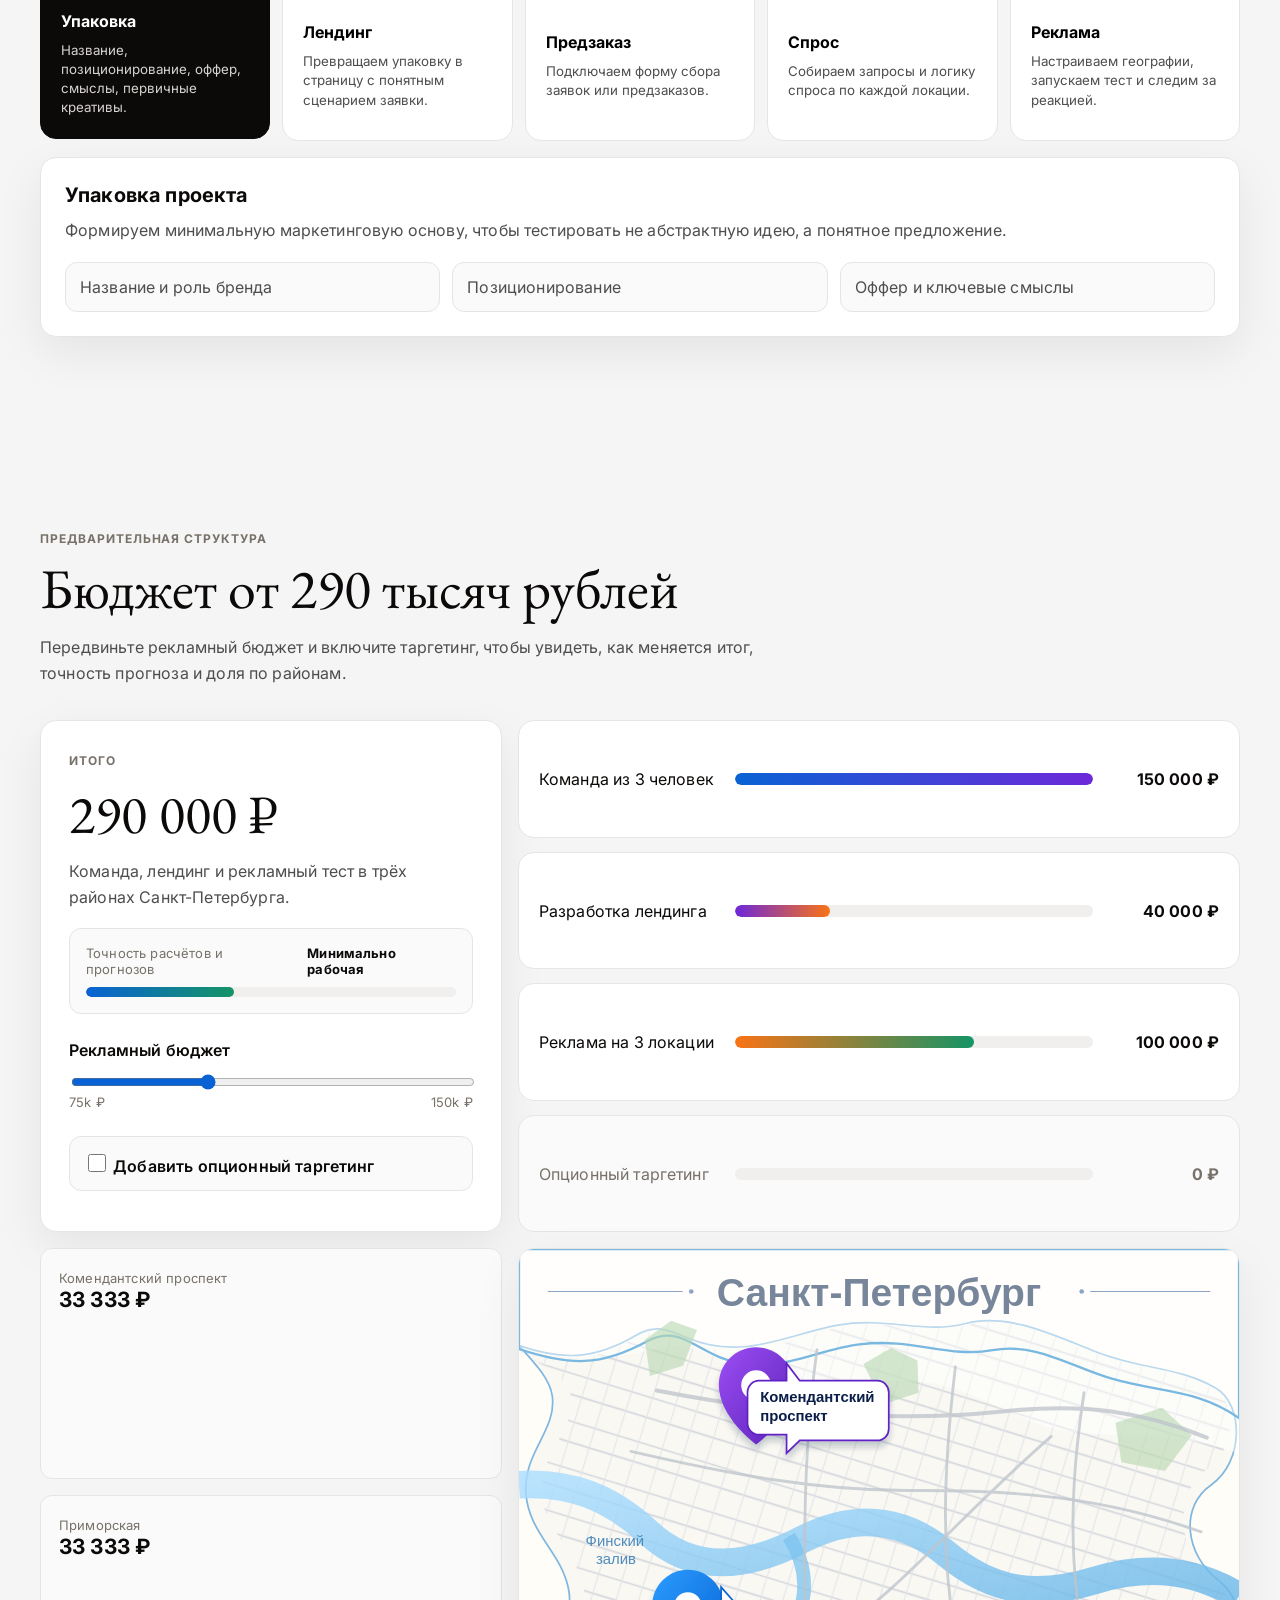
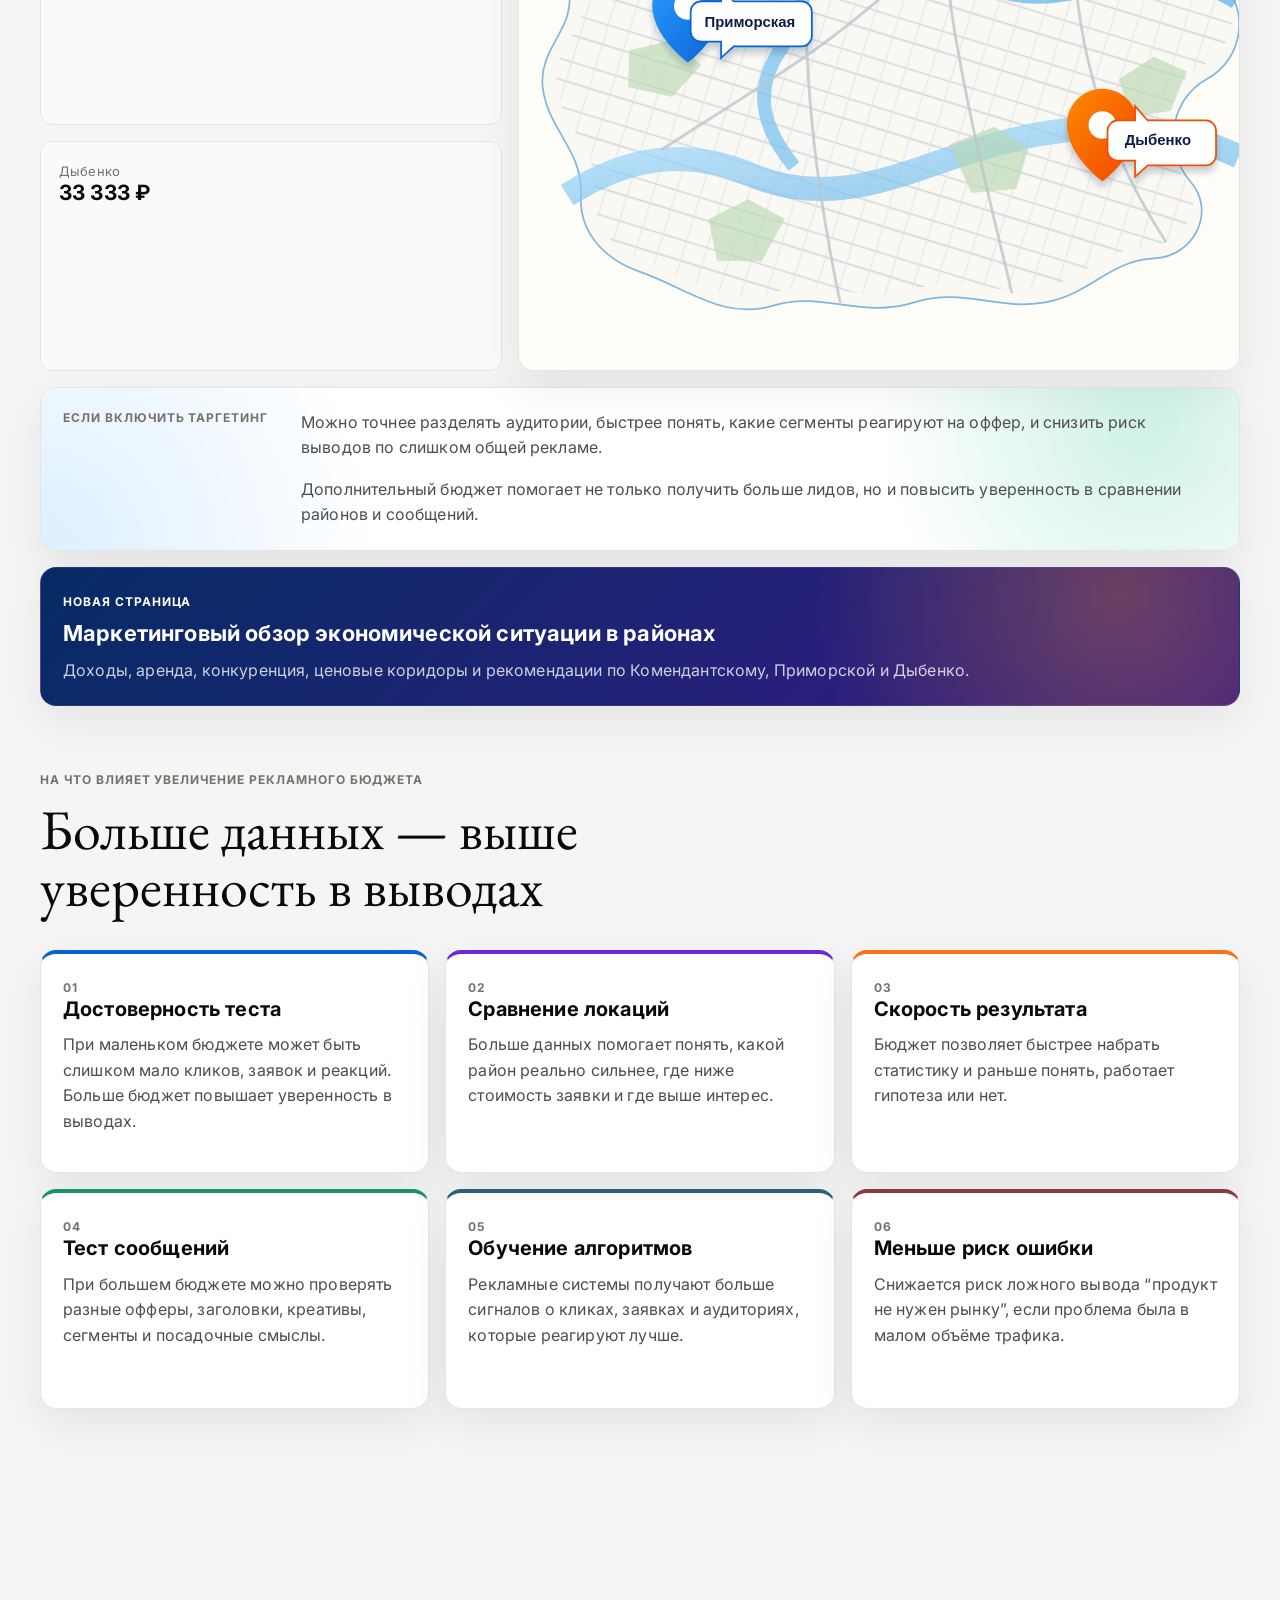
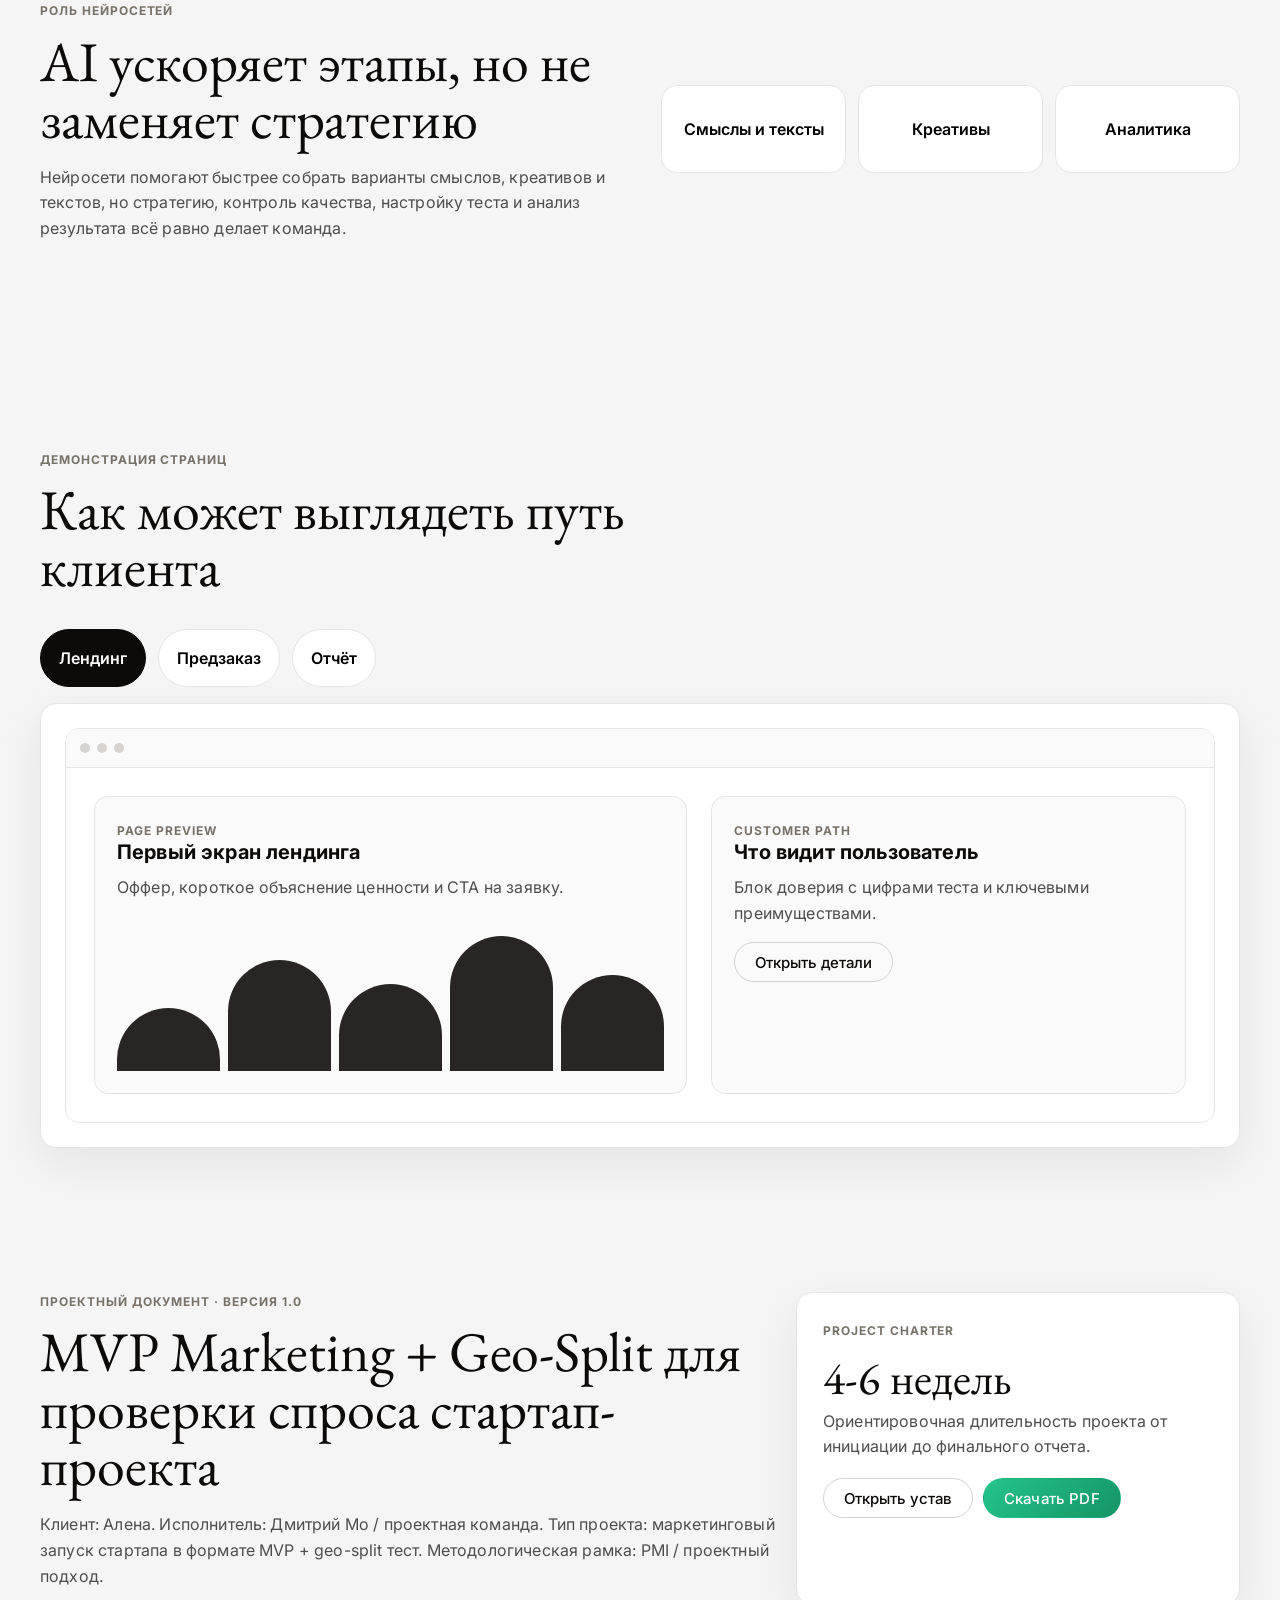
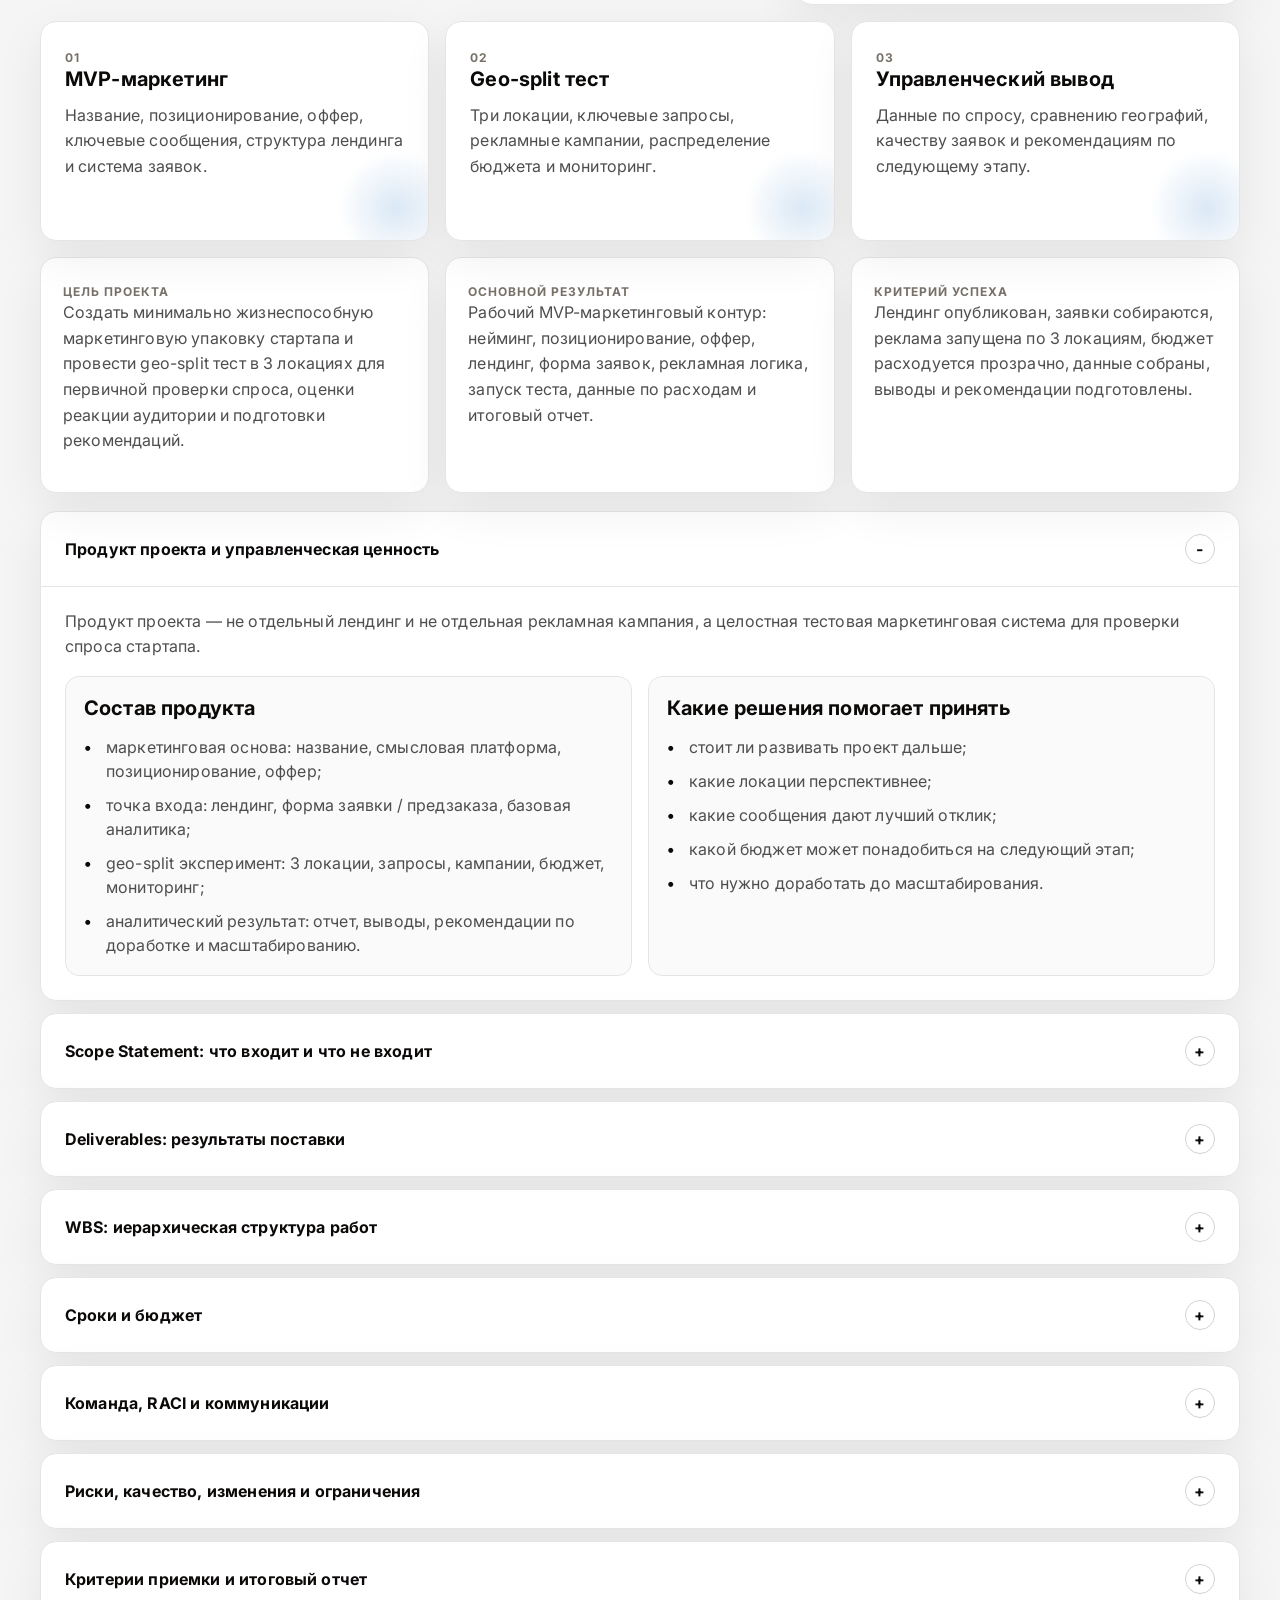
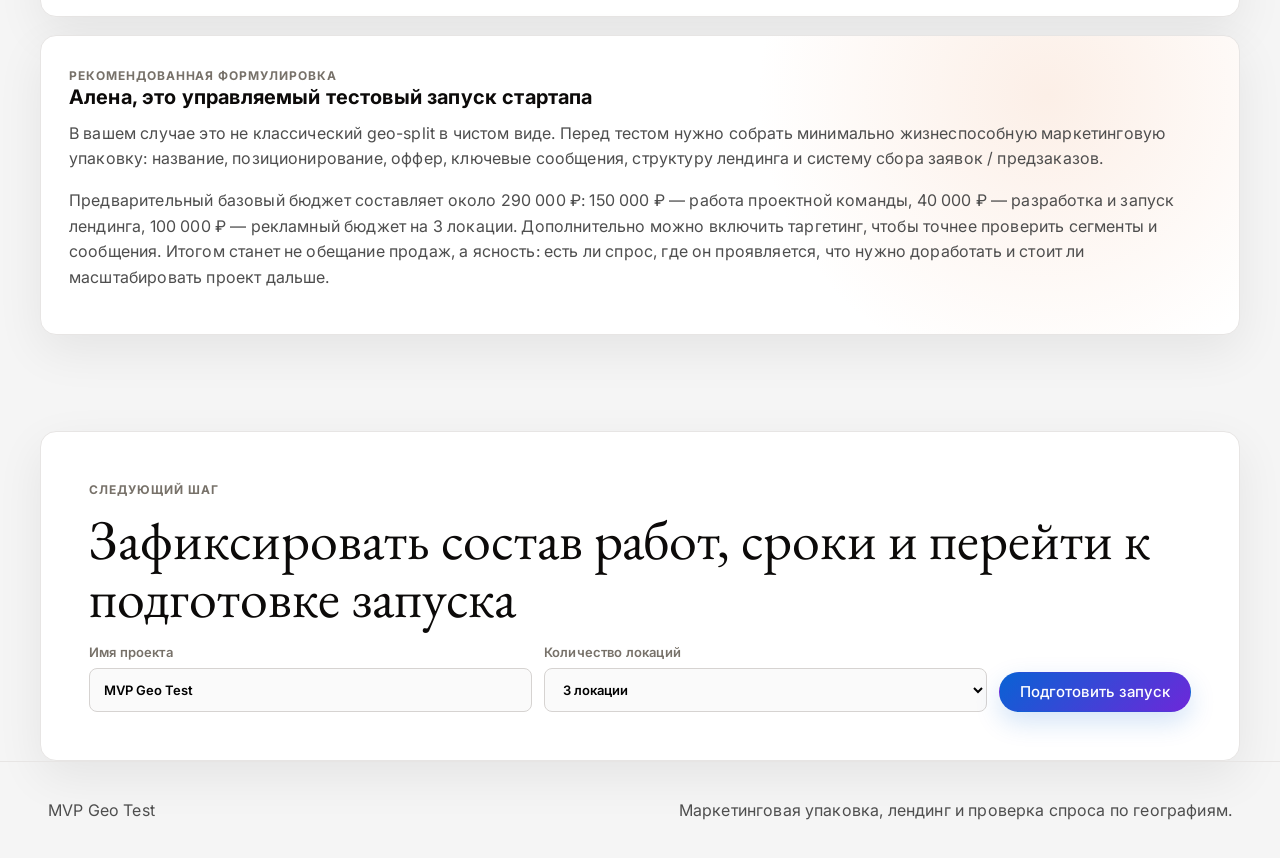
==== commit 1d6a73e1: "Add downloadable project document" ====
--- a/index.html
+++ b/index.html
@@ -296,7 +296,16 @@
             <span class="badge">Project Charter</span>
             <strong>4-6 недель</strong>
             <p>Ориентировочная длительность проекта от инициации до финального отчета.</p>
-            <button class="button outline" type="button" data-modal="charter-modal">Открыть устав</button>
+            <div class="doc-actions">
+              <button class="button outline" type="button" data-modal="charter-modal">Открыть устав</button>
+              <a
+                class="button accent-green"
+                href="assets/project-document-mvp-geo-split.pdf"
+                download="Проектный документ MVP Marketing + Geo-Split.pdf"
+              >
+                Скачать PDF
+              </a>
+            </div>
           </div>
         </div>
 
--- a/styles.css
+++ b/styles.css
@@ -1024,6 +1024,13 @@
   line-height: 1;
 }
 
+.doc-actions {
+  display: flex;
+  flex-wrap: wrap;
+  gap: 10px;
+  margin-top: 18px;
+}
+
 .doc-flow {
   grid-template-columns: repeat(3, 1fr);
   margin-bottom: 16px;
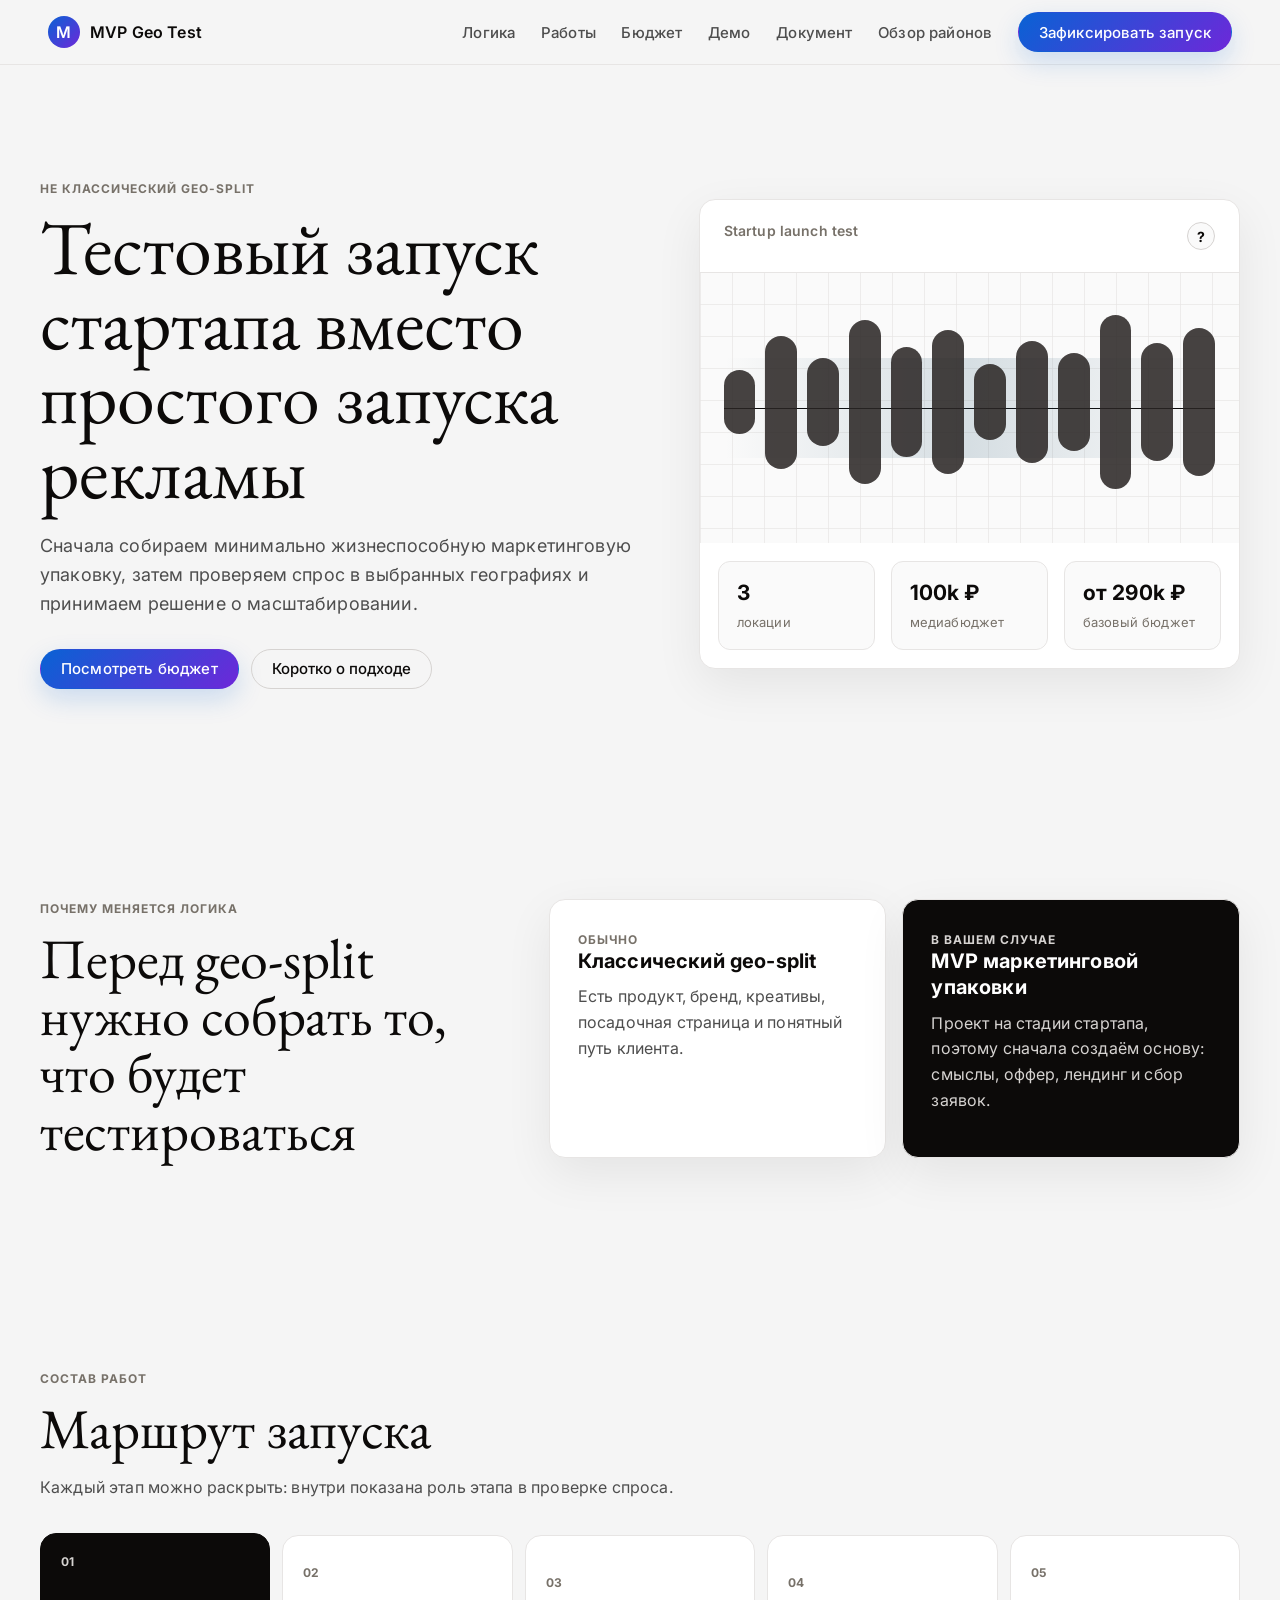
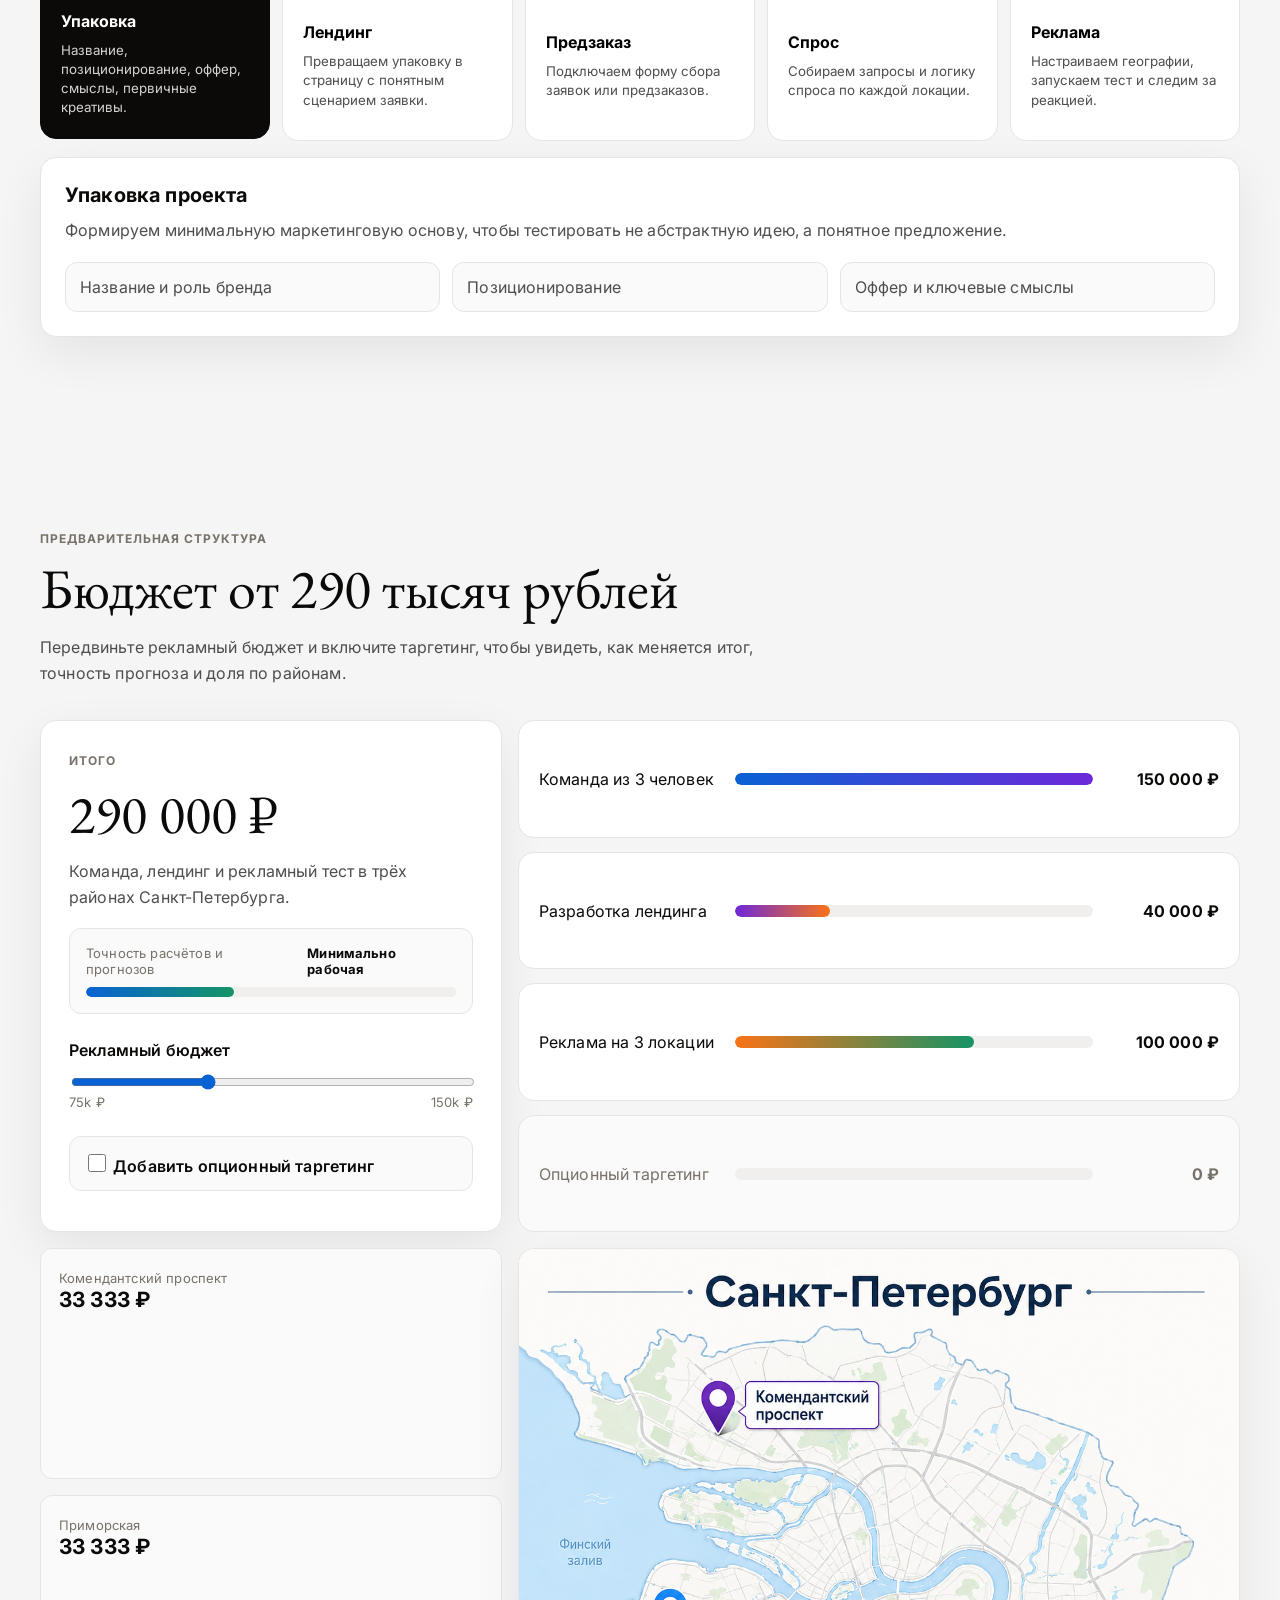
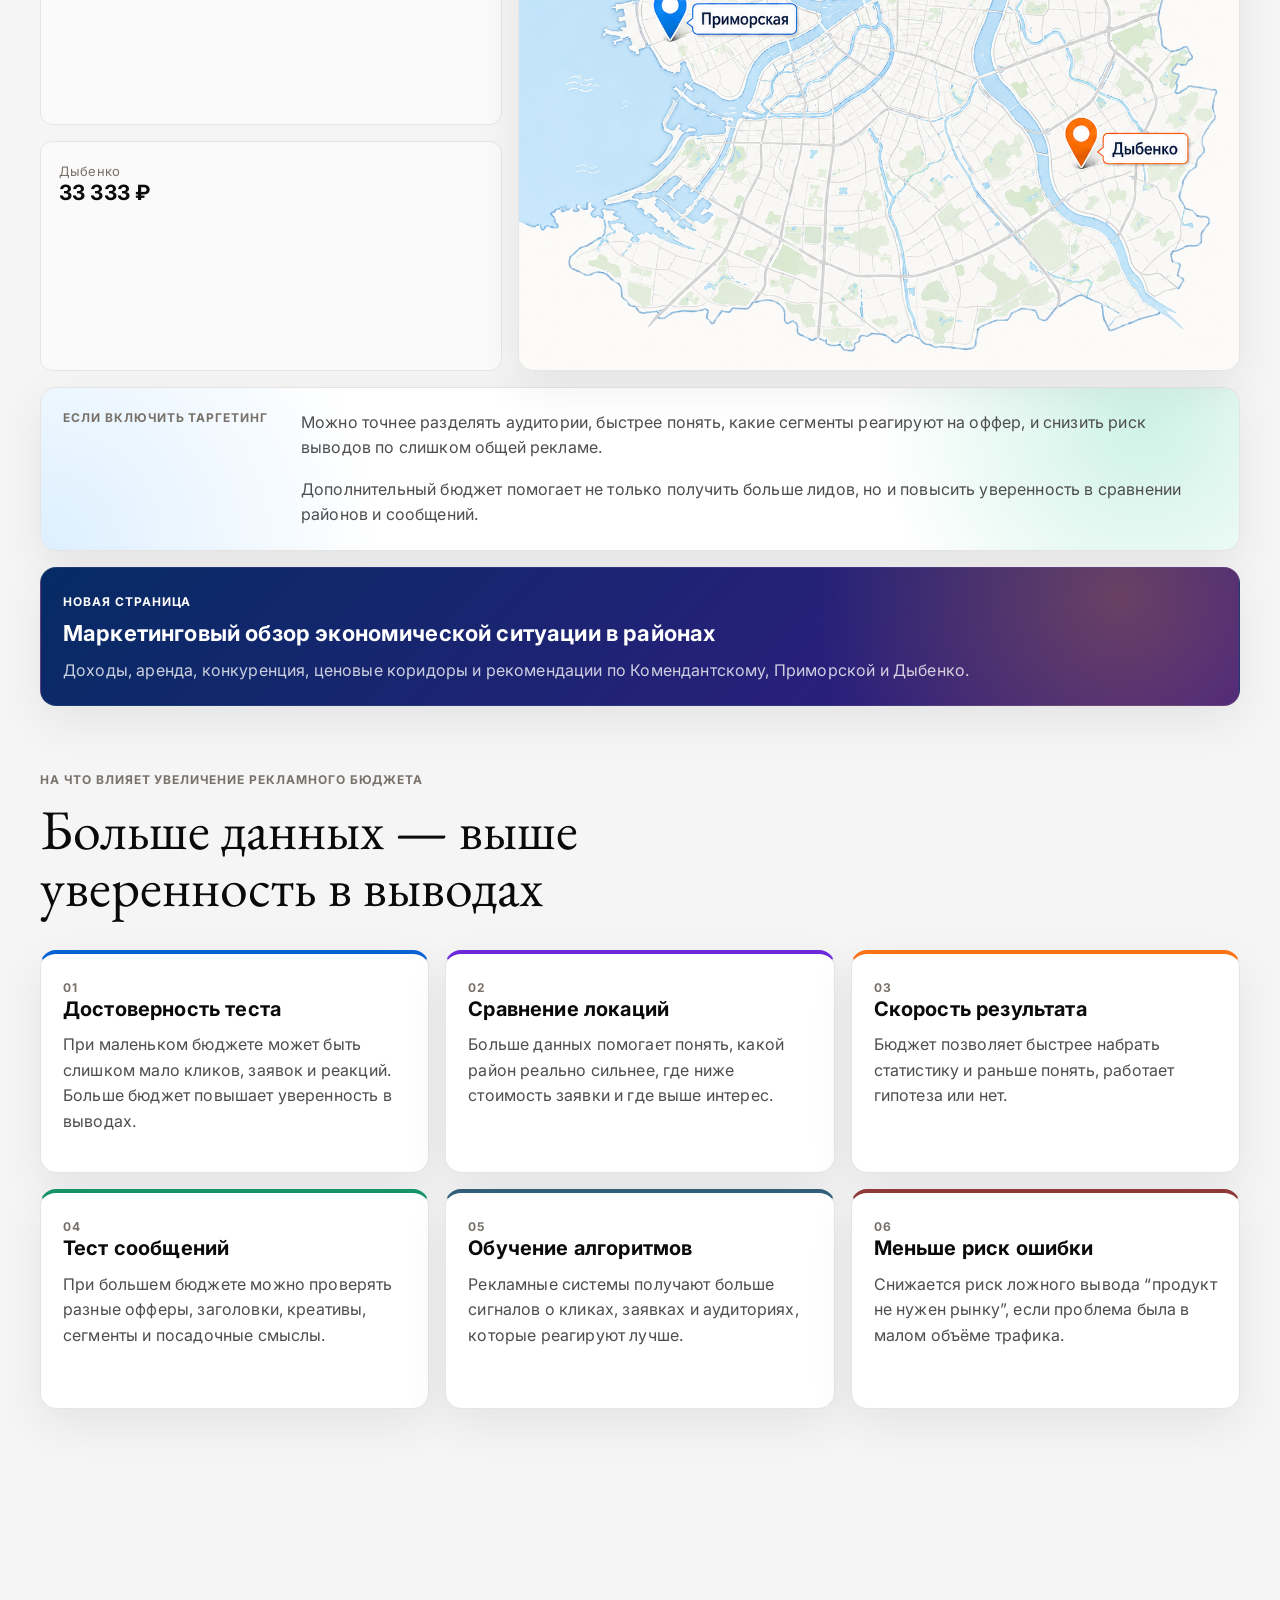
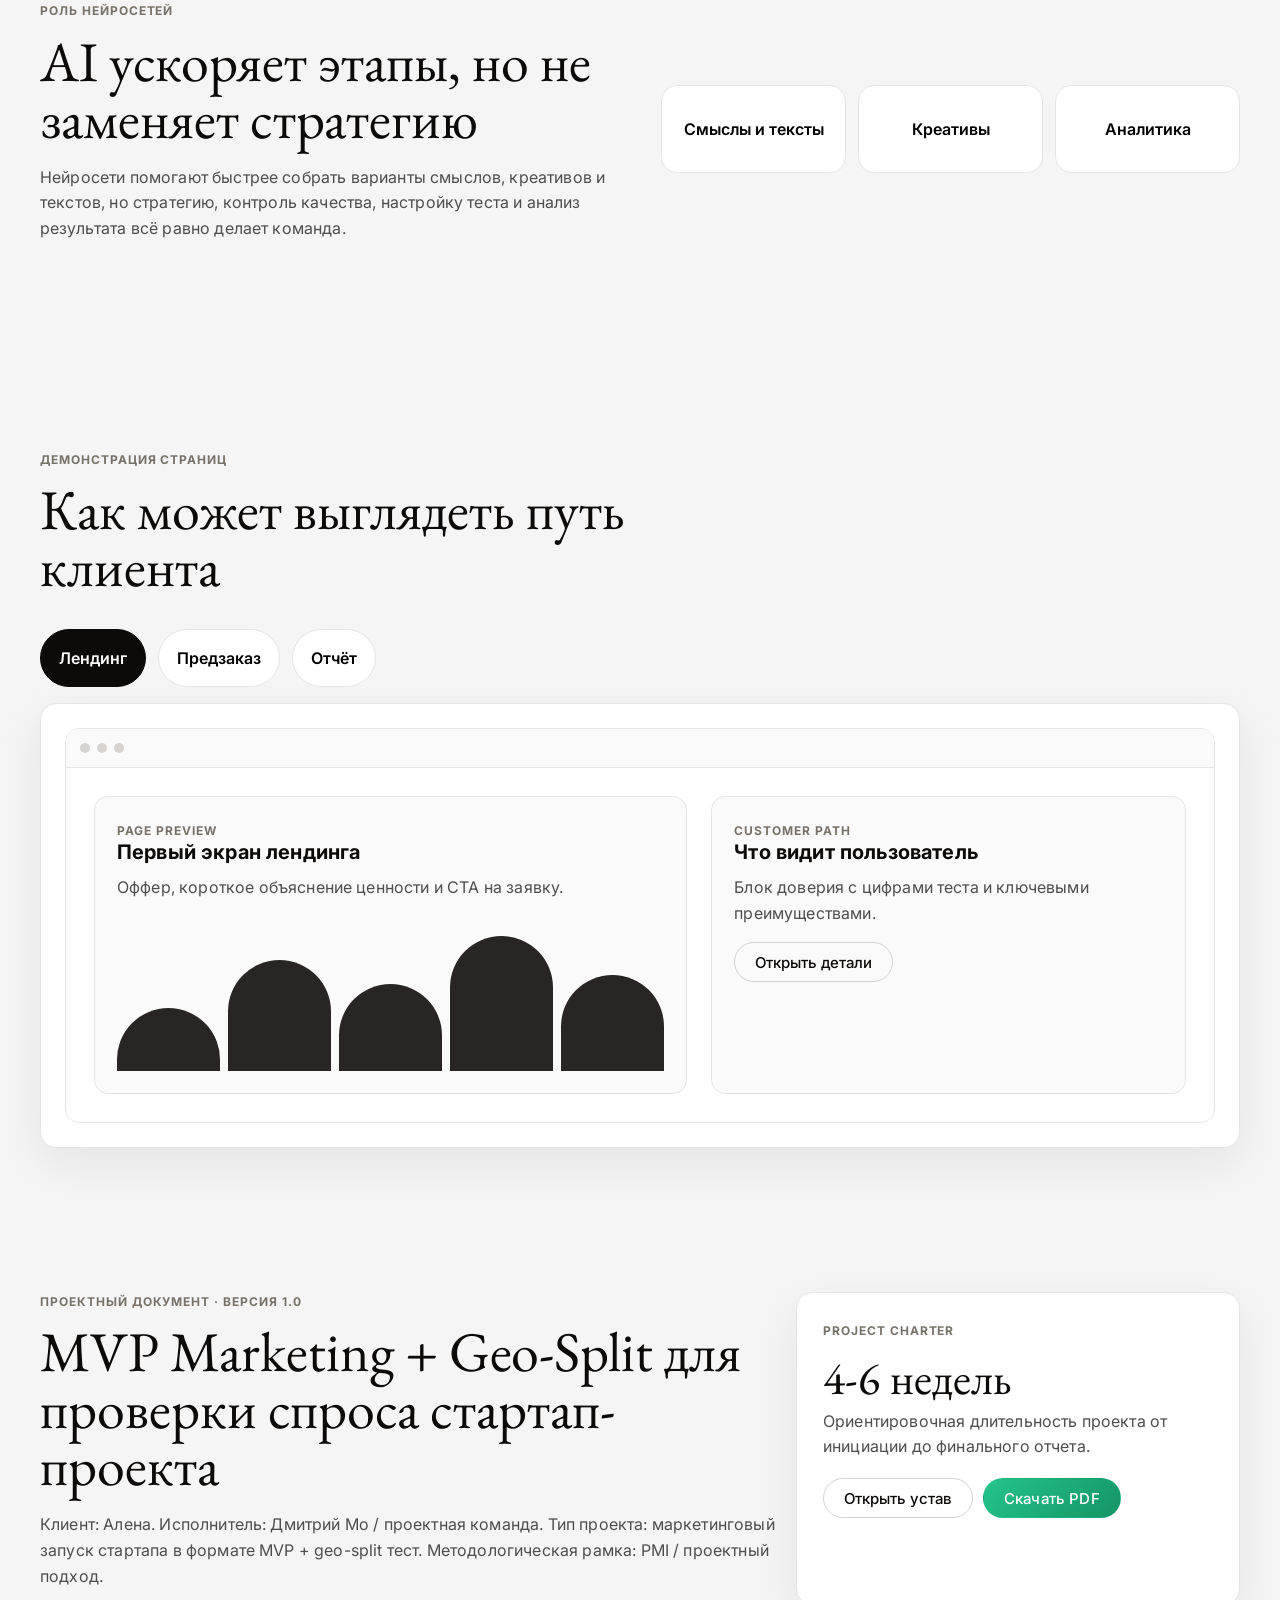
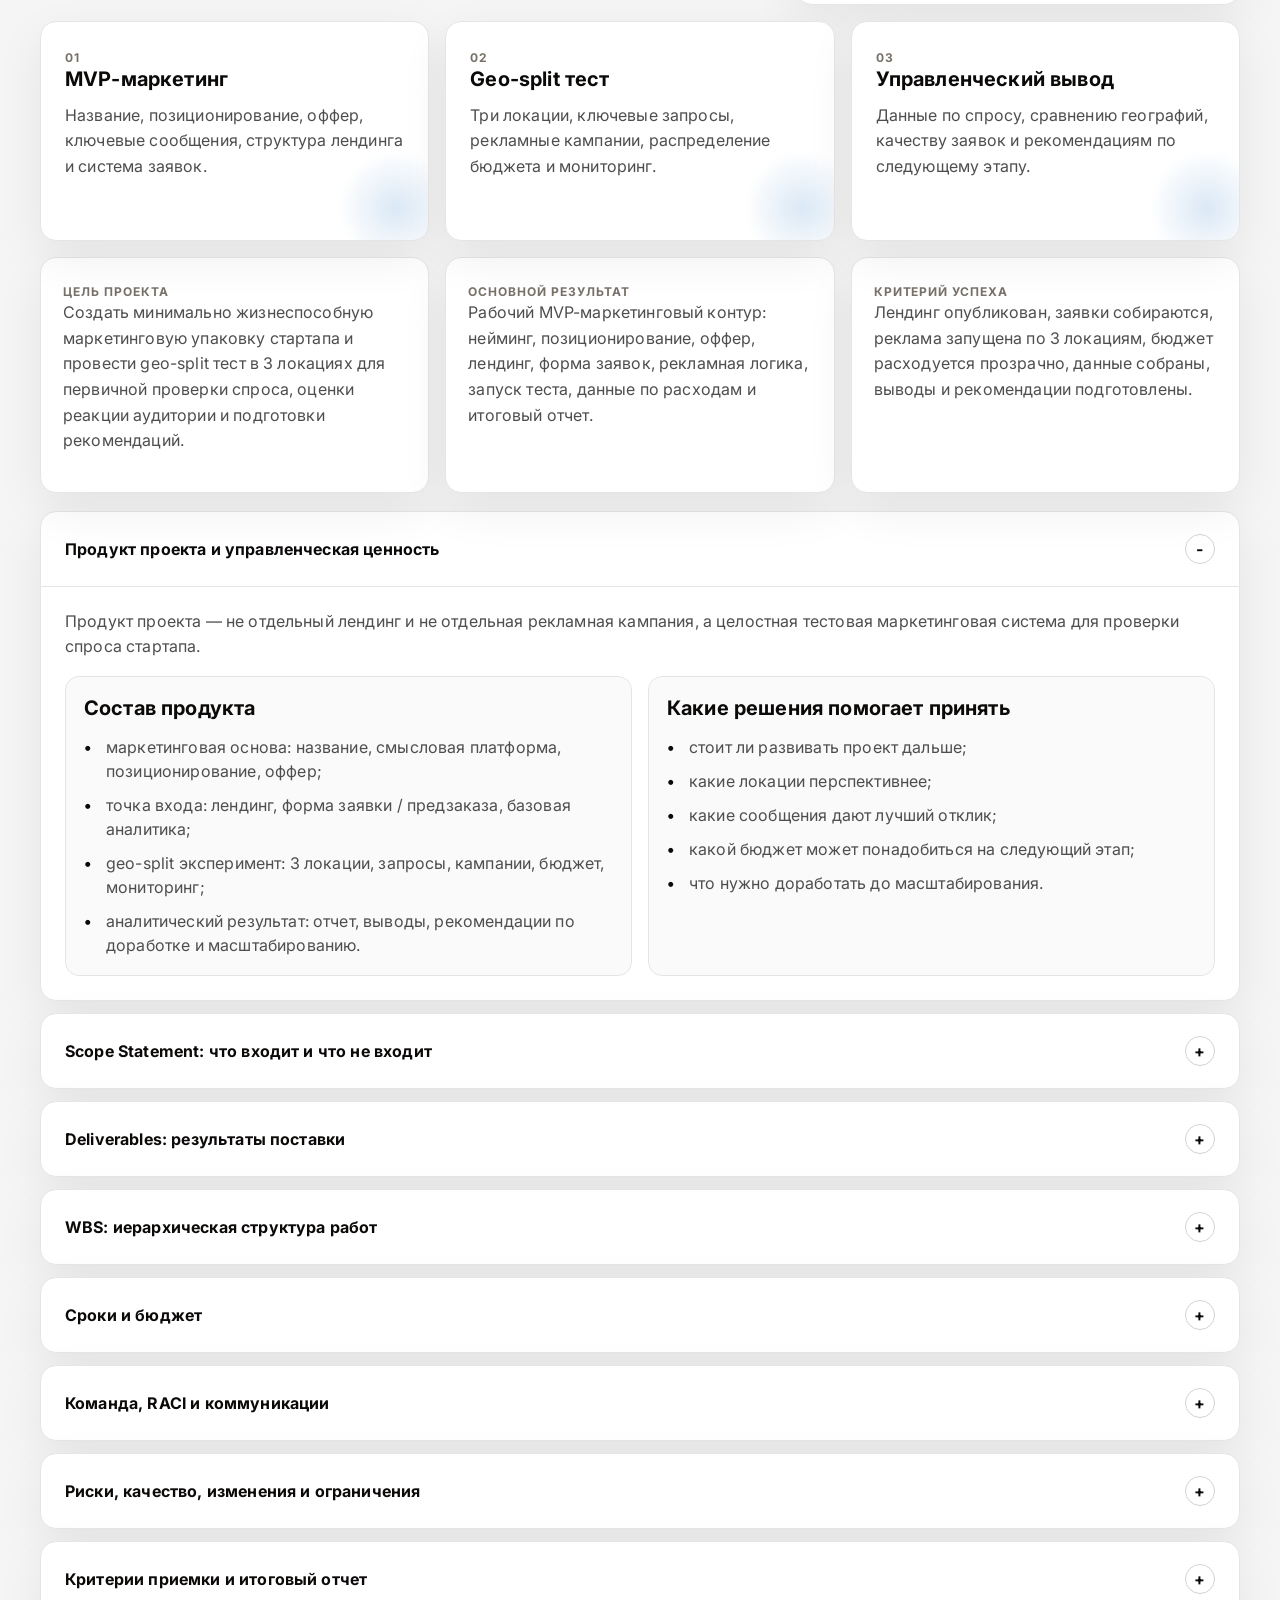
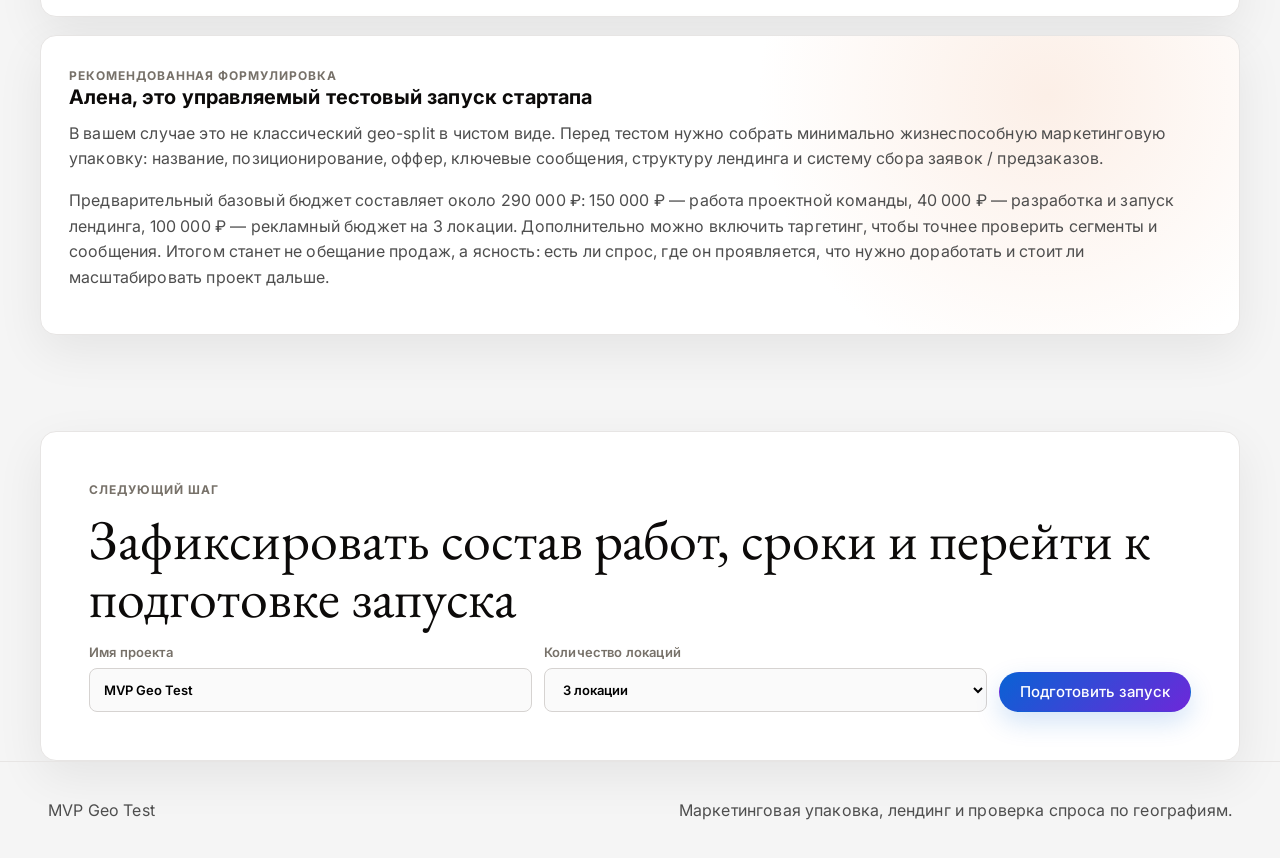
==== commit e9961db7: "Use exact provided district map image" ====
--- a/index.html
+++ b/index.html
@@ -221,7 +221,7 @@
             </article>
           </div>
           <div class="map-image-card" aria-label="Карта тестовых районов Санкт-Петербурга">
-            <img src="assets/spb-district-map.svg" alt="Карта Санкт-Петербурга с районами Комендантский проспект, Приморская и Дыбенко" />
+            <img src="assets/spb-district-map.png" alt="Карта Санкт-Петербурга с районами Комендантский проспект, Приморская и Дыбенко" />
           </div>
         </div>
         <div class="target-benefits" id="target-benefits" hidden>
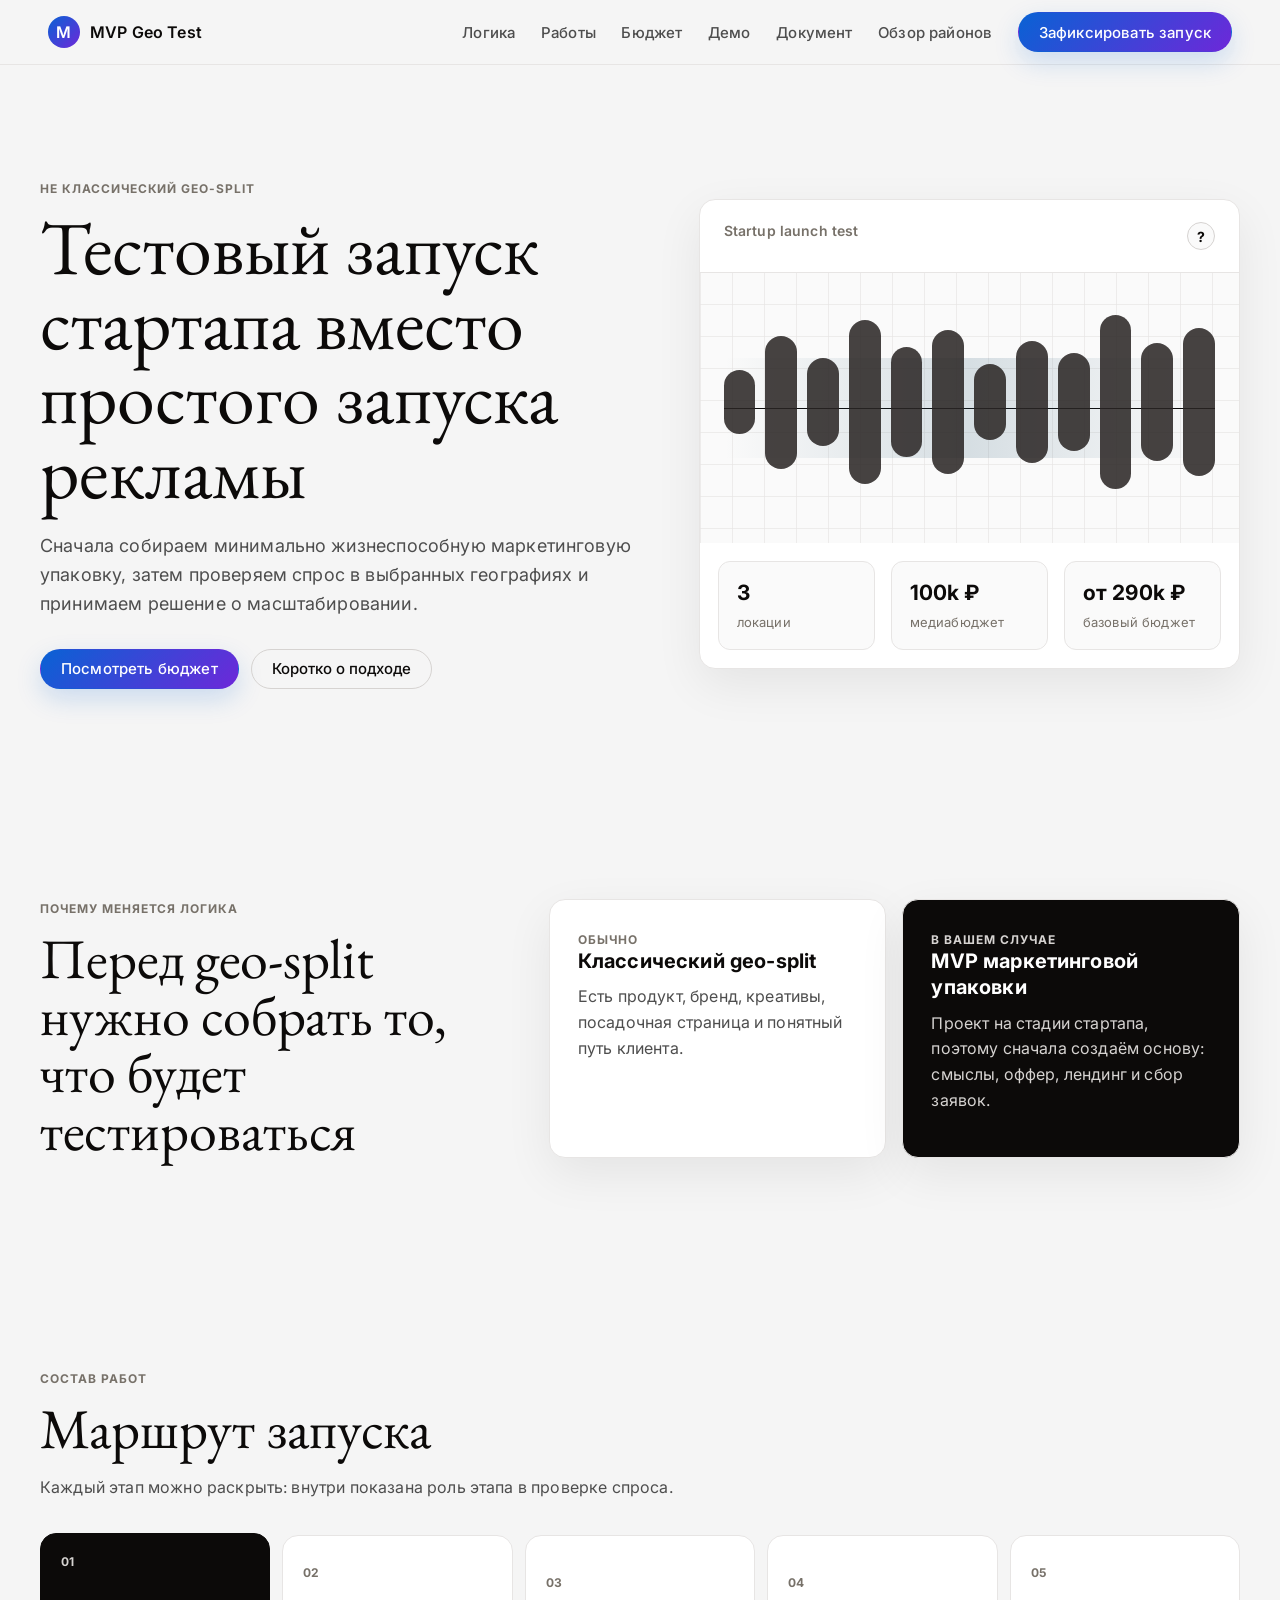
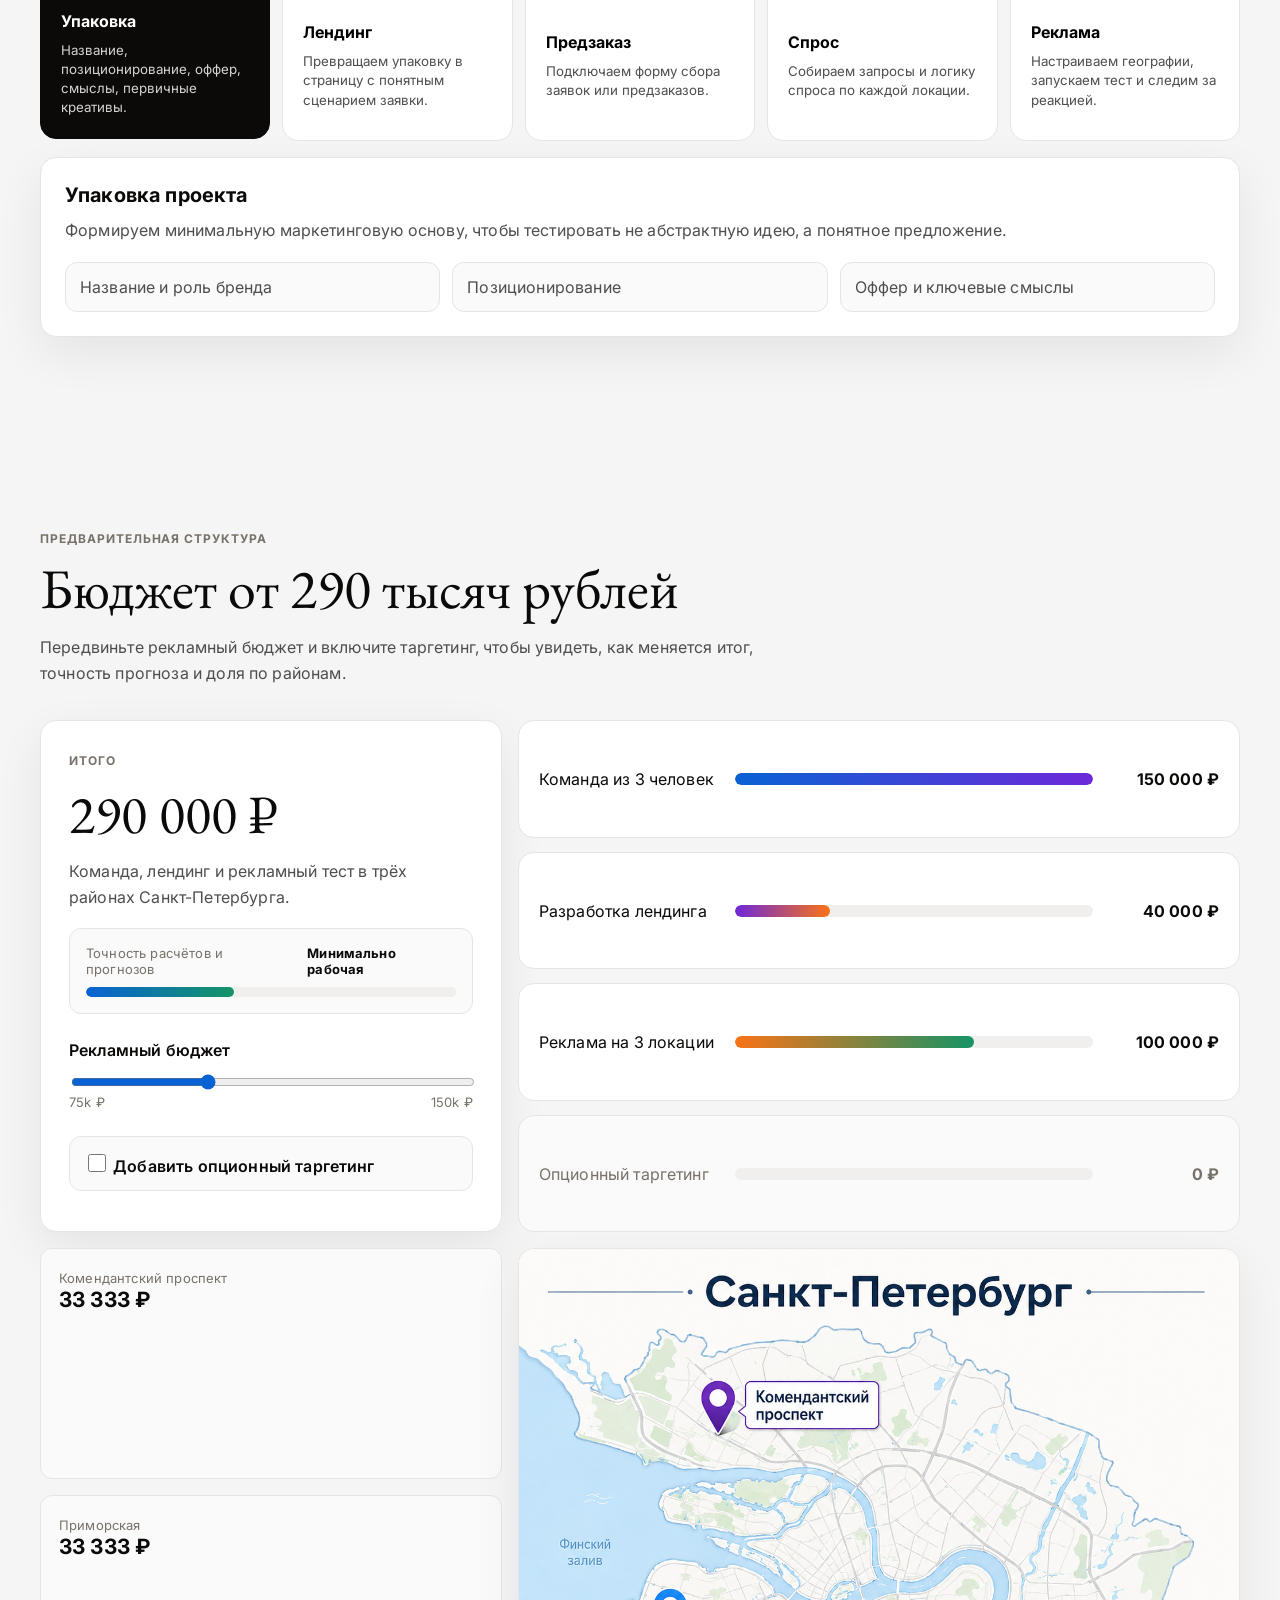
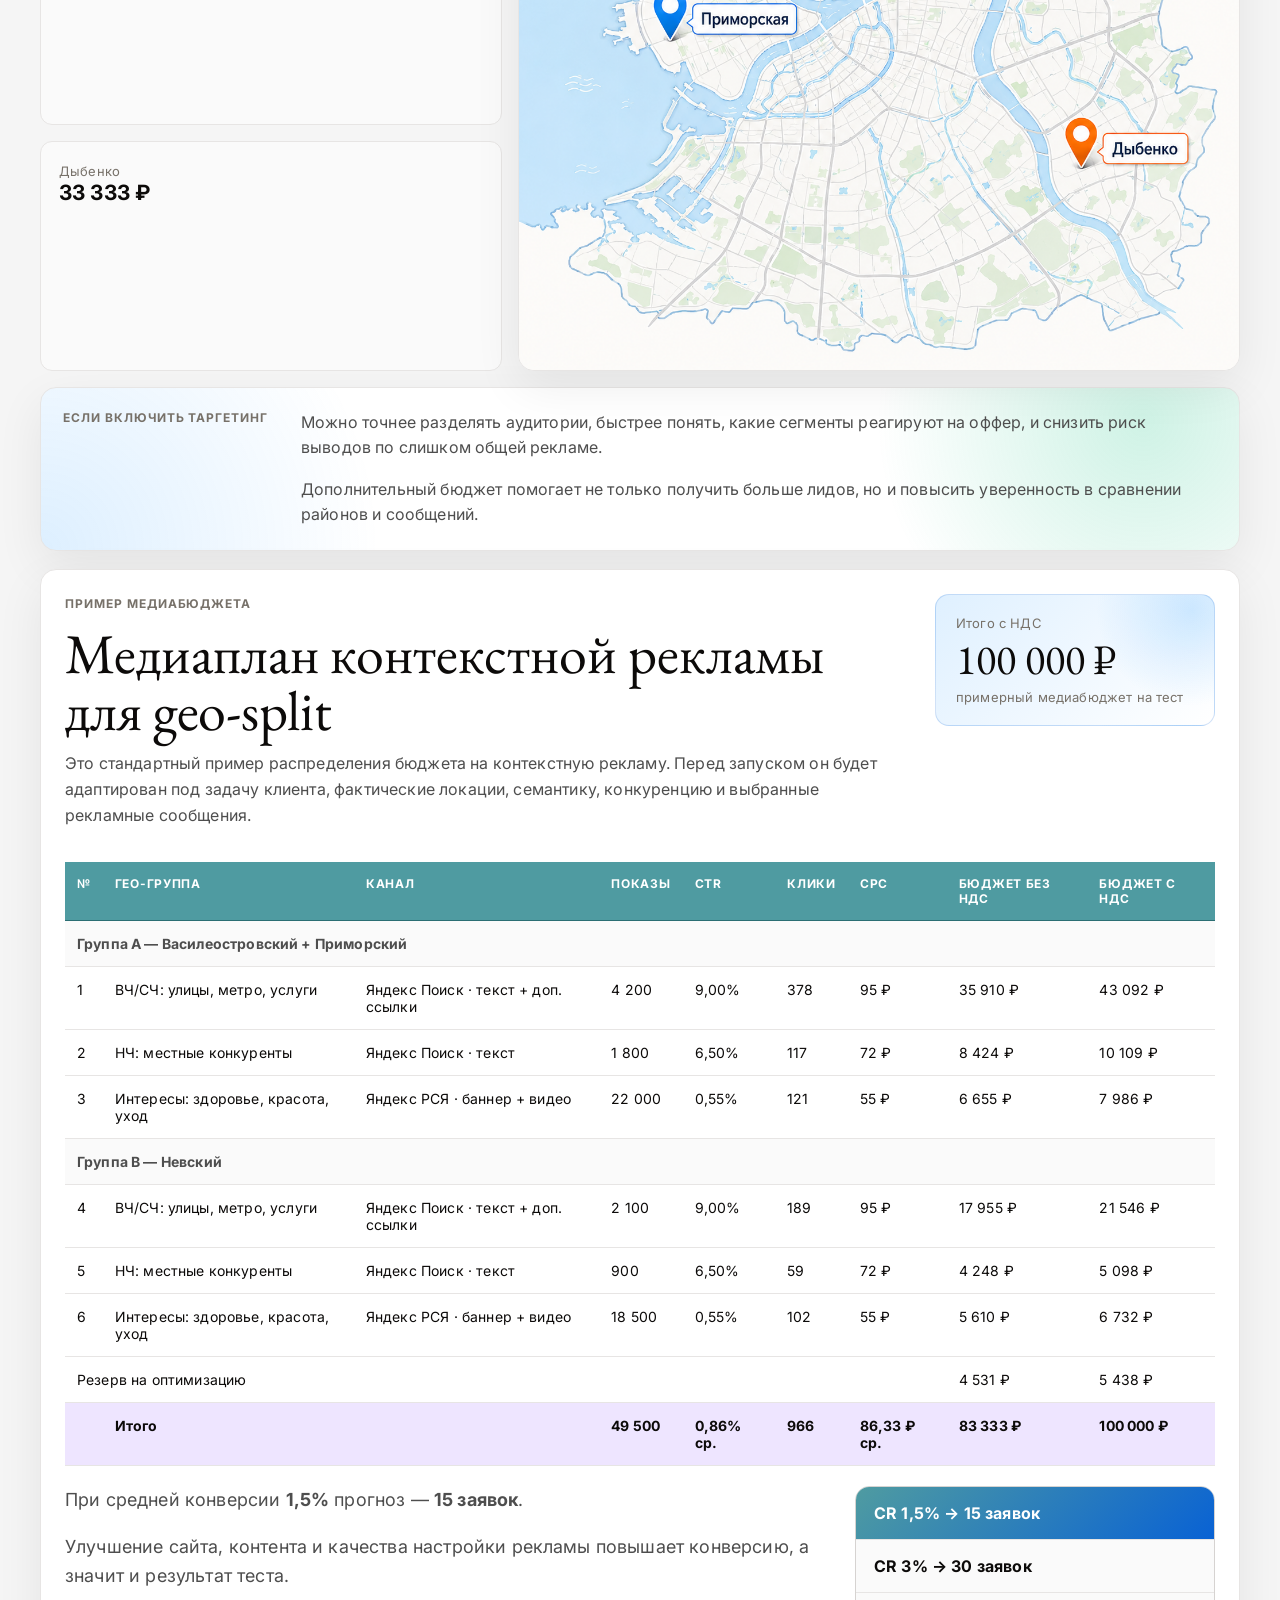
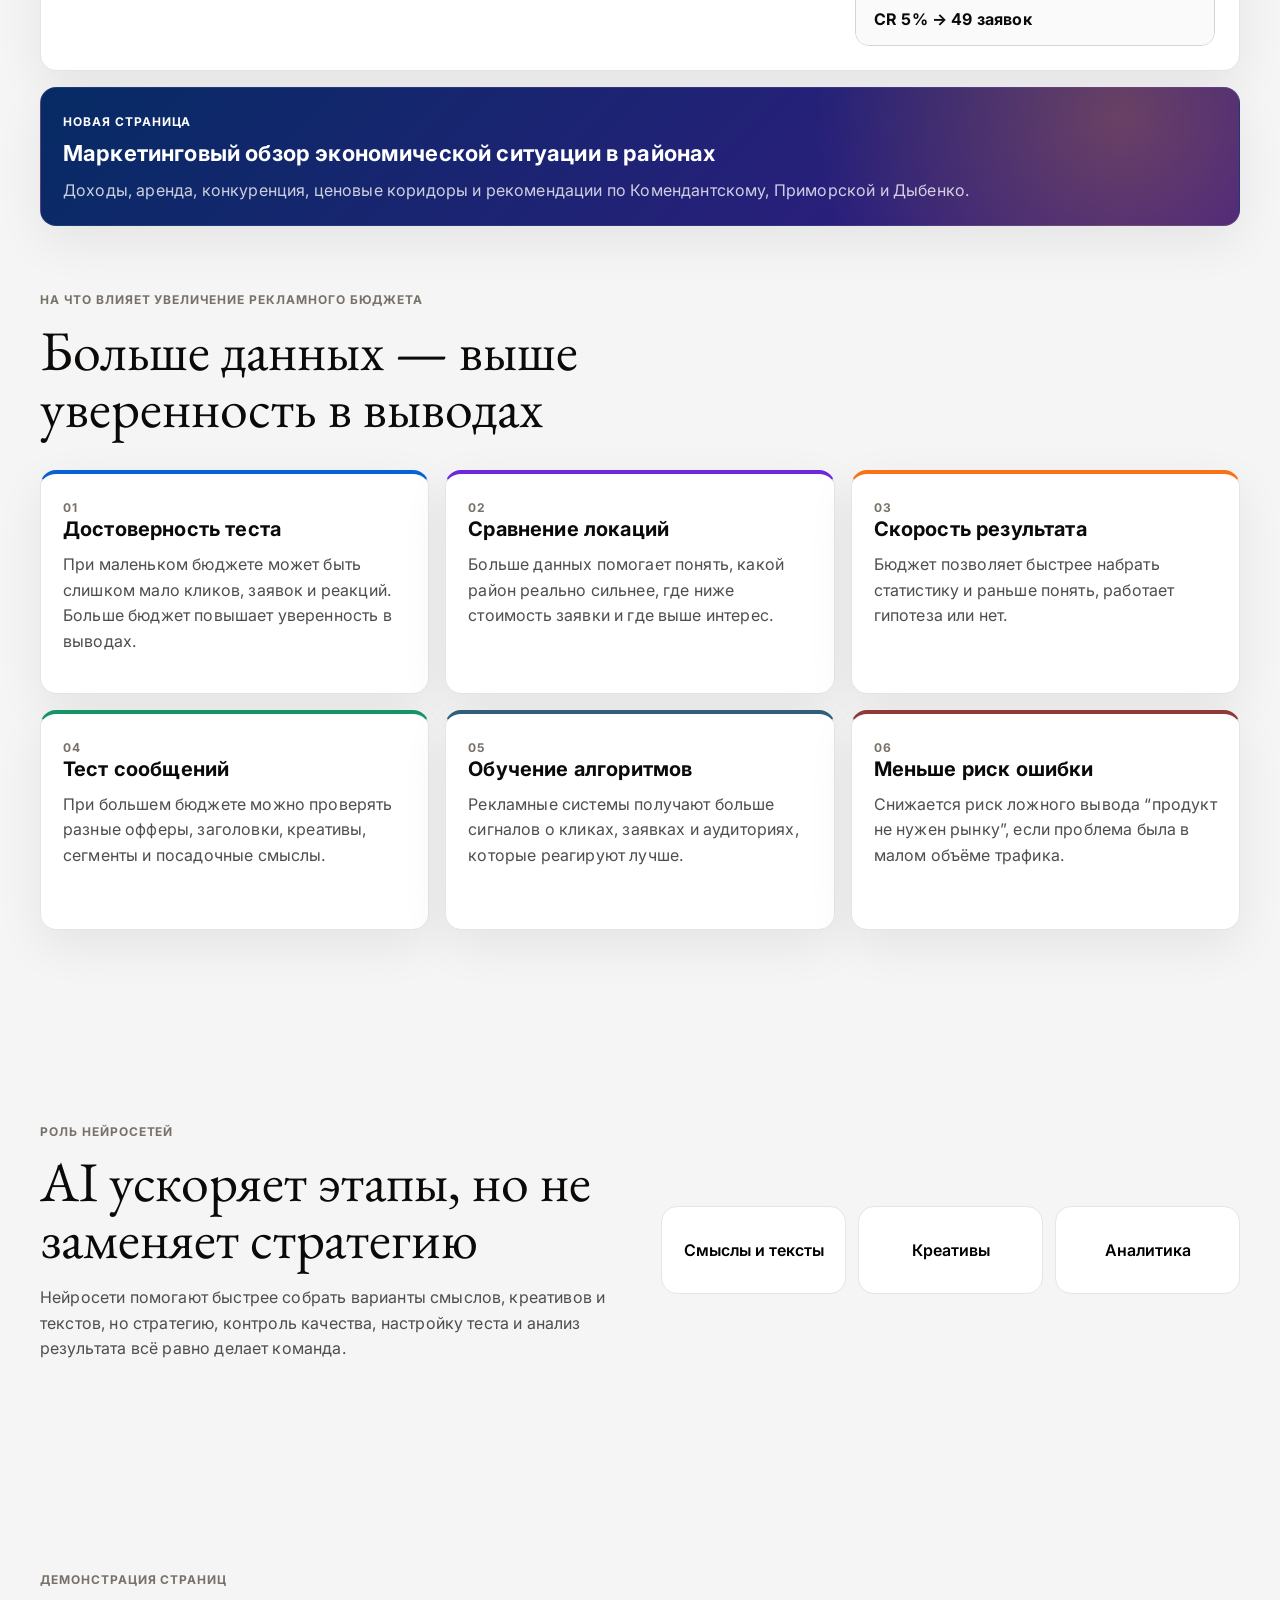
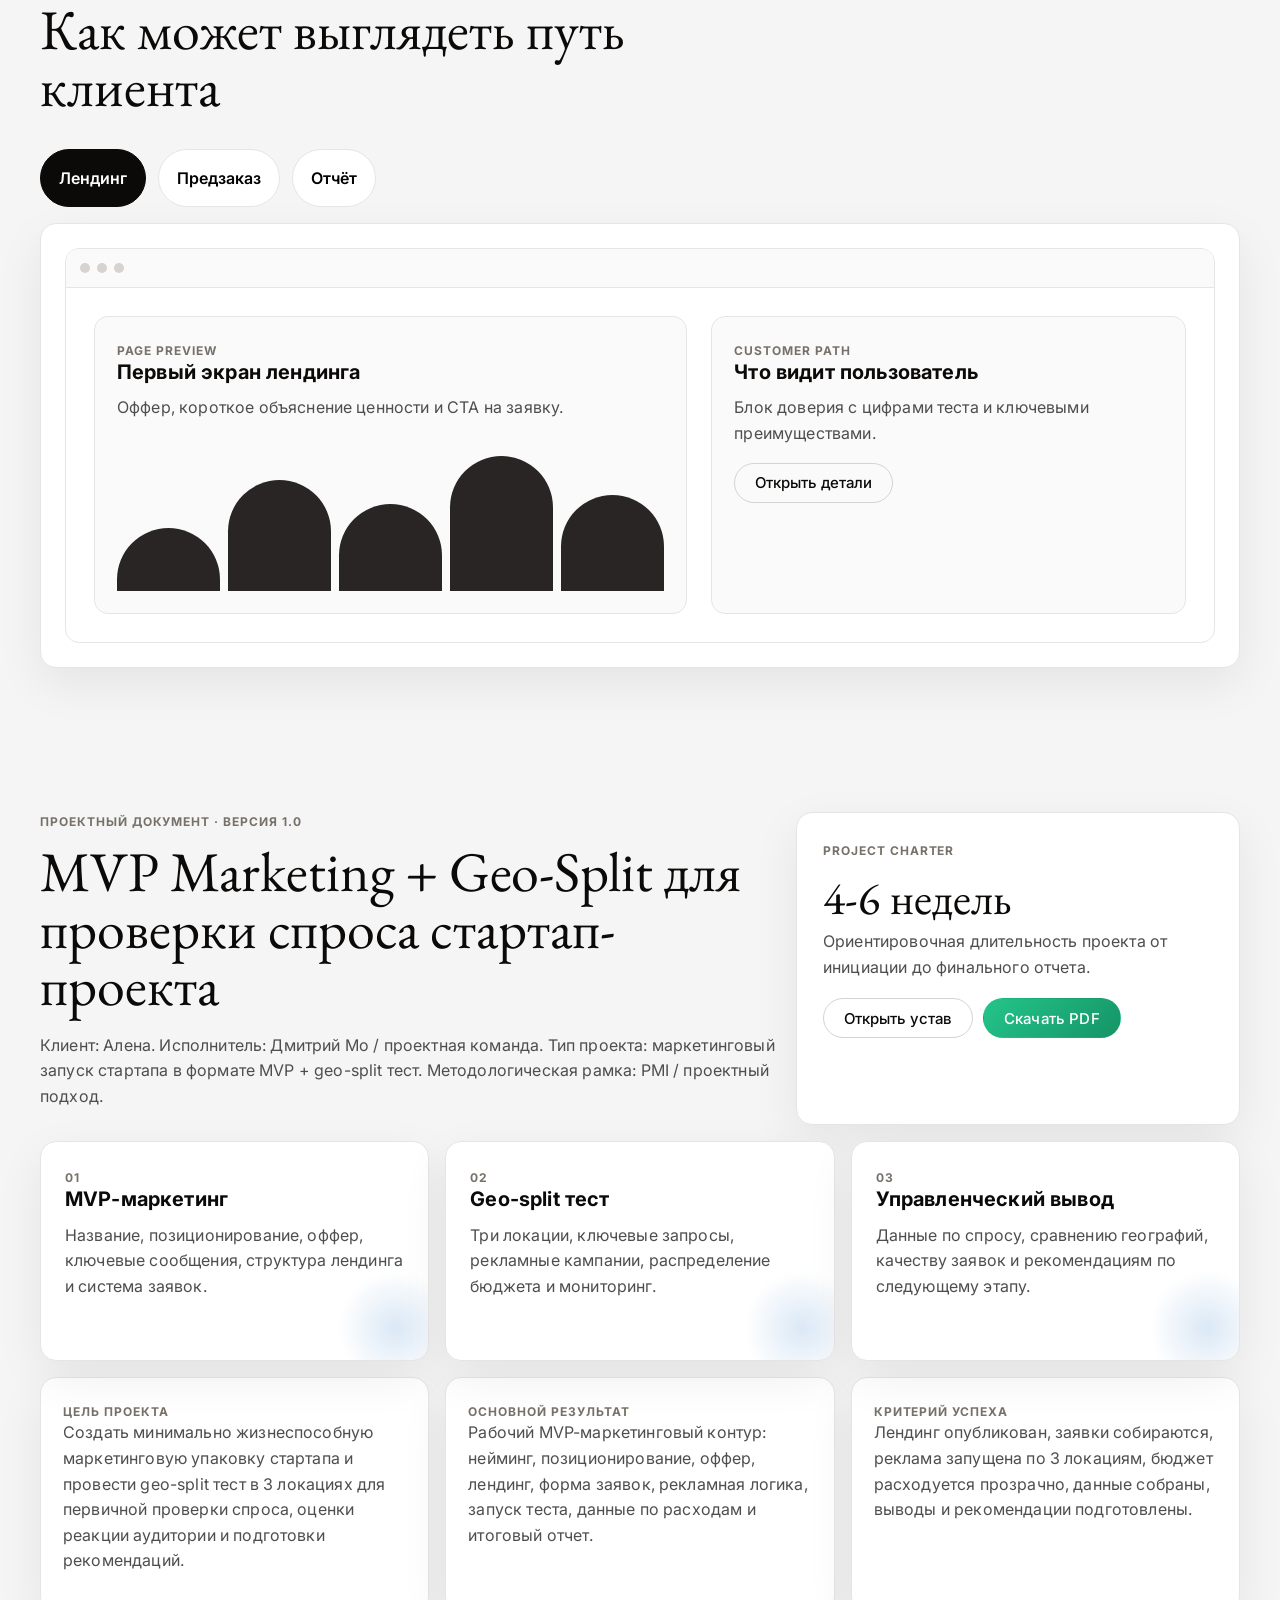
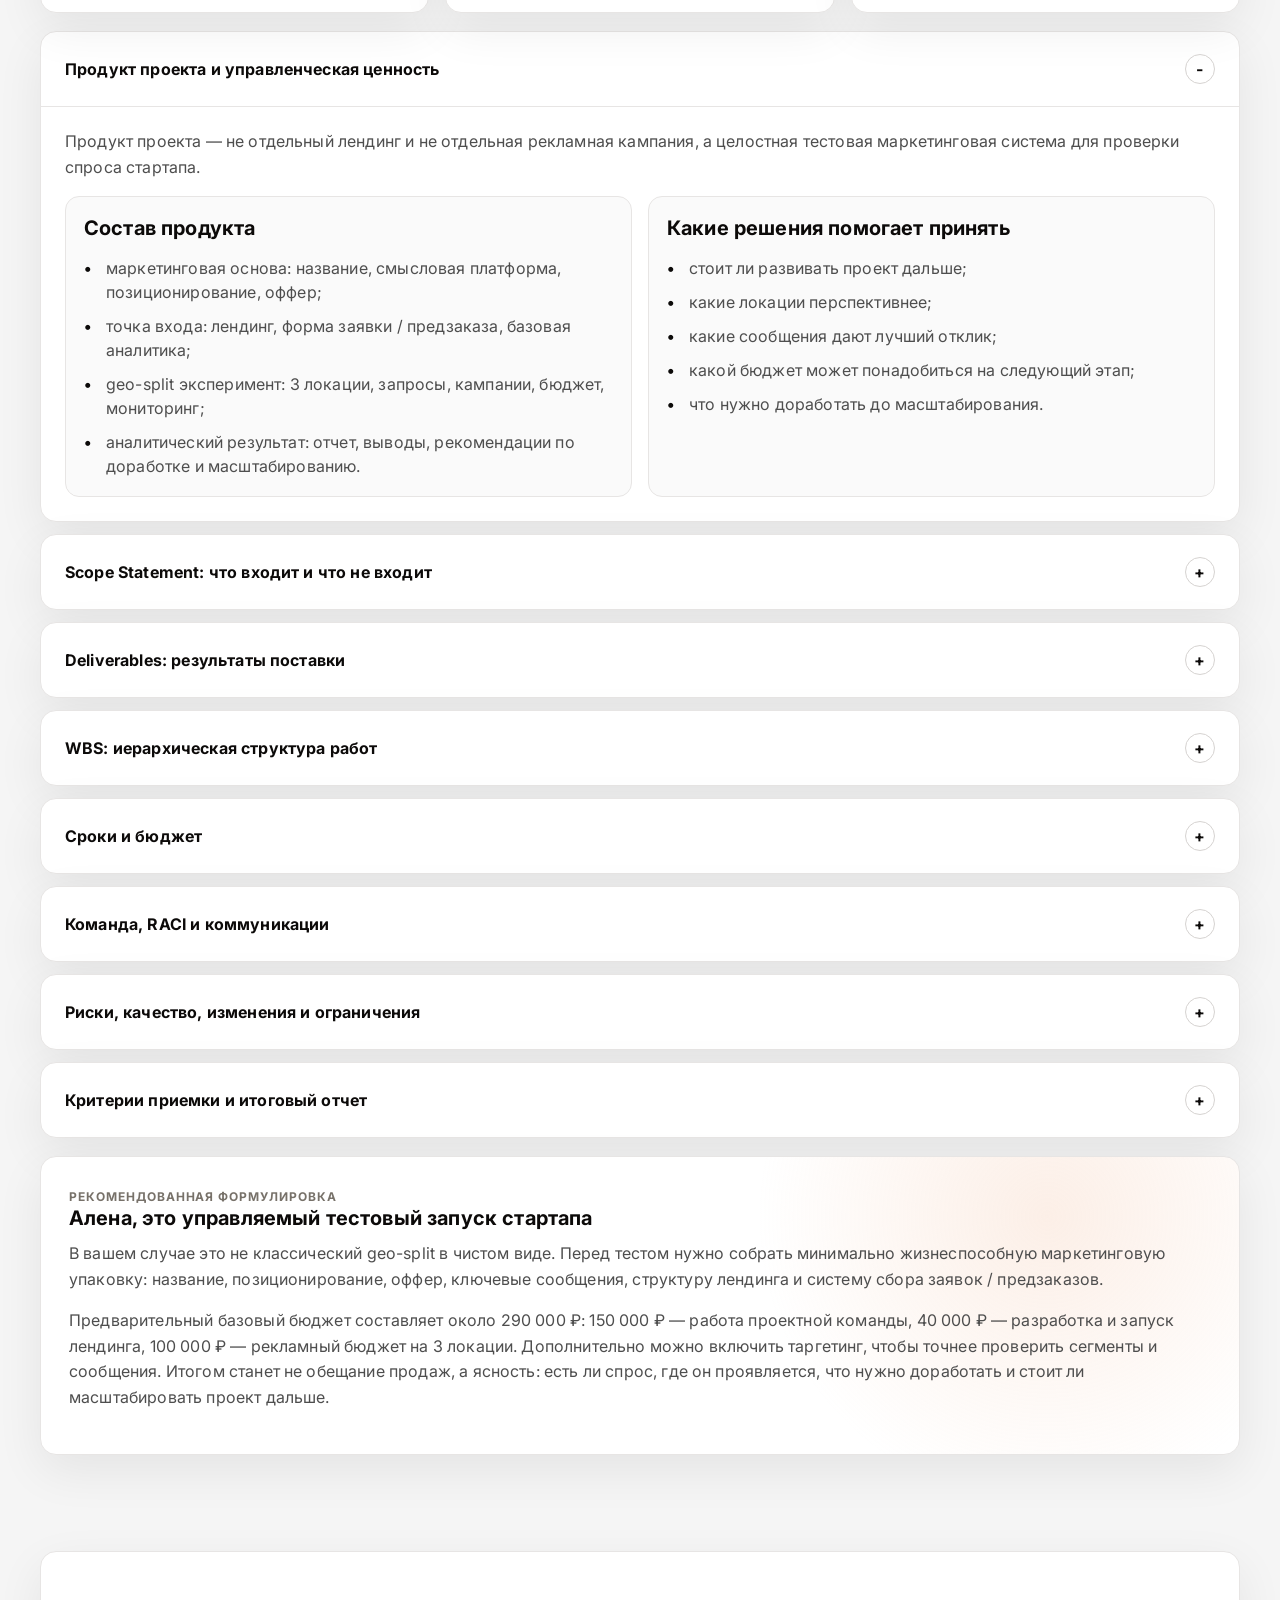
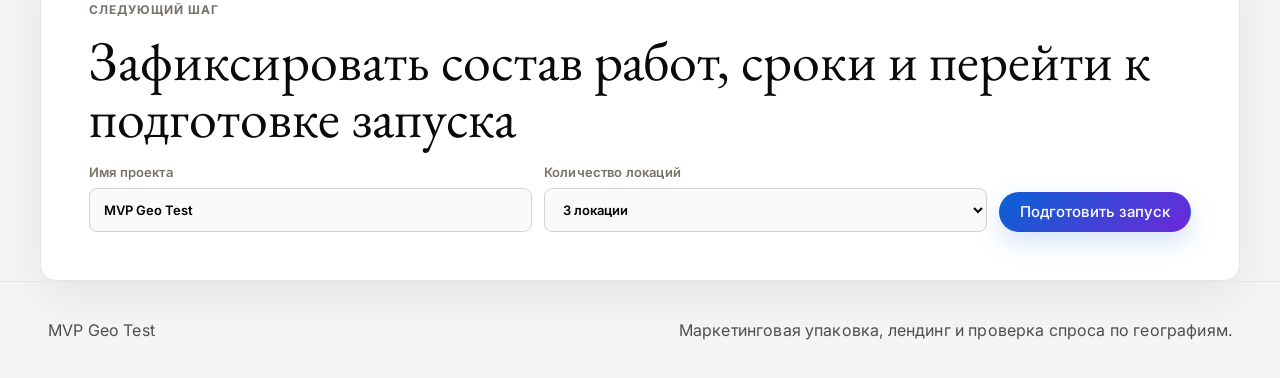
==== commit f918f9b0: "Add geo-split context media budget example" ====
--- a/index.html
+++ b/index.html
@@ -231,6 +231,64 @@
             <p>Дополнительный бюджет помогает не только получить больше лидов, но и повысить уверенность в сравнении районов и сообщений.</p>
           </div>
         </div>
+        <div class="media-plan-card">
+          <div class="media-plan-head">
+            <div>
+              <p class="eyebrow">Пример медиабюджета</p>
+              <h2>Медиаплан контекстной рекламы для geo-split</h2>
+              <p>
+                Это стандартный пример распределения бюджета на контекстную рекламу.
+                Перед запуском он будет адаптирован под задачу клиента, фактические локации,
+                семантику, конкуренцию и выбранные рекламные сообщения.
+              </p>
+            </div>
+            <div class="media-total">
+              <span>Итого с НДС</span>
+              <strong>100 000 ₽</strong>
+              <small>примерный медиабюджет на тест</small>
+            </div>
+          </div>
+          <div class="table-wrap media-plan-table">
+            <table>
+              <thead>
+                <tr>
+                  <th>№</th>
+                  <th>Гео-группа</th>
+                  <th>Канал</th>
+                  <th>Показы</th>
+                  <th>CTR</th>
+                  <th>Клики</th>
+                  <th>CPC</th>
+                  <th>Бюджет без НДС</th>
+                  <th>Бюджет с НДС</th>
+                </tr>
+              </thead>
+              <tbody>
+                <tr class="media-group"><td colspan="9">Группа A — Василеостровский + Приморский</td></tr>
+                <tr><td>1</td><td>ВЧ/СЧ: улицы, метро, услуги</td><td>Яндекс Поиск · текст + доп. ссылки</td><td>4 200</td><td>9,00%</td><td>378</td><td>95 ₽</td><td>35 910 ₽</td><td>43 092 ₽</td></tr>
+                <tr><td>2</td><td>НЧ: местные конкуренты</td><td>Яндекс Поиск · текст</td><td>1 800</td><td>6,50%</td><td>117</td><td>72 ₽</td><td>8 424 ₽</td><td>10 109 ₽</td></tr>
+                <tr><td>3</td><td>Интересы: здоровье, красота, уход</td><td>Яндекс РСЯ · баннер + видео</td><td>22 000</td><td>0,55%</td><td>121</td><td>55 ₽</td><td>6 655 ₽</td><td>7 986 ₽</td></tr>
+                <tr class="media-group"><td colspan="9">Группа B — Невский</td></tr>
+                <tr><td>4</td><td>ВЧ/СЧ: улицы, метро, услуги</td><td>Яндекс Поиск · текст + доп. ссылки</td><td>2 100</td><td>9,00%</td><td>189</td><td>95 ₽</td><td>17 955 ₽</td><td>21 546 ₽</td></tr>
+                <tr><td>5</td><td>НЧ: местные конкуренты</td><td>Яндекс Поиск · текст</td><td>900</td><td>6,50%</td><td>59</td><td>72 ₽</td><td>4 248 ₽</td><td>5 098 ₽</td></tr>
+                <tr><td>6</td><td>Интересы: здоровье, красота, уход</td><td>Яндекс РСЯ · баннер + видео</td><td>18 500</td><td>0,55%</td><td>102</td><td>55 ₽</td><td>5 610 ₽</td><td>6 732 ₽</td></tr>
+                <tr><td colspan="7">Резерв на оптимизацию</td><td>4 531 ₽</td><td>5 438 ₽</td></tr>
+                <tr class="media-summary"><td></td><td colspan="2">Итого</td><td>49 500</td><td>0,86% ср.</td><td>966</td><td>86,33 ₽ ср.</td><td>83 333 ₽</td><td>100 000 ₽</td></tr>
+              </tbody>
+            </table>
+          </div>
+          <div class="conversion-note">
+            <div>
+              <p>При средней конверсии <strong>1,5%</strong> прогноз — <strong>15 заявок</strong>.</p>
+              <p>Улучшение сайта, контента и качества настройки рекламы повышает конверсию, а значит и результат теста.</p>
+            </div>
+            <div class="conversion-table">
+              <span>CR 1,5% → 15 заявок</span>
+              <span>CR 3% → 30 заявок</span>
+              <span>CR 5% → 49 заявок</span>
+            </div>
+          </div>
+        </div>
         <a class="district-link-card" href="market-overview.html">
           <span class="badge">Новая страница</span>
           <strong>Маркетинговый обзор экономической ситуации в районах</strong>
--- a/styles.css
+++ b/styles.css
@@ -792,6 +792,114 @@
   margin-bottom: 0;
 }
 
+.media-plan-card {
+  margin-top: 18px;
+  padding: 24px;
+  background: var(--surface);
+  border: 1px solid var(--hairline);
+  border-radius: 16px;
+  box-shadow: var(--shadow);
+}
+
+.media-plan-head {
+  display: grid;
+  grid-template-columns: 1fr 280px;
+  gap: 24px;
+  align-items: start;
+  margin-bottom: 18px;
+}
+
+.media-plan-head h2 {
+  max-width: 820px;
+  margin-bottom: 12px;
+}
+
+.media-total {
+  padding: 20px;
+  background:
+    radial-gradient(circle at 92% 12%, rgba(43, 156, 255, 0.2), transparent 34%),
+    linear-gradient(135deg, var(--blue-soft), #fff);
+  border: 1px solid rgba(9, 98, 212, 0.18);
+  border-radius: 14px;
+}
+
+.media-total span,
+.media-total small {
+  display: block;
+  color: var(--muted);
+  font-size: 13px;
+}
+
+.media-total strong {
+  display: block;
+  margin: 8px 0;
+  font-family: "EB Garamond", serif;
+  font-size: 42px;
+  font-weight: 400;
+  line-height: 1;
+}
+
+.media-plan-table table {
+  min-width: 1100px;
+}
+
+.media-plan-table th {
+  color: #fff;
+  background: #4f9ba1;
+  border-color: #2b6e73;
+}
+
+.media-plan-table td {
+  color: var(--ink);
+}
+
+.media-group td {
+  background: var(--canvas-soft);
+  color: var(--body);
+  font-weight: 700;
+}
+
+.media-summary td {
+  background: var(--purple-soft);
+  color: var(--ink);
+  font-weight: 700;
+}
+
+.conversion-note {
+  display: grid;
+  grid-template-columns: 1fr 360px;
+  gap: 24px;
+  align-items: start;
+  margin-top: 20px;
+}
+
+.conversion-note p {
+  font-size: 18px;
+}
+
+.conversion-table {
+  display: grid;
+  overflow: hidden;
+  border: 1px solid var(--hairline-strong);
+  border-radius: 14px;
+}
+
+.conversion-table span {
+  padding: 16px 18px;
+  background: var(--canvas-soft);
+  border-bottom: 1px solid var(--hairline);
+  font-weight: 700;
+}
+
+.conversion-table span:first-child {
+  color: #fff;
+  background: linear-gradient(135deg, #4f9ba1, var(--blue));
+}
+
+.conversion-table span:last-child {
+  border-bottom: 0;
+}
+
 .district-link-card {
   display: block;
   margin-top: 16px;
@@ -1605,6 +1713,11 @@
   }
 
   .target-benefits {
+    grid-template-columns: 1fr;
+  }
+
+  .media-plan-head,
+  .conversion-note {
     grid-template-columns: 1fr;
   }
 
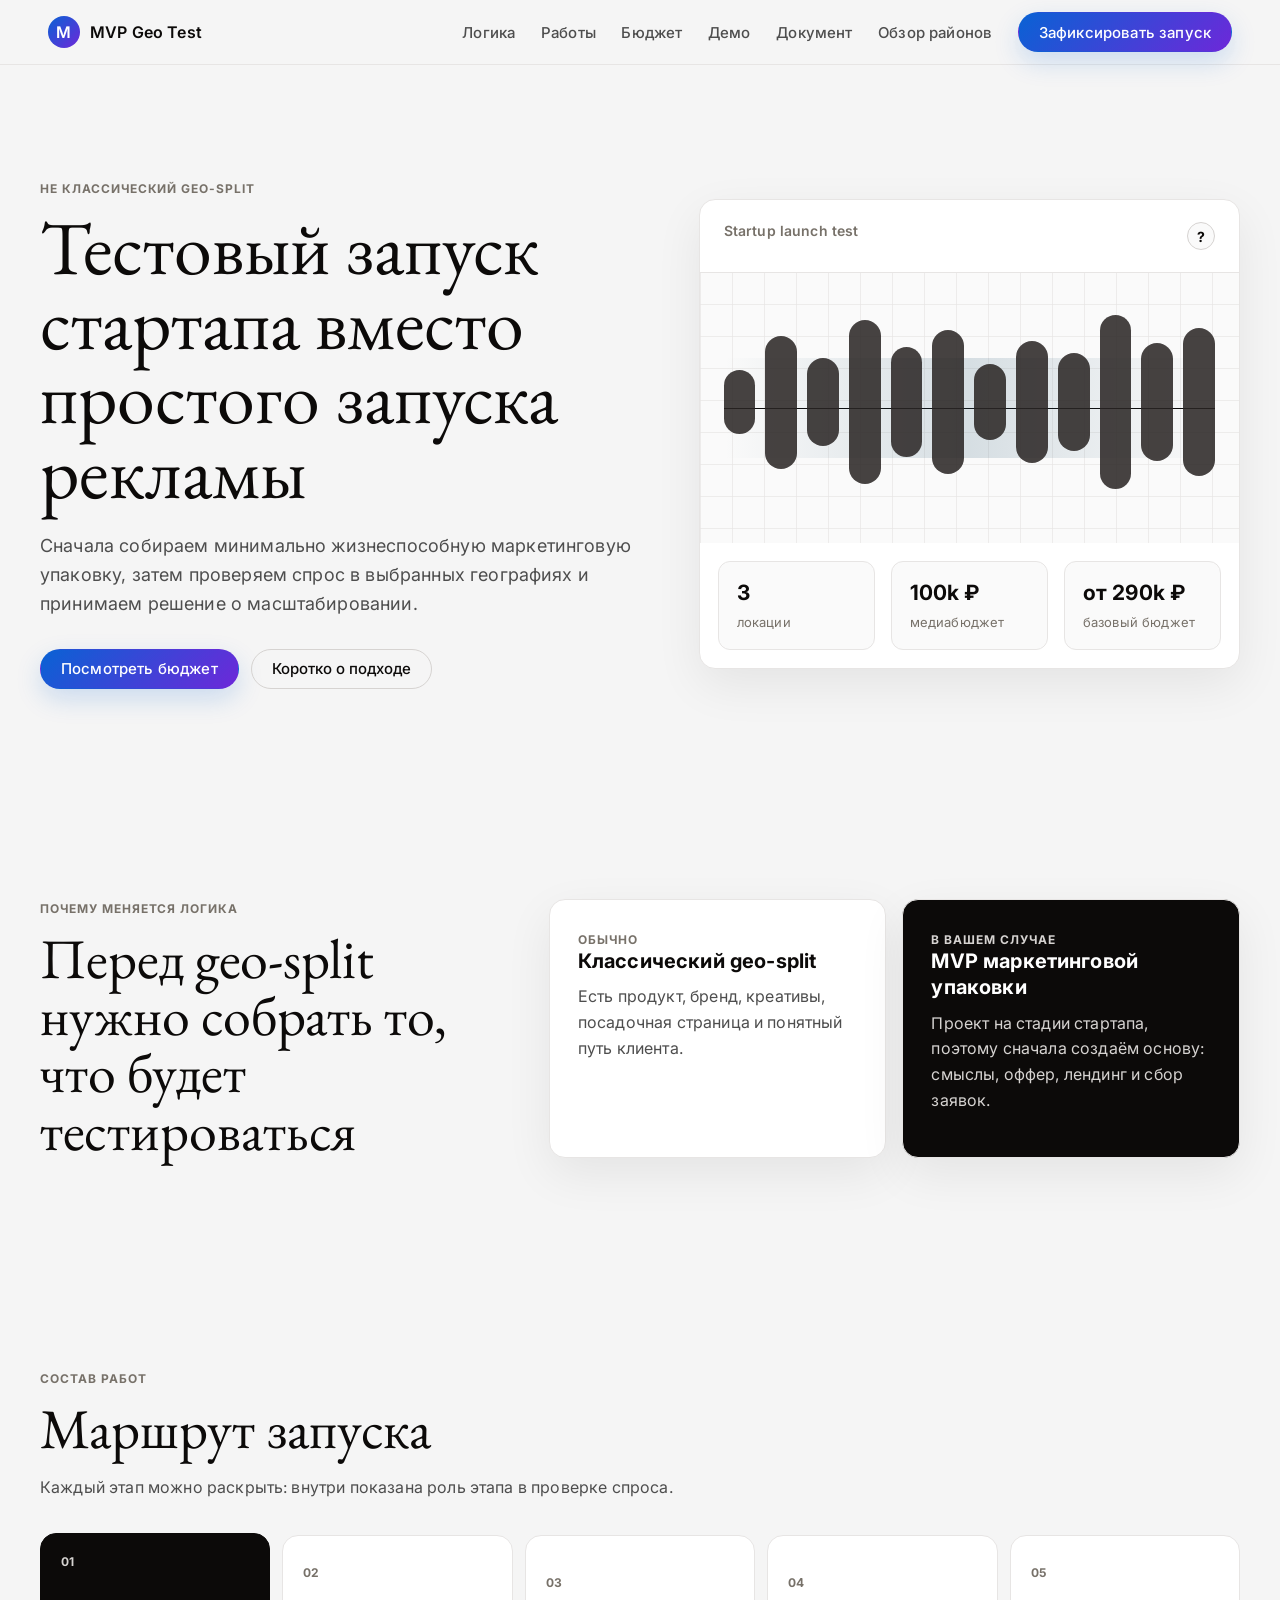
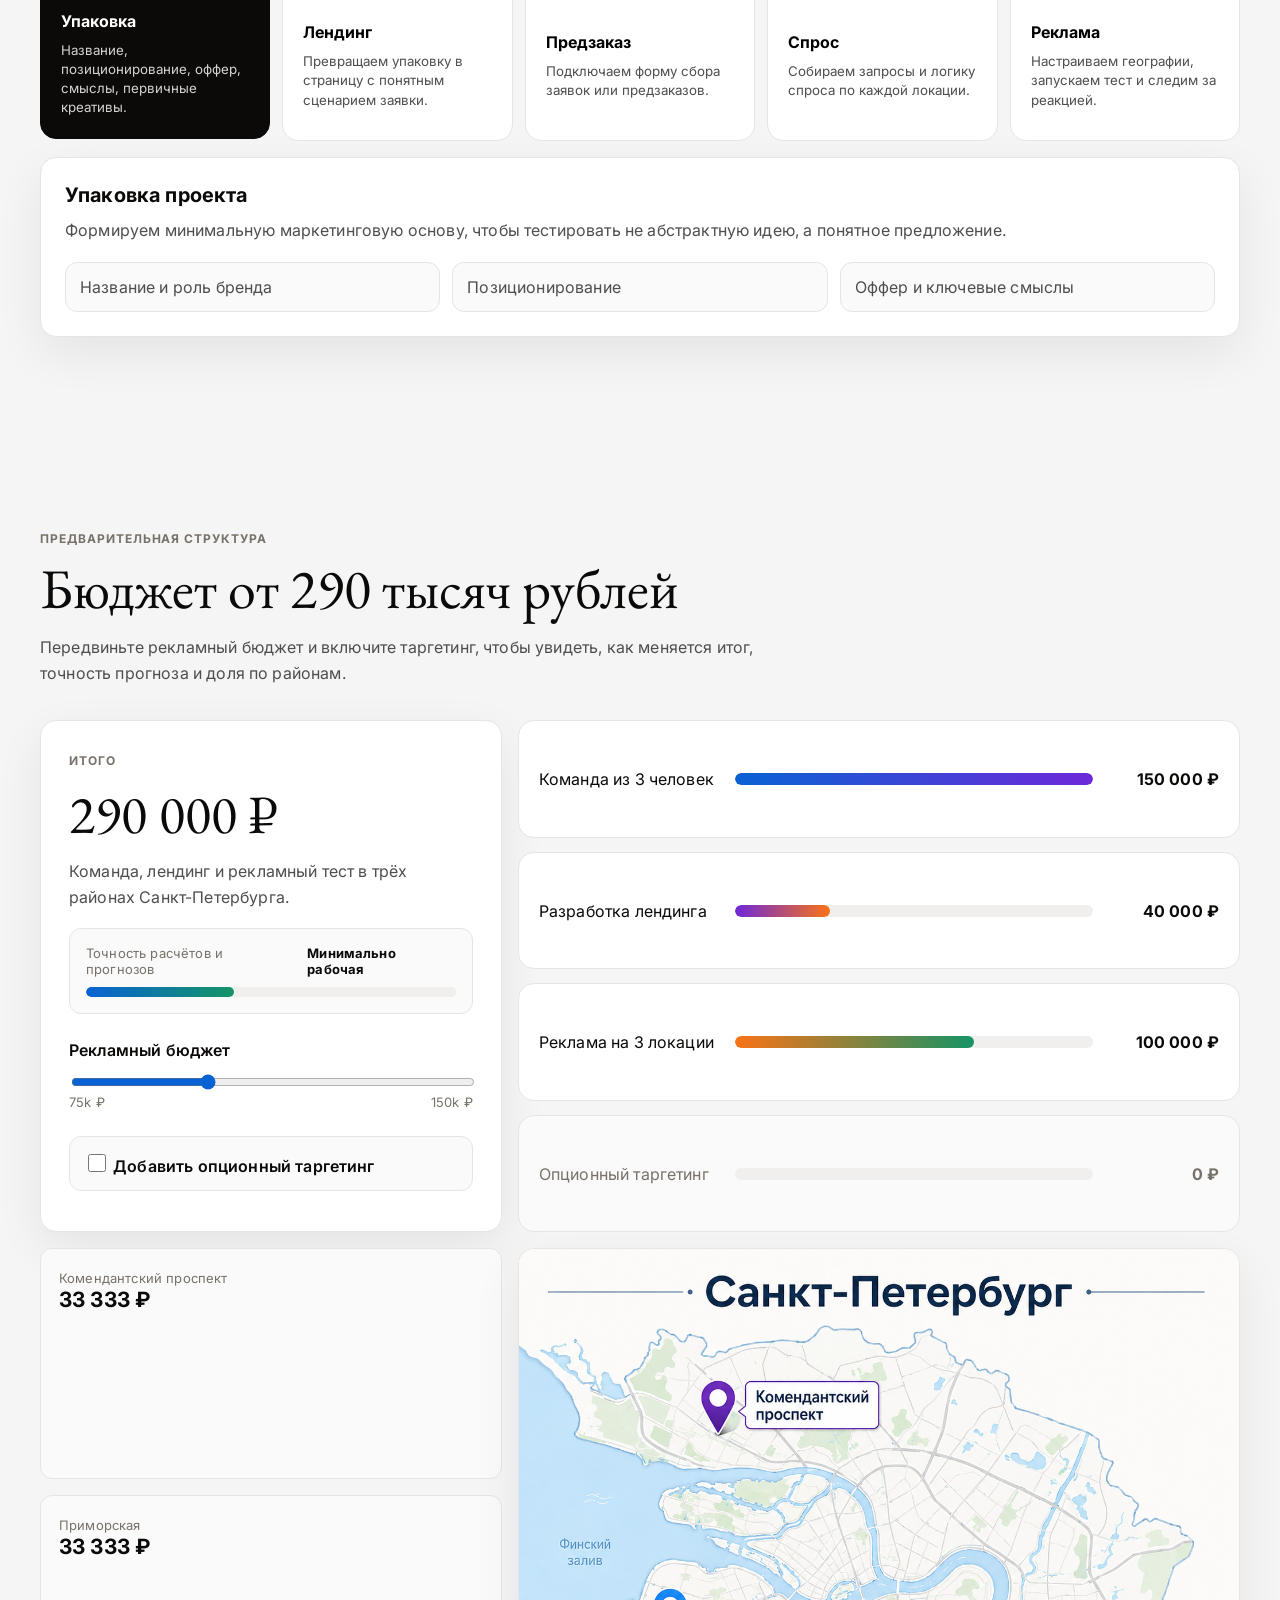
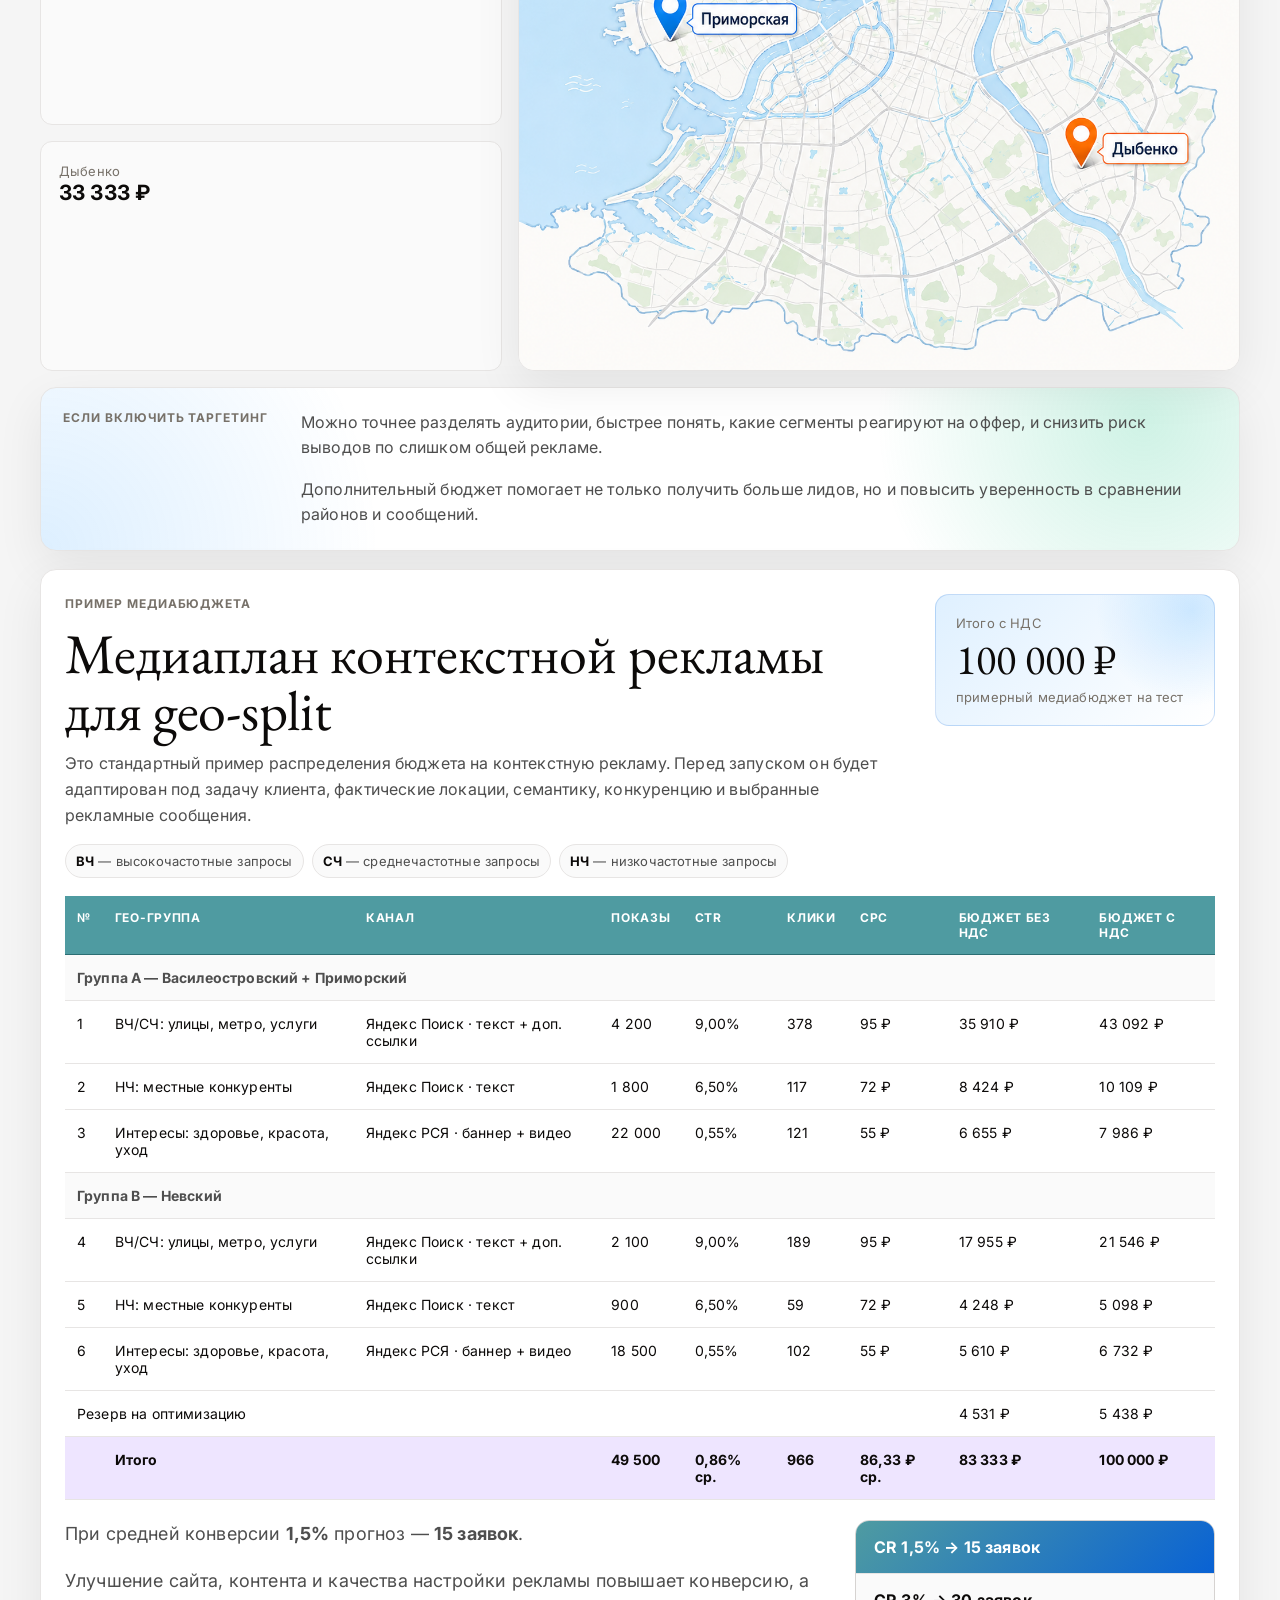
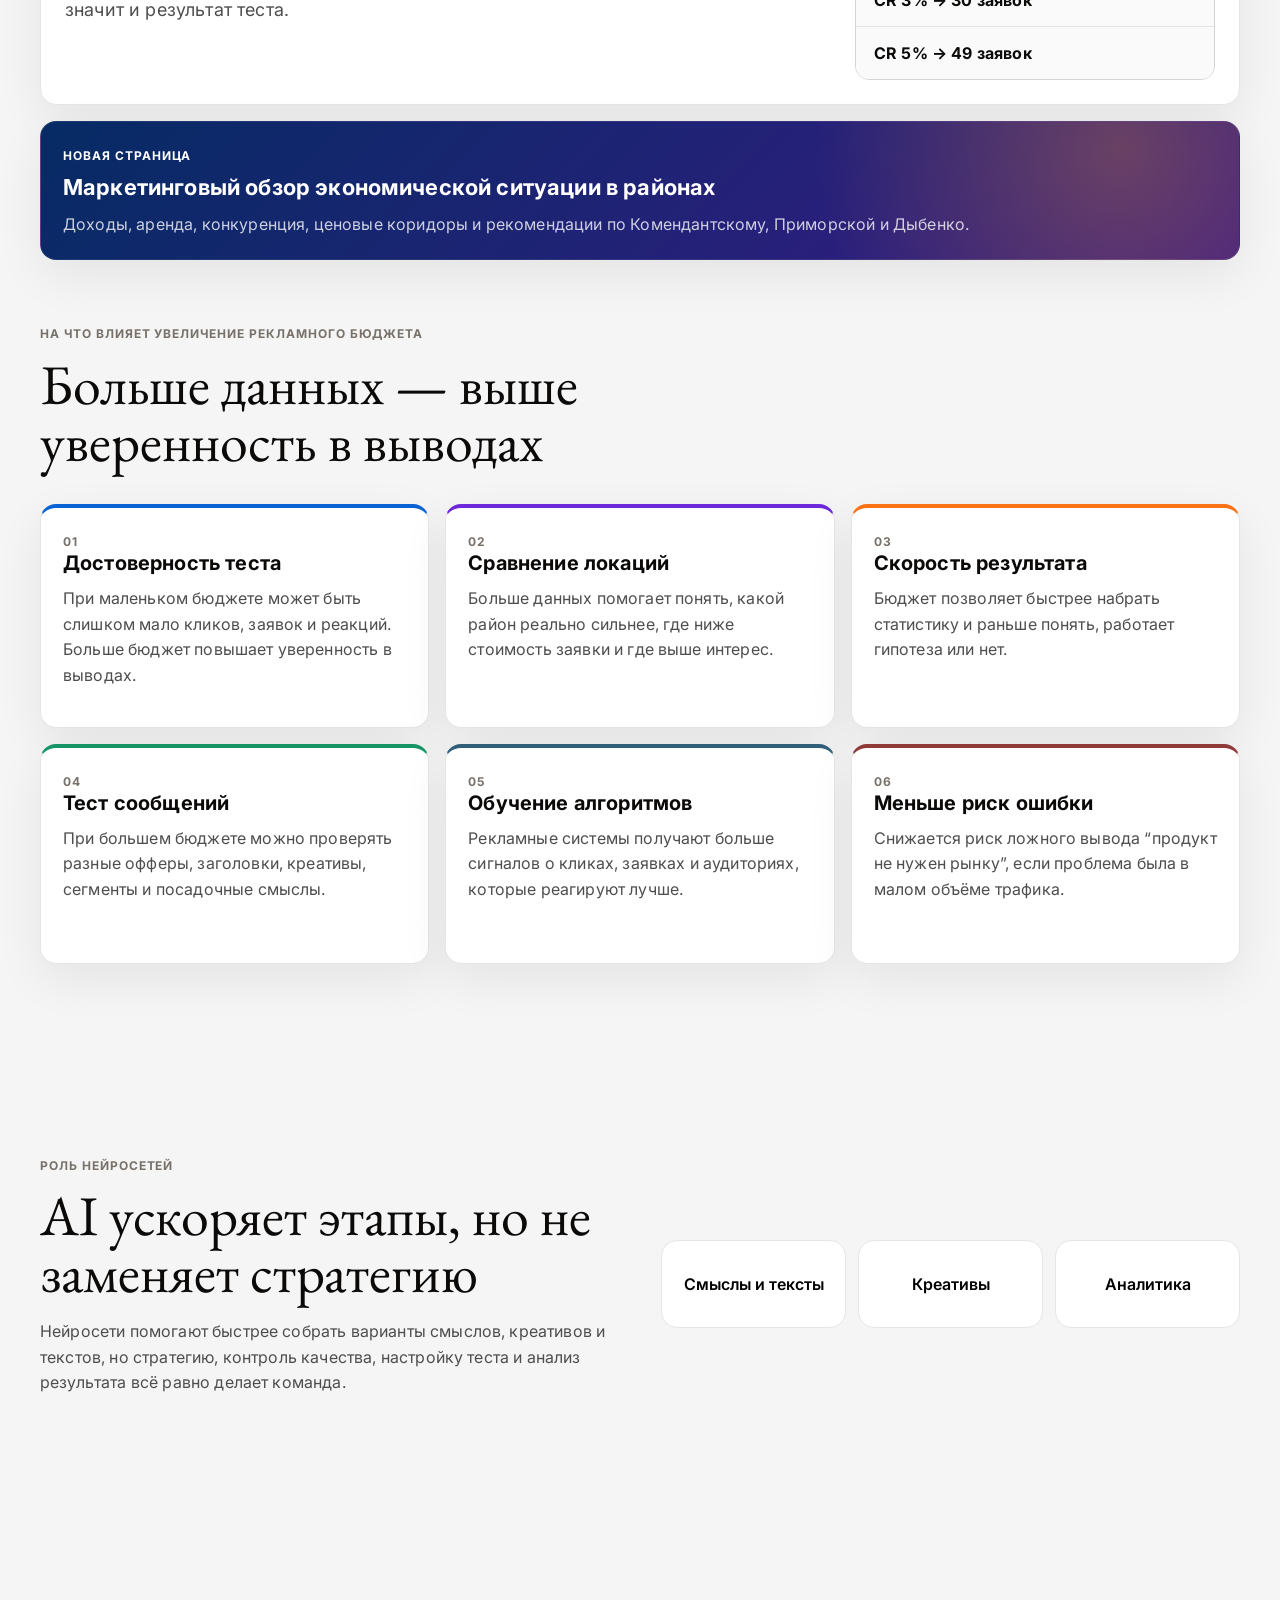
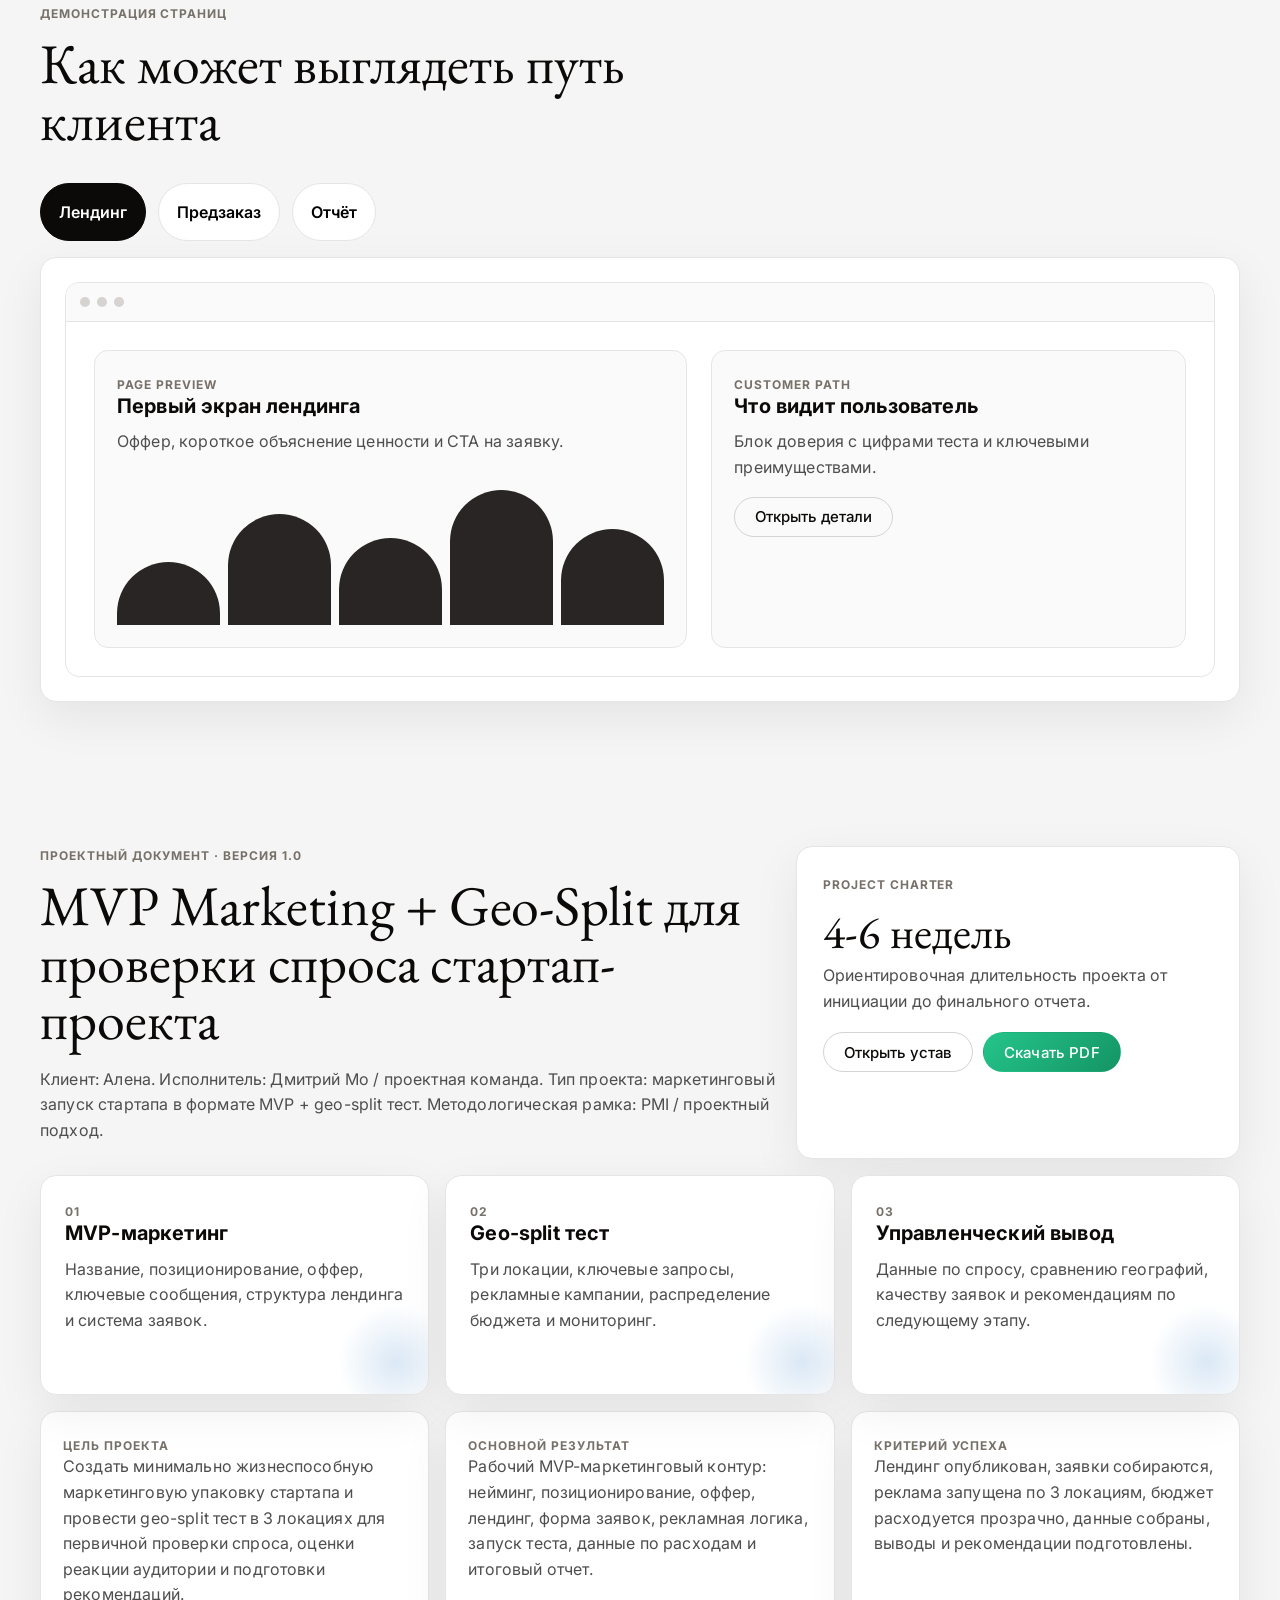
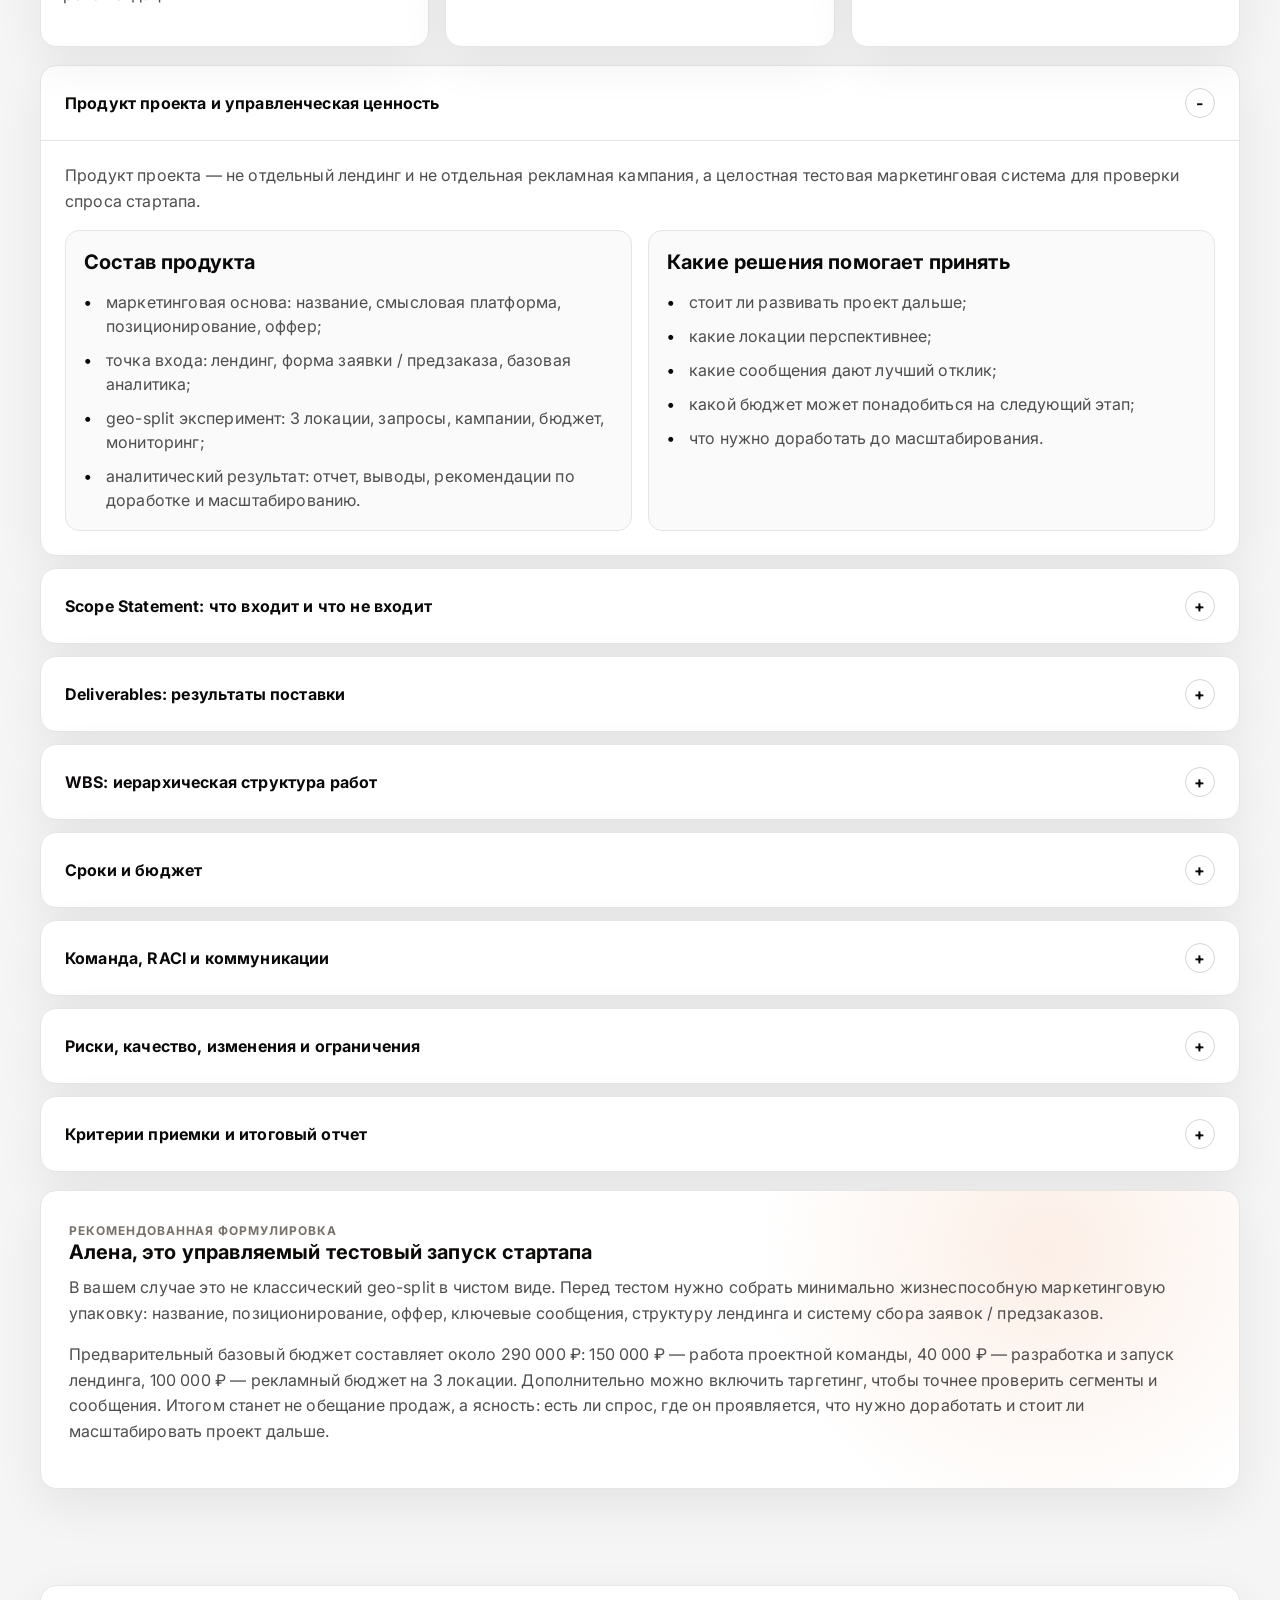
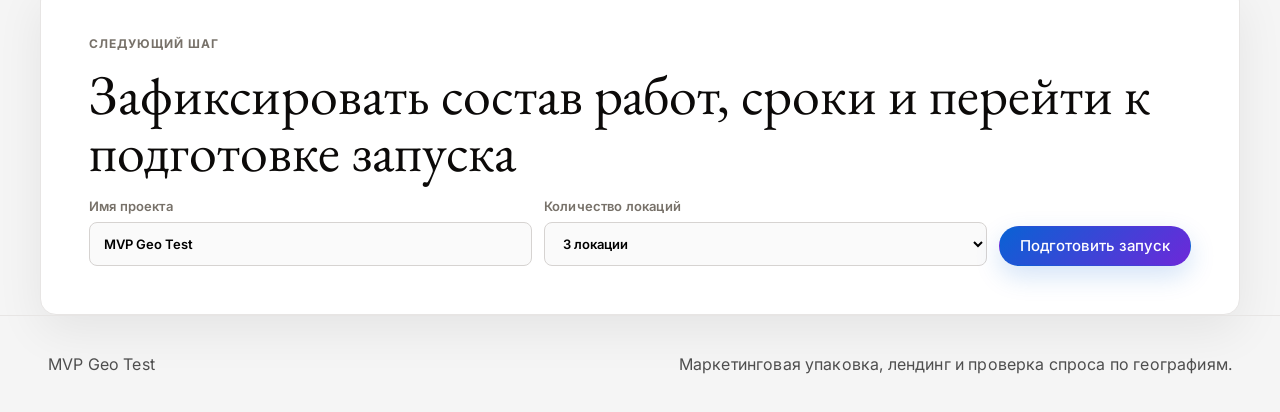
==== commit ff4bb0db: "Add media plan frequency legend" ====
--- a/index.html
+++ b/index.html
@@ -241,6 +241,11 @@
                 Перед запуском он будет адаптирован под задачу клиента, фактические локации,
                 семантику, конкуренцию и выбранные рекламные сообщения.
               </p>
+              <div class="frequency-legend" aria-label="Расшифровка частотности запросов">
+                <span><strong>ВЧ</strong> — высокочастотные запросы</span>
+                <span><strong>СЧ</strong> — среднечастотные запросы</span>
+                <span><strong>НЧ</strong> — низкочастотные запросы</span>
+              </div>
             </div>
             <div class="media-total">
               <span>Итого с НДС</span>
--- a/styles.css
+++ b/styles.css
@@ -839,6 +839,26 @@
   line-height: 1;
 }
 
+.frequency-legend {
+  display: flex;
+  flex-wrap: wrap;
+  gap: 8px;
+  margin-top: 16px;
+}
+
+.frequency-legend span {
+  padding: 8px 10px;
+  background: var(--canvas-soft);
+  border: 1px solid var(--hairline);
+  border-radius: 999px;
+  color: var(--body);
+  font-size: 13px;
+}
+
+.frequency-legend strong {
+  color: var(--ink);
+}
+
 .media-plan-table table {
   min-width: 1100px;
 }
